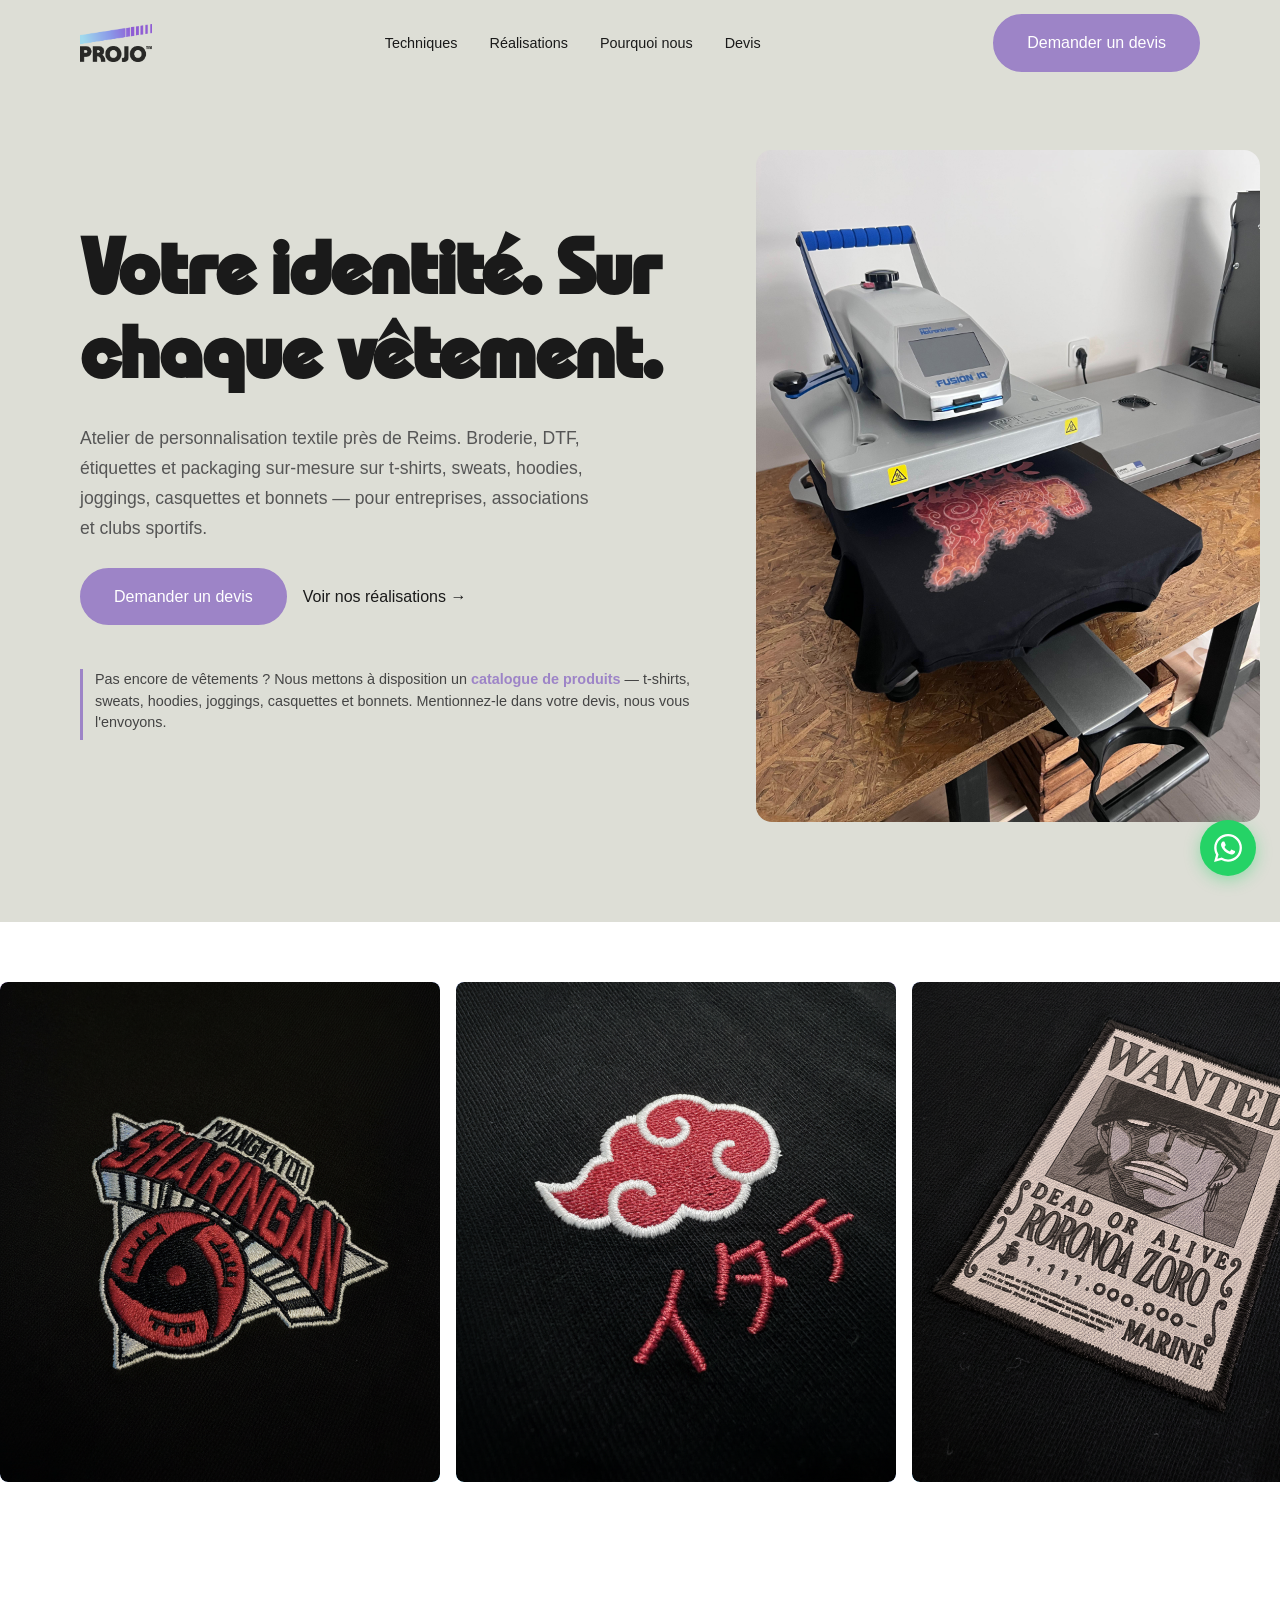
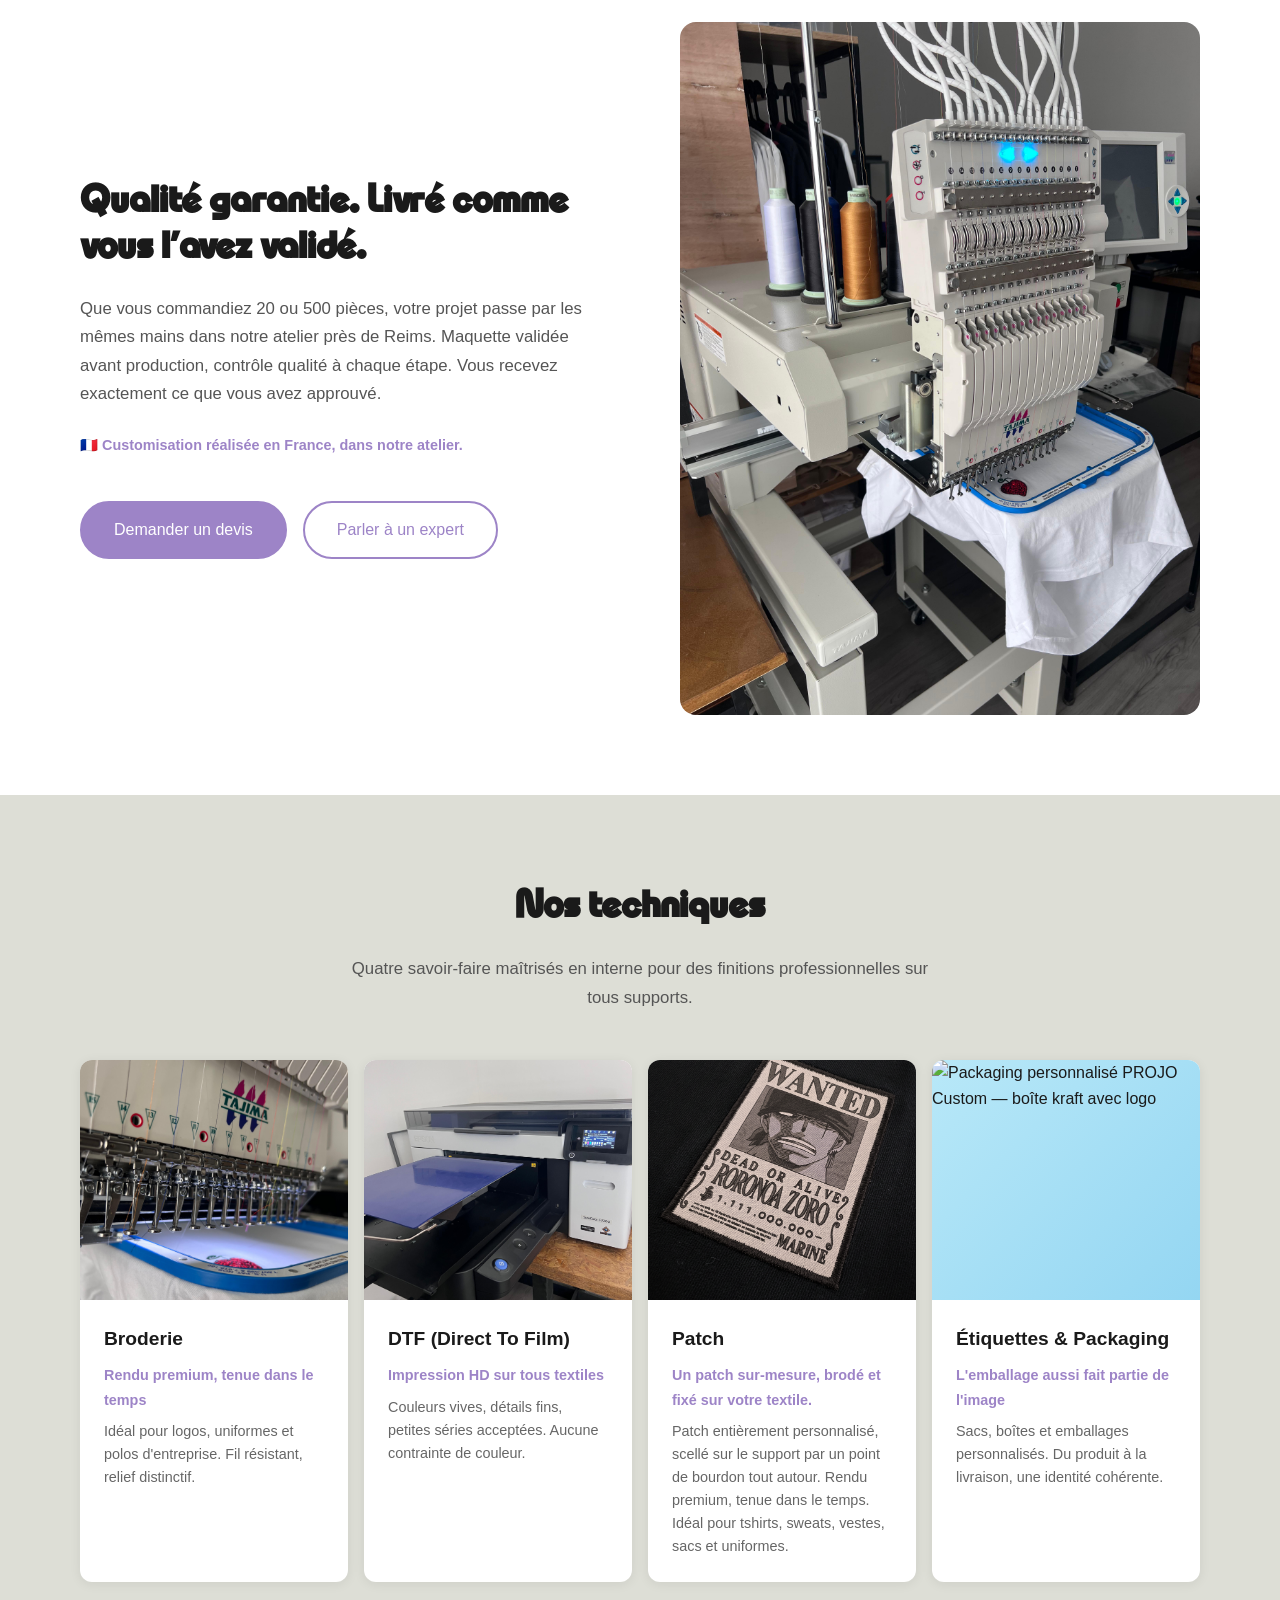
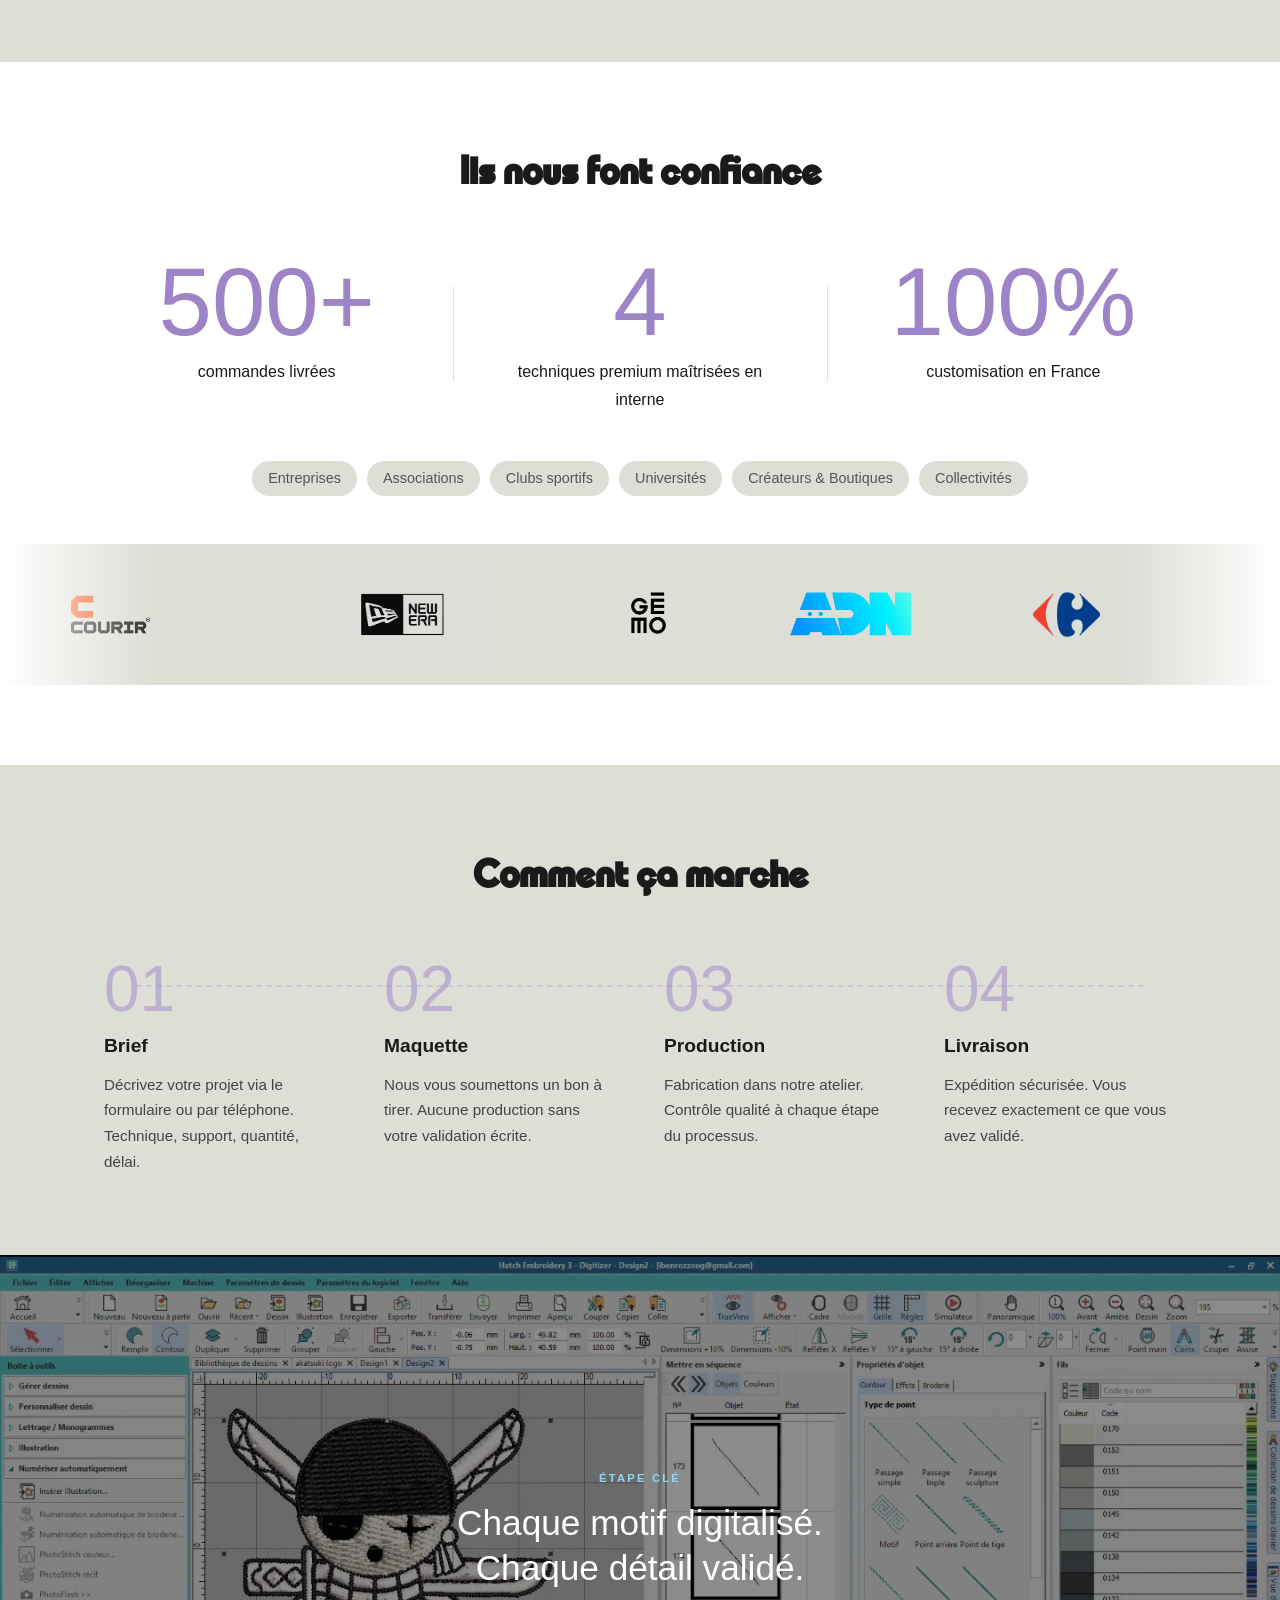
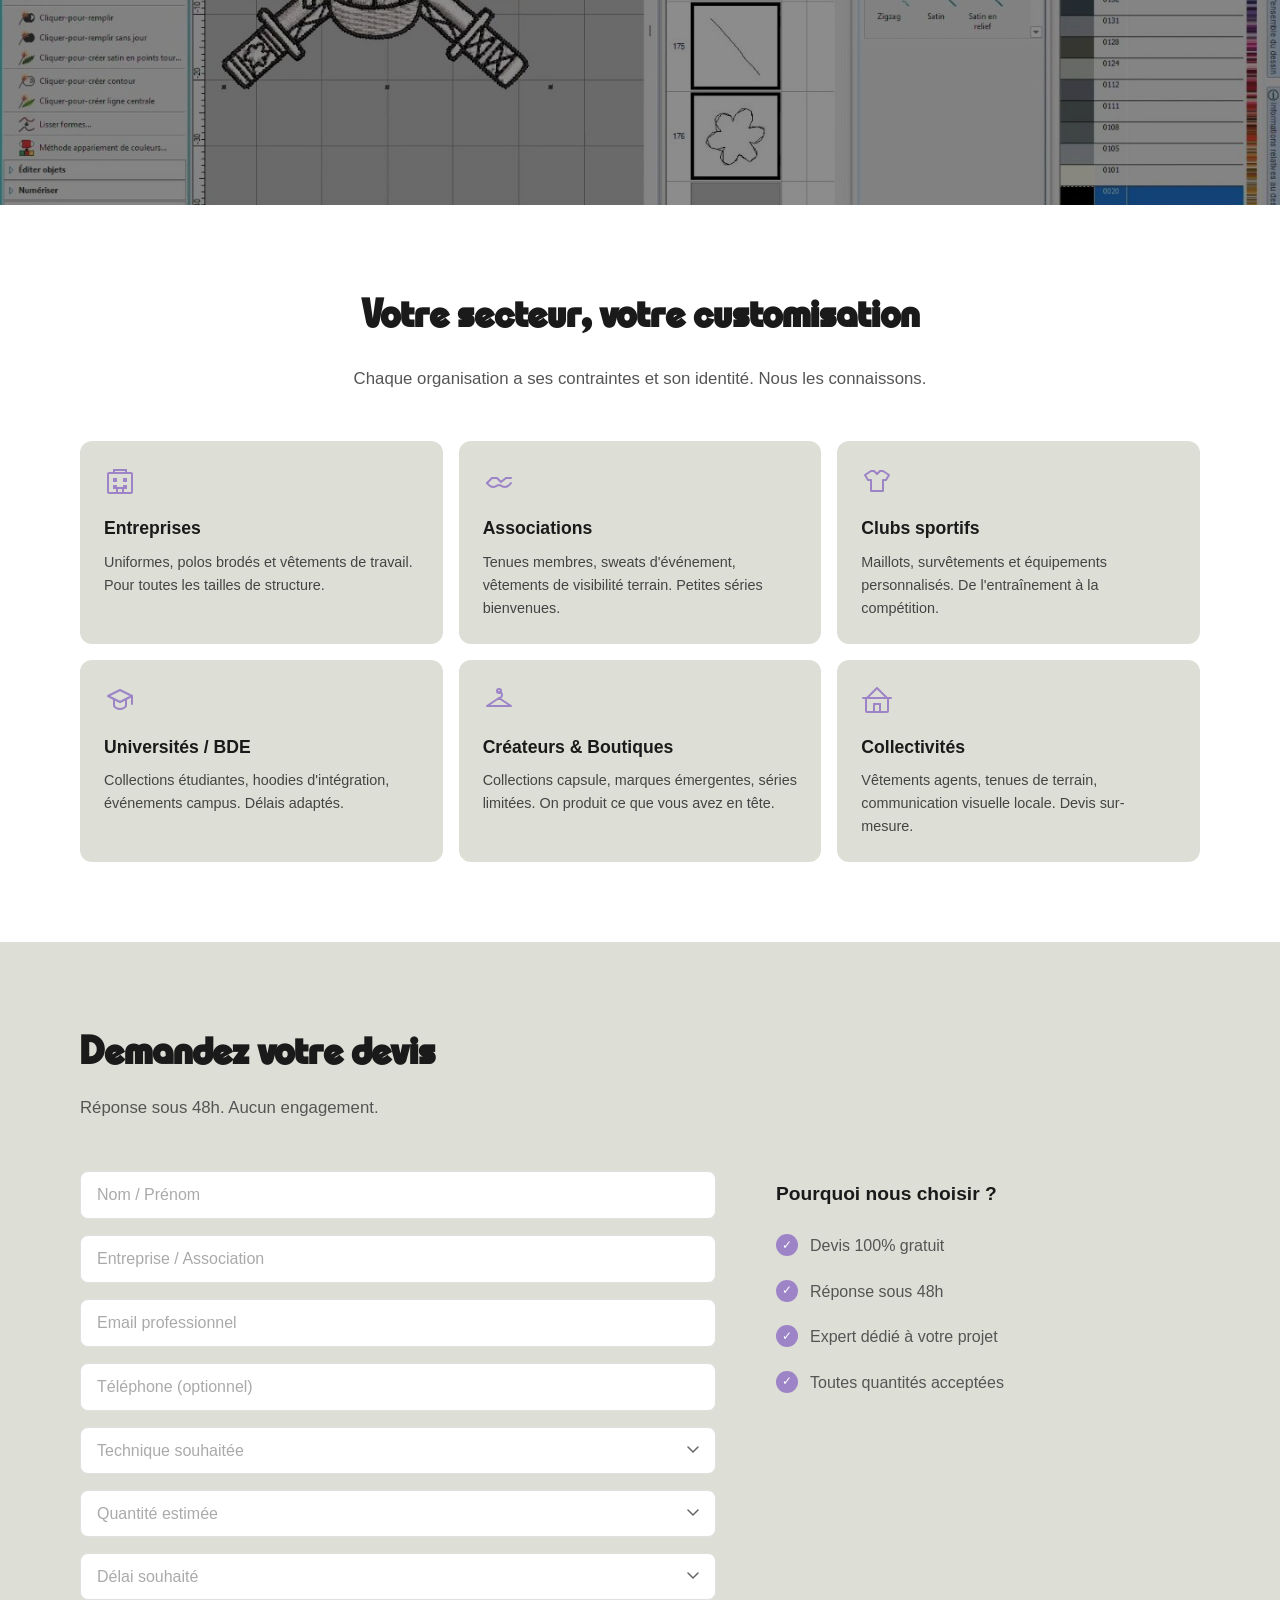
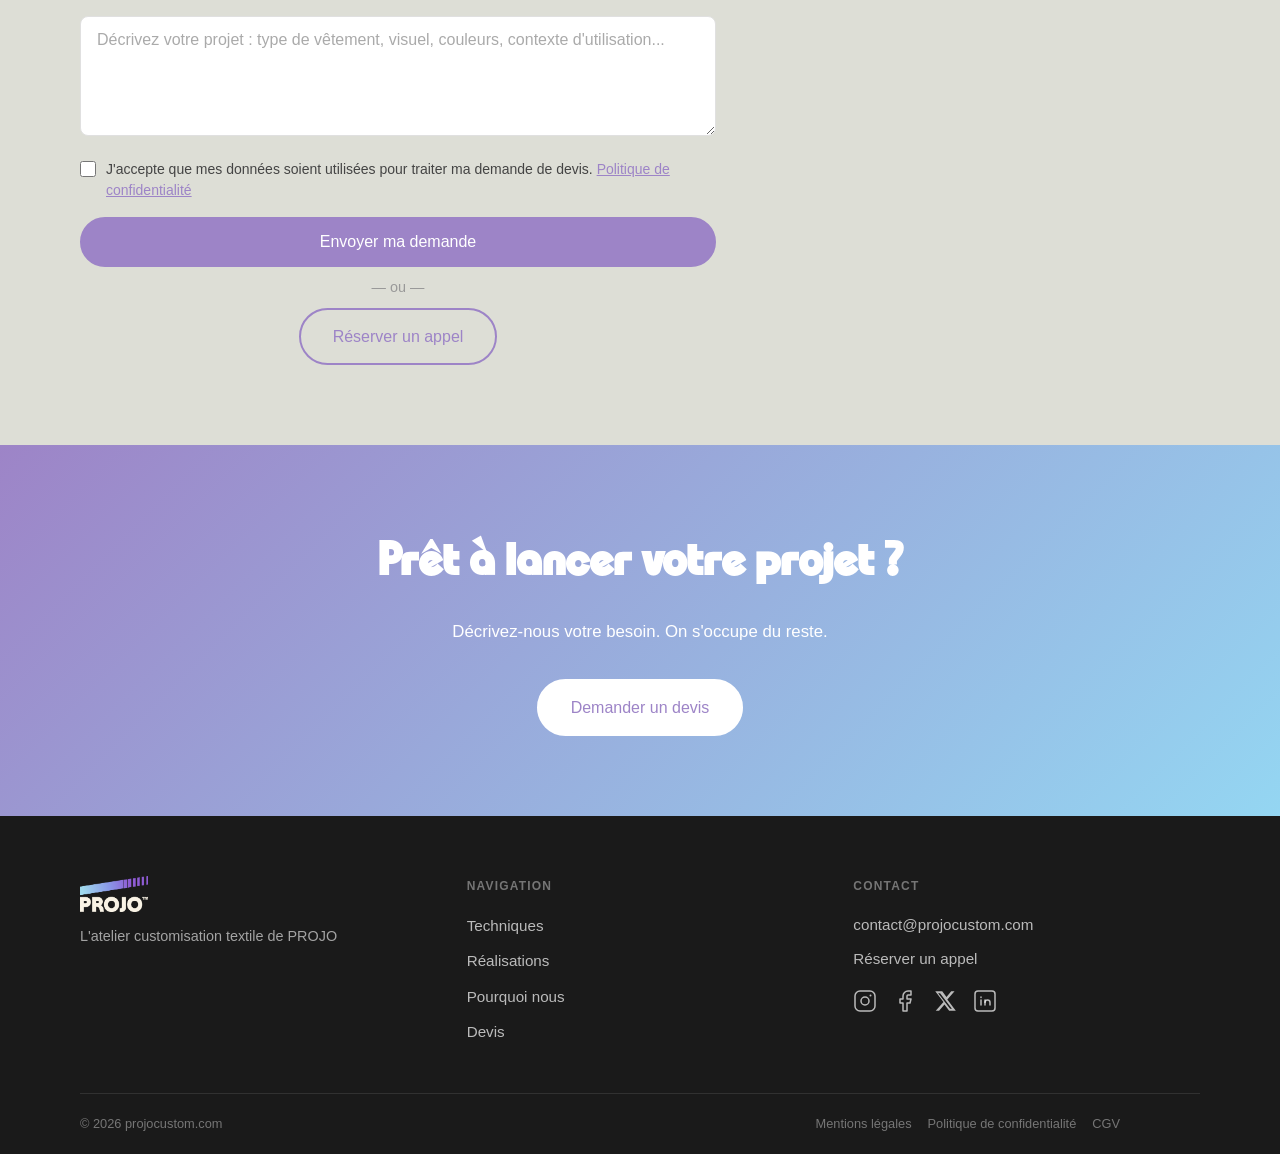
==== index.html @ 1e2ed8c3 "content: mise à jour description technique Patch https://claude.ai/code/session_018VVBeXkFdc9mwVwTfk" ====
<!DOCTYPE html>
<html lang="fr">
<head>
  <meta charset="UTF-8">
  <meta name="viewport" content="width=device-width, initial-scale=1.0">
  <title>PROJO Custom — Atelier broderie &amp; DTF à Reims | Personnalisation textile sur-mesure</title>
  <meta name="description" content="Broderie, DTF, étiquettes et packaging personnalisés pour entreprises, associations et clubs sportifs. Atelier près de Reims. Devis gratuit sous 48h.">
  <link rel="icon" type="image/svg+xml" href="assets/icons/favicon.svg">
  <link rel="apple-touch-icon" href="assets/icons/favicon.svg">
  <link rel="stylesheet" href="style.css">
</head>
<body>

  <!-- ══════════════════════════════
       SECTION 1 — NAV
  ══════════════════════════════ -->
  <nav class="nav" id="nav">
    <div class="container">
      <div class="nav__inner">
        <a href="#accueil" aria-label="Accueil PROJO Custom">
          <img src="assets/logo/Logo_Projo_fond_blanc.png" alt="PROJO Custom" class="nav__logo" loading="lazy">
        </a>
        <ul class="nav__links">
          <li><a href="#techniques">Techniques</a></li>
          <li><a href="#galerie">Réalisations</a></li>
          <li><a href="#pourquoi">Pourquoi nous</a></li>
          <li><a href="#formulaire">Devis</a></li>
        </ul>
        <a href="#formulaire" class="btn-primary nav__cta">Demander un devis</a>
        <button class="nav__hamburger" id="hamburger" aria-label="Ouvrir le menu" aria-expanded="false">
          <svg xmlns="http://www.w3.org/2000/svg" width="24" height="24" viewBox="0 0 24 24" fill="none" stroke="currentColor" stroke-width="2" stroke-linecap="round" stroke-linejoin="round" aria-hidden="true">
            <line x1="3" y1="6" x2="21" y2="6"/>
            <line x1="3" y1="12" x2="21" y2="12"/>
            <line x1="3" y1="18" x2="21" y2="18"/>
          </svg>
        </button>
      </div>
    </div>

    <!-- Menu mobile plein écran -->
    <div class="nav__mobile-overlay" id="mobile-overlay" aria-hidden="true" role="dialog" aria-label="Menu de navigation">
      <button class="nav__mobile-close" id="mobile-close" aria-label="Fermer le menu">&times;</button>
      <ul class="nav__mobile-links">
        <li><a href="#techniques">Techniques</a></li>
        <li><a href="#galerie">Réalisations</a></li>
        <li><a href="#pourquoi">Pourquoi nous</a></li>
        <li><a href="#formulaire">Devis</a></li>
      </ul>
      <a href="#formulaire" class="btn-outline">Demander un devis</a>
    </div>
  </nav>

  <!-- ══════════════════════════════
       SECTION 2 — HERO
  ══════════════════════════════ -->
  <header class="hero" id="accueil">
    <div class="container">
      <div class="hero__inner">
        <div class="hero__content">
          <h1 class="hero__title">Votre identité. Sur chaque vêtement.</h1>
          <p class="hero__subtitle">Atelier de personnalisation textile près de Reims. Broderie, DTF, étiquettes et packaging sur-mesure sur t-shirts, sweats, hoodies, joggings, casquettes et bonnets — pour entreprises, associations et clubs sportifs.</p>
          <div class="hero__ctas">
            <a href="#formulaire" class="btn-primary">Demander un devis</a>
            <a href="#galerie" class="hero__link">Voir nos réalisations →</a>
          </div>
          <div class="hero__catalogue">
            <p>Pas encore de vêtements ? Nous mettons à disposition un <span style="color: #9D84C7; font-weight: 600;">catalogue de produits</span> — t-shirts, sweats, hoodies, joggings, casquettes et bonnets. Mentionnez-le dans votre devis, nous vous l'envoyons.</p>
          </div>
        </div>
        <div class="hero__visual">
          <img src="assets/images/presse-1.jpg" alt="Atelier PROJO Custom — presse thermique DTF sur t-shirt" loading="eager">
        </div>
      </div>
    </div>
  </header>

  <!-- ══════════════════════════════
       SECTION 3 — IMAGE SCROLL
  ══════════════════════════════ -->
  <section class="image-scroll" id="galerie" aria-label="Galerie de réalisations">
    <div class="image-scroll__track">
      <div class="image-scroll__item image-scroll__item--1"><img src="assets/images/real-sharingan.png" alt="T-shirt noir Sharingan personnalisé" loading="lazy" style="width:100%;height:100%;object-fit:cover;border-radius:8px;"></div>
      <div class="image-scroll__item image-scroll__item--2"><img src="assets/images/real-akatsuki.png" alt="T-shirt noir Akatsuki personnalisé" loading="lazy" style="width:100%;height:100%;object-fit:cover;border-radius:8px;"></div>
      <div class="image-scroll__item image-scroll__item--3"><img src="assets/images/real-zoro.png" alt="T-shirt noir Zoro One Piece personnalisé" loading="lazy" style="width:100%;height:100%;object-fit:cover;border-radius:8px;"></div>
      <div class="image-scroll__item image-scroll__item--4"><img src="assets/images/real-sasuke.png" alt="T-shirt noir Sasuke personnalisé" loading="lazy" style="width:100%;height:100%;object-fit:cover;border-radius:8px;"></div>
      <div class="image-scroll__item image-scroll__item--5"><img src="assets/images/real-luffy.png" alt="T-shirt blanc Luffy One Piece personnalisé" loading="lazy" style="width:100%;height:100%;object-fit:cover;border-radius:8px;"></div>
      <div class="image-scroll__item image-scroll__item--6">
        <img src="assets/images/real-konoha.png"
             alt="Broderie Konoha Naruto sur t-shirt noir"
             loading="lazy">
      </div>
      <!-- Duplicates pour boucle CSS seamless -->
      <div class="image-scroll__item image-scroll__item--1" aria-hidden="true"><img src="assets/images/real-sharingan.png" alt="" loading="lazy" style="width:100%;height:100%;object-fit:cover;border-radius:8px;"></div>
      <div class="image-scroll__item image-scroll__item--2" aria-hidden="true"><img src="assets/images/real-akatsuki.png" alt="" loading="lazy" style="width:100%;height:100%;object-fit:cover;border-radius:8px;"></div>
      <div class="image-scroll__item image-scroll__item--3" aria-hidden="true"><img src="assets/images/real-zoro.png" alt="" loading="lazy" style="width:100%;height:100%;object-fit:cover;border-radius:8px;"></div>
      <div class="image-scroll__item image-scroll__item--4" aria-hidden="true"><img src="assets/images/real-sasuke.png" alt="" loading="lazy" style="width:100%;height:100%;object-fit:cover;border-radius:8px;"></div>
      <div class="image-scroll__item image-scroll__item--5" aria-hidden="true"><img src="assets/images/real-luffy.png" alt="" loading="lazy" style="width:100%;height:100%;object-fit:cover;border-radius:8px;"></div>
      <div class="image-scroll__item image-scroll__item--6" aria-hidden="true">
        <img src="assets/images/real-konoha.png" alt="" loading="lazy">
      </div>
    </div>
  </section>

  <!-- ══════════════════════════════
       SECTION 4 — PROMESSE (fifty-fifty)
  ══════════════════════════════ -->
  <section class="fifty-fifty" id="promesse">
    <div class="container">
      <div class="fifty-fifty__inner">
        <div class="fifty-fifty__content">
          <h2 class="fifty-fifty__title">Qualité garantie. Livré comme vous l'avez validé.</h2>
          <p class="fifty-fifty__body">Que vous commandiez 20 ou 500 pièces, votre projet passe par les mêmes mains dans notre atelier près de Reims. Maquette validée avant production, contrôle qualité à chaque étape. Vous recevez exactement ce que vous avez approuvé.</p>
          <p class="promesse__france">🇫🇷 Customisation réalisée en France, dans notre atelier.</p>
          <div class="fifty-fifty__ctas">
            <a href="#formulaire" class="btn-primary">Demander un devis</a>
            <a href="https://calendly.com/contact-projostore/30min" class="btn-secondary" target="_blank" rel="noopener noreferrer">Parler à un expert</a>
          </div>
        </div>
        <div class="fifty-fifty__visual">
          <img src="assets/images/brodeuse-1.jpg" alt="Broderie en cours dans l'atelier PROJO Custom" loading="lazy" style="width:100%;min-height:320px;object-fit:cover;">
        </div>
      </div>
    </div>
  </section>

  <!-- ══════════════════════════════
       SECTION 5 — NOS TECHNIQUES
  ══════════════════════════════ -->
  <section class="techniques" id="techniques">
    <div class="container">
      <div class="section__header">
        <h2 class="section__title">Nos techniques</h2>
        <p class="section__subtitle">Quatre savoir-faire maîtrisés en interne pour des finitions professionnelles sur tous supports.</p>
      </div>
      <div class="card-grid">

        <article class="card">
          <div class="card__image">
            <img src="assets/images/brodeuse-2.jpg" alt="Machine à broder en atelier PROJO Custom" loading="lazy">
          </div>
          <div class="card__body">
            <h3 class="card__title">Broderie</h3>
            <p class="card__accroche">Rendu premium, tenue dans le temps</p>
            <p class="card__description">Idéal pour logos, uniformes et polos d'entreprise. Fil résistant, relief distinctif.</p>
          </div>
        </article>

        <article class="card">
          <div class="card__image">
            <img src="assets/images/dtf-1.jpg" alt="Impression DTF sur textile" loading="lazy">
          </div>
          <div class="card__body">
            <h3 class="card__title">DTF (Direct To Film)</h3>
            <p class="card__accroche">Impression HD sur tous textiles</p>
            <p class="card__description">Couleurs vives, détails fins, petites séries acceptées. Aucune contrainte de couleur.</p>
          </div>
        </article>

        <article class="card">
          <div class="card__image">
            <img src="assets/images/real-zoro.png" alt="Patch personnalisé Zoro brodé sur t-shirt" loading="lazy">
          </div>
          <div class="card__body">
            <h3 class="card__title">Patch</h3>
            <p class="card__accroche">Un patch sur-mesure, brodé et fixé sur votre textile.</p>
            <p class="card__description">Patch entièrement personnalisé, scellé sur le support par un point de bourdon tout autour. Rendu premium, tenue dans le temps. Idéal pour tshirts, sweats, vestes, sacs et uniformes.</p>
          </div>
        </article>

        <article class="card">
          <div class="card__image card__image--packaging"><img src="assets/images/box-projo.png" alt="Packaging personnalisé PROJO Custom — boîte kraft avec logo" loading="lazy"></div>
          <div class="card__body">
            <h3 class="card__title">Étiquettes &amp; Packaging</h3>
            <p class="card__accroche">L'emballage aussi fait partie de l'image</p>
            <p class="card__description">Sacs, boîtes et emballages personnalisés. Du produit à la livraison, une identité cohérente.</p>
          </div>
        </article>

      </div>
    </div>
  </section>

  <!-- ══════════════════════════════
       SECTION 6 — CHIFFRES CLÉS
  ══════════════════════════════ -->
  <section class="stats" id="pourquoi">
    <div class="container">
      <h2 class="stats__title">Ils nous font confiance</h2>
      <div class="stats__grid">
        <div class="stat">
          <span class="stat__number">500+</span>
          <p class="stat__label">commandes livrées</p>
        </div>
        <div class="stat">
          <span class="stat__number">4</span>
          <p class="stat__label">techniques premium maîtrisées en interne</p>
        </div>
        <div class="stat">
          <span class="stat__number">100%</span>
          <p class="stat__label">customisation en France</p>
        </div>
      </div>
      <div class="stats__tags" aria-label="Types d'organisations">
        <span class="stats__tag">Entreprises</span>
        <span class="stats__tag">Associations</span>
        <span class="stats__tag">Clubs sportifs</span>
        <span class="stats__tag">Universités</span>
        <span class="stats__tag">Créateurs &amp; Boutiques</span>
        <span class="stats__tag">Collectivités</span>
      </div>
    </div>
    <!-- Bandeau logos clients — pleine largeur (dupliqué par JS) -->
    <div class="logos-track-wrapper" aria-label="Nos clients">
      <div class="logos-track">
        <div class="logos-item"><img src="assets/logo/Logo_Courir.png" alt="Courir"></div>
        <div class="logos-item"><img src="assets/logo/Logo_NewEra.png" alt="New Era"></div>
        <div class="logos-item"><img src="assets/logo/Logo-Gemo.png" alt="Gémo"></div>
        <div class="logos-item"><img src="assets/logo/Logo_ADN.png" alt="ADN"></div>
        <div class="logos-item"><img src="assets/logo/Logo_Carrefour.png" alt="Carrefour"></div>
      </div>
    </div>
  </section>

  <!-- ══════════════════════════════
       SECTION 7 — PROCESS
  ══════════════════════════════ -->
  <section class="process" id="process">
    <div class="container">
      <div class="section__header">
        <h2 class="section__title">Comment ça marche</h2>
      </div>
      <div class="process__steps">
        <div class="step">
          <span class="step__number" aria-hidden="true">01</span>
          <h3 class="step__title">Brief</h3>
          <p class="step__description">Décrivez votre projet via le formulaire ou par téléphone. Technique, support, quantité, délai.</p>
        </div>
        <div class="step">
          <span class="step__number" aria-hidden="true">02</span>
          <h3 class="step__title">Maquette</h3>
          <p class="step__description">Nous vous soumettons un bon à tirer. Aucune production sans votre validation écrite.</p>
        </div>
        <div class="step">
          <span class="step__number" aria-hidden="true">03</span>
          <h3 class="step__title">Production</h3>
          <p class="step__description">Fabrication dans notre atelier. Contrôle qualité à chaque étape du processus.</p>
        </div>
        <div class="step">
          <span class="step__number" aria-hidden="true">04</span>
          <h3 class="step__title">Livraison</h3>
          <p class="step__description">Expédition sécurisée. Vous recevez exactement ce que vous avez validé.</p>
        </div>
      </div>
    </div>
  </section>

  <section class="digitalisation-band">
    <div class="digitalisation-band__image">
      <img
        src="assets/images/Digitalisation.jpeg"
        alt="Numérisation du motif sur logiciel de broderie avant production"
        loading="lazy"
      >
    </div>
    <div class="digitalisation-band__overlay">
      <p class="digitalisation-band__label">Étape clé</p>
      <p class="digitalisation-band__text">Chaque motif digitalisé.<br>Chaque détail validé.</p>
    </div>
  </section>

  <!-- ══════════════════════════════
       SECTION 8 — SECTEURS
  ══════════════════════════════ -->
  <section class="secteurs" id="secteurs">
    <div class="container">
      <div class="section__header">
        <h2 class="section__title">Votre secteur, votre customisation</h2>
        <p class="section__subtitle">Chaque organisation a ses contraintes et son identité. Nous les connaissons.</p>
      </div>
      <div class="secteur-grid">

        <div class="secteur-card">
          <span class="secteur-card__icon" aria-hidden="true"><svg width="32" height="32" viewBox="0 0 32 32" fill="none" xmlns="http://www.w3.org/2000/svg">
  <rect x="4" y="8" width="24" height="20" rx="1" stroke="#9D84C7" stroke-width="2"/>
  <rect x="9" y="13" width="4" height="4" fill="#9D84C7"/>
  <rect x="19" y="13" width="4" height="4" fill="#9D84C7"/>
  <rect x="9" y="20" width="4" height="4" fill="#9D84C7"/>
  <rect x="19" y="20" width="4" height="4" fill="#9D84C7"/>
  <path d="M13 28V23H19V28" stroke="#9D84C7" stroke-width="2"/>
  <path d="M10 8V5H22V8" stroke="#9D84C7" stroke-width="2"/>
</svg></span>
          <h3 class="secteur-card__title">Entreprises</h3>
          <p class="secteur-card__description">Uniformes, polos brodés et vêtements de travail. Pour toutes les tailles de structure.</p>
        </div>

        <div class="secteur-card">
          <span class="secteur-card__icon" aria-hidden="true"><svg width="32" height="32" viewBox="0 0 32 32" fill="none" xmlns="http://www.w3.org/2000/svg">
  <path d="M4 18L9 13H14L18 17L23 13H28" stroke="#9D84C7" stroke-width="2" stroke-linecap="round" stroke-linejoin="round"/>
  <path d="M4 18C4 18 7 22 10 22C13 22 14 20 16 20C18 20 19 22 22 22C25 22 28 18 28 18" stroke="#9D84C7" stroke-width="2" stroke-linecap="round"/>
</svg></span>
          <h3 class="secteur-card__title">Associations</h3>
          <p class="secteur-card__description">Tenues membres, sweats d'événement, vêtements de visibilité terrain. Petites séries bienvenues.</p>
        </div>

        <div class="secteur-card">
          <span class="secteur-card__icon" aria-hidden="true"><svg width="32" height="32" viewBox="0 0 32 32" fill="none" xmlns="http://www.w3.org/2000/svg">
  <path d="M4 10L10 6H13L16 9L19 6H22L28 10L25 15H22V26H10V15H7L4 10Z" stroke="#9D84C7" stroke-width="2" stroke-linejoin="round"/>
</svg></span>
          <h3 class="secteur-card__title">Clubs sportifs</h3>
          <p class="secteur-card__description">Maillots, survêtements et équipements personnalisés. De l'entraînement à la compétition.</p>
        </div>

        <div class="secteur-card">
          <span class="secteur-card__icon" aria-hidden="true"><svg width="32" height="32" viewBox="0 0 32 32" fill="none" xmlns="http://www.w3.org/2000/svg">
  <path d="M16 6L28 12L16 18L4 12L16 6Z" stroke="#9D84C7" stroke-width="2" stroke-linejoin="round"/>
  <path d="M10 15V22C10 22 12 25 16 25C20 25 22 22 22 22V15" stroke="#9D84C7" stroke-width="2" stroke-linecap="round"/>
  <line x1="28" y1="12" x2="28" y2="20" stroke="#9D84C7" stroke-width="2" stroke-linecap="round"/>
</svg></span>
          <h3 class="secteur-card__title">Universités / BDE</h3>
          <p class="secteur-card__description">Collections étudiantes, hoodies d'intégration, événements campus. Délais adaptés.</p>
        </div>

        <div class="secteur-card">
          <span class="secteur-card__icon" aria-hidden="true"><svg width="32" height="32" viewBox="0 0 32 32" fill="none" xmlns="http://www.w3.org/2000/svg">
  <path d="M16 8C16 8 19 8 19 11C19 13 17 14 16 14L4 22H28L16 14" stroke="#9D84C7" stroke-width="2" stroke-linecap="round" stroke-linejoin="round"/>
  <circle cx="16" cy="7" r="2" stroke="#9D84C7" stroke-width="2"/>
</svg></span>
          <h3 class="secteur-card__title">Créateurs &amp; Boutiques</h3>
          <p class="secteur-card__description">Collections capsule, marques émergentes, séries limitées. On produit ce que vous avez en tête.</p>
        </div>

        <div class="secteur-card">
          <span class="secteur-card__icon" aria-hidden="true"><svg width="32" height="32" viewBox="0 0 32 32" fill="none" xmlns="http://www.w3.org/2000/svg">
  <rect x="5" y="14" width="22" height="14" rx="1" stroke="#9D84C7" stroke-width="2"/>
  <path d="M2 14H30" stroke="#9D84C7" stroke-width="2" stroke-linecap="round"/>
  <path d="M16 4L26 14H6L16 4Z" stroke="#9D84C7" stroke-width="2" stroke-linejoin="round"/>
  <rect x="13" y="20" width="6" height="8" stroke="#9D84C7" stroke-width="2"/>
</svg></span>
          <h3 class="secteur-card__title">Collectivités</h3>
          <p class="secteur-card__description">Vêtements agents, tenues de terrain, communication visuelle locale. Devis sur-mesure.</p>
        </div>

      </div>
    </div>
  </section>

  <!-- ══════════════════════════════
       SECTION 9 — FORMULAIRE
  ══════════════════════════════ -->
  <section class="formulaire-section" id="formulaire">
    <div class="container">
      <div class="formulaire-section__header">
        <h2 class="formulaire-section__title">Demandez votre devis</h2>
        <p class="formulaire-section__subtitle">Réponse sous 48h. Aucun engagement.</p>
      </div>

      <div class="formulaire-section__inner">

        <!-- Formulaire -->
        <div class="formulaire-section__form">
          <form name="devis" method="POST" action="https://api.web3forms.com/submit" class="devis-form" id="devis-form" novalidate>
            <input type="hidden" name="form-name" value="devis">
            <input type="hidden" name="access_key" value="f844945e-36aa-44e5-ae15-af3641987501">
            <input type="hidden" name="subject" value="Nouveau devis — projocustom.com">
            <input type="hidden" name="redirect" value="https://alepage-ad.github.io/projocustom/merci.html">
            <input type="checkbox" name="botcheck" style="display: none;">

            <div class="form-field" id="field-nom">
              <input type="text" name="nom" placeholder="Nom / Prénom" required>
              <span class="field__error-msg">Veuillez renseigner votre nom.</span>
            </div>

            <div class="form-field" id="field-organisation">
              <input type="text" name="organisation" placeholder="Entreprise / Association" required>
              <span class="field__error-msg">Veuillez renseigner votre organisation.</span>
            </div>

            <div class="form-field" id="field-email">
              <input type="email" name="email" placeholder="Email professionnel" required>
              <span class="field__error-msg">Veuillez renseigner un email valide.</span>
            </div>

            <div class="form-field" id="field-telephone">
              <input type="tel" name="telephone" placeholder="Téléphone (optionnel)">
            </div>

            <div class="form-field" id="field-technique">
              <select name="technique" required>
                <option value="">Technique souhaitée</option>
                <option>Broderie</option>
                <option>DTF</option>
                <option>Étiquettes</option>
                <option>Packaging</option>
                <option>Plusieurs techniques</option>
                <option>Je ne sais pas encore</option>
              </select>
              <span class="field__error-msg">Veuillez choisir une technique.</span>
            </div>

            <div class="form-field" id="field-quantite">
              <select name="quantite" required>
                <option value="">Quantité estimée</option>
                <option>Moins de 50 pièces</option>
                <option>50 à 200 pièces</option>
                <option>200 à 500 pièces</option>
                <option>Plus de 500 pièces</option>
              </select>
              <span class="field__error-msg">Veuillez estimer la quantité.</span>
            </div>

            <div class="form-field" id="field-delai">
              <select name="delai">
                <option value="">Délai souhaité</option>
                <option>Urgent — moins de 2 semaines</option>
                <option>Standard</option>
                <option>Pas de contrainte</option>
              </select>
            </div>

            <div class="form-field" id="field-description">
              <textarea name="description" placeholder="Décrivez votre projet : type de vêtement, visuel, couleurs, contexte d'utilisation..." required></textarea>
              <span class="field__error-msg">Veuillez décrire votre projet.</span>
            </div>

            <div class="form-field" id="field-rgpd">
              <div class="form-rgpd">
                <label class="form-rgpd__label">
                  <input type="checkbox" name="rgpd" required>
                  <span>J'accepte que mes données soient utilisées pour traiter ma demande de devis. <a href="politique-confidentialite.html" target="_blank" rel="noopener noreferrer">Politique de confidentialité</a></span>
                </label>
              </div>
              <span class="field__error-msg">Veuillez accepter la politique de confidentialité.</span>
            </div>

            <button type="submit" class="btn-primary">Envoyer ma demande</button>
          </form>

          <p class="form-separator">— ou —</p>
          <div class="form-calendly">
            <a href="https://calendly.com/contact-projostore/30min" class="btn-secondary" target="_blank" rel="noopener noreferrer">Réserver un appel</a>
          </div>
        </div>

        <!-- Réassurance -->
        <div class="formulaire-section__reassurance">
          <div class="reassurance">
            <h3 class="reassurance__title">Pourquoi nous choisir ?</h3>
            <div class="reassurance__item">
              <span class="reassurance__icon" aria-hidden="true">✓</span>
              <span>Devis 100% gratuit</span>
            </div>
            <div class="reassurance__item">
              <span class="reassurance__icon" aria-hidden="true">✓</span>
              <span>Réponse sous 48h</span>
            </div>
            <div class="reassurance__item">
              <span class="reassurance__icon" aria-hidden="true">✓</span>
              <span>Expert dédié à votre projet</span>
            </div>
            <div class="reassurance__item">
              <span class="reassurance__icon" aria-hidden="true">✓</span>
              <span>Toutes quantités acceptées</span>
            </div>
          </div>
        </div>

      </div>
    </div>
  </section>

  <!-- ══════════════════════════════
       SECTION 10 — FOOTER
  ══════════════════════════════ -->
  <footer class="footer" id="footer">

    <!-- CTA final -->
    <div class="footer-cta">
      <div class="container">
        <h2 class="footer-cta__title">Prêt à lancer votre projet ?</h2>
        <p class="footer-cta__subtitle">Décrivez-nous votre besoin. On s'occupe du reste.</p>
        <a href="#formulaire" class="btn-outline">Demander un devis</a>
      </div>
    </div>

    <!-- Footer bas -->
    <div class="footer-bottom">
      <div class="container">
        <div class="footer-bottom__grid">

          <div class="footer-col">
            <img src="assets/logo/Logo_Projo_fond_noir.png" alt="PROJO Custom" class="footer-col__logo" loading="lazy">
            <p class="footer-col__baseline">L'atelier customisation textile de PROJO</p>
          </div>

          <div class="footer-col">
            <p class="footer-col__heading">Navigation</p>
            <ul class="footer-col__links">
              <li><a href="#techniques">Techniques</a></li>
              <li><a href="#galerie">Réalisations</a></li>
              <li><a href="#pourquoi">Pourquoi nous</a></li>
              <li><a href="#formulaire">Devis</a></li>
            </ul>
          </div>

          <div class="footer-col">
            <p class="footer-col__heading">Contact</p>
            <div class="footer-col__contact">
              <a href="mailto:contact@projocustom.com">contact@projocustom.com</a>
              <a href="https://calendly.com/contact-projostore/30min" target="_blank" rel="noopener noreferrer">Réserver un appel</a>
              <div class="footer-social">
                <a href="#" aria-label="Instagram PROJO Custom">
                  <svg xmlns="http://www.w3.org/2000/svg" width="24" height="24" viewBox="0 0 24 24" fill="none" stroke="currentColor" stroke-width="1.5" stroke-linecap="round" stroke-linejoin="round" aria-hidden="true">
                    <rect x="2" y="2" width="20" height="20" rx="5" ry="5"/>
                    <circle cx="12" cy="12" r="4"/>
                    <circle cx="17.5" cy="6.5" r="1" fill="currentColor" stroke="none"/>
                  </svg>
                </a>
                <a href="#" aria-label="Facebook PROJO Custom">
                  <svg xmlns="http://www.w3.org/2000/svg" width="24" height="24" viewBox="0 0 24 24" fill="none" stroke="currentColor" stroke-width="1.5" stroke-linecap="round" stroke-linejoin="round" aria-hidden="true">
                    <path d="M18 2h-3a5 5 0 0 0-5 5v3H7v4h3v8h4v-8h3l1-4h-4V7a1 1 0 0 1 1-1h3z"/>
                  </svg>
                </a>
                <a href="#" aria-label="X (Twitter) PROJO Custom">
                  <svg xmlns="http://www.w3.org/2000/svg" width="24" height="24" viewBox="0 0 24 24" fill="currentColor" aria-hidden="true">
                    <path d="M18.244 2.25h3.308l-7.227 8.26 8.502 11.24H16.17l-4.714-6.231-5.401 6.231H2.744l7.73-8.835L2.25 2.25h6.978l4.263 5.636zm-1.161 17.52h1.833L7.084 4.126H5.117z"/>
                  </svg>
                </a>
                <a href="#" aria-label="LinkedIn PROJO Custom">
                  <svg xmlns="http://www.w3.org/2000/svg" width="24" height="24" viewBox="0 0 24 24" fill="none" stroke="currentColor" stroke-width="1.5" stroke-linecap="round" stroke-linejoin="round" aria-hidden="true">
                    <rect x="2" y="2" width="20" height="20" rx="3"/>
                    <line x1="8" y1="11" x2="8" y2="16"/>
                    <line x1="8" y1="8" x2="8" y2="8.5"/>
                    <line x1="12" y1="16" x2="12" y2="11"/>
                    <path d="M12 13.5a2.5 2.5 0 0 1 5 0V16"/>
                  </svg>
                </a>
              </div>
            </div>
          </div>

        </div>

        <div class="footer-legal">
          <span>© 2026 projocustom.com</span>
          <div class="footer-legal__links">
            <a href="mentions-legales.html">Mentions légales</a>
            <a href="politique-confidentialite.html">Politique de confidentialité</a>
            <a href="cgv.html">CGV</a>
          </div>
        </div>
      </div>
    </div>

  </footer>

  <!-- WhatsApp Widget -->
  <div class="wa-widget" id="wa-widget" aria-label="Nous contacter sur WhatsApp">
    <div class="wa-bubble" id="wa-bubble" aria-hidden="true" role="dialog" aria-label="Chat WhatsApp">
      <div class="wa-bubble__header">
        <div class="wa-bubble__identity">
          <div class="wa-bubble__avatar" aria-hidden="true">
            <svg xmlns="http://www.w3.org/2000/svg" width="22" height="22" viewBox="0 0 24 24" fill="currentColor" aria-hidden="true">
              <path d="M17.472 14.382c-.297-.149-1.758-.867-2.03-.967-.273-.099-.471-.148-.67.15-.197.297-.767.966-.94 1.164-.173.199-.347.223-.644.075-.297-.15-1.255-.463-2.39-1.475-.883-.788-1.48-1.761-1.653-2.059-.173-.297-.018-.458.13-.606.134-.133.298-.347.446-.52.149-.174.198-.298.298-.497.099-.198.05-.371-.025-.52-.075-.149-.669-1.612-.916-2.207-.242-.579-.487-.5-.669-.51a12.8 12.8 0 0 0-.57-.01c-.198 0-.52.074-.792.372-.272.297-1.04 1.016-1.04 2.479 0 1.462 1.065 2.875 1.213 3.074.149.198 2.096 3.2 5.077 4.487.709.306 1.262.489 1.694.625.712.227 1.36.195 1.871.118.571-.085 1.758-.719 2.006-1.413.248-.694.248-1.289.173-1.413-.074-.124-.272-.198-.57-.347m-5.421 7.403h-.004a9.87 9.87 0 0 1-5.031-1.378l-.361-.214-3.741.982.998-3.648-.235-.374a9.86 9.86 0 0 1-1.51-5.26c.001-5.45 4.436-9.884 9.888-9.884 2.64 0 5.122 1.03 6.988 2.898a9.825 9.825 0 0 1 2.893 6.994c-.003 5.45-4.437 9.884-9.885 9.884m8.413-18.297A11.815 11.815 0 0 0 12.05 0C5.495 0 .16 5.335.157 11.892c0 2.096.547 4.142 1.588 5.945L.057 24l6.305-1.654a11.882 11.882 0 0 0 5.683 1.448h.005c6.554 0 11.89-5.335 11.893-11.893a11.821 11.821 0 0 0-3.48-8.413Z"/>
            </svg>
          </div>
          <div>
            <p class="wa-bubble__name">PROJO Custom</p>
            <p class="wa-bubble__status">Répond rapidement</p>
          </div>
        </div>
        <button class="wa-bubble__close" id="wa-close" aria-label="Fermer">&times;</button>
      </div>
      <div class="wa-bubble__body">
        <p class="wa-bubble__msg">Bonjour 👋 Une question sur votre projet de customisation ? Écrivez-nous directement sur WhatsApp.</p>
      </div>
      <div class="wa-bubble__footer">
        <a href="https://wa.me/33662071330?text=Bonjour%20PROJO%20Custom%2C%20j%27ai%20une%20question%20sur%20un%20projet%20de%20customisation" class="wa-bubble__cta" target="_blank" rel="noopener noreferrer">Démarrer la conversation →</a>
      </div>
    </div>
    <button class="wa-fab" id="wa-fab" aria-label="Ouvrir le chat WhatsApp" aria-expanded="false">
      <svg xmlns="http://www.w3.org/2000/svg" width="28" height="28" viewBox="0 0 24 24" fill="currentColor" aria-hidden="true">
        <path d="M17.472 14.382c-.297-.149-1.758-.867-2.03-.967-.273-.099-.471-.148-.67.15-.197.297-.767.966-.94 1.164-.173.199-.347.223-.644.075-.297-.15-1.255-.463-2.39-1.475-.883-.788-1.48-1.761-1.653-2.059-.173-.297-.018-.458.13-.606.134-.133.298-.347.446-.52.149-.174.198-.298.298-.497.099-.198.05-.371-.025-.52-.075-.149-.669-1.612-.916-2.207-.242-.579-.487-.5-.669-.51a12.8 12.8 0 0 0-.57-.01c-.198 0-.52.074-.792.372-.272.297-1.04 1.016-1.04 2.479 0 1.462 1.065 2.875 1.213 3.074.149.198 2.096 3.2 5.077 4.487.709.306 1.262.489 1.694.625.712.227 1.36.195 1.871.118.571-.085 1.758-.719 2.006-1.413.248-.694.248-1.289.173-1.413-.074-.124-.272-.198-.57-.347m-5.421 7.403h-.004a9.87 9.87 0 0 1-5.031-1.378l-.361-.214-3.741.982.998-3.648-.235-.374a9.86 9.86 0 0 1-1.51-5.26c.001-5.45 4.436-9.884 9.888-9.884 2.64 0 5.122 1.03 6.988 2.898a9.825 9.825 0 0 1 2.893 6.994c-.003 5.45-4.437 9.884-9.885 9.884m8.413-18.297A11.815 11.815 0 0 0 12.05 0C5.495 0 .16 5.335.157 11.892c0 2.096.547 4.142 1.588 5.945L.057 24l6.305-1.654a11.882 11.882 0 0 0 5.683 1.448h.005c6.554 0 11.89-5.335 11.893-11.893a11.821 11.821 0 0 0-3.48-8.413Z"/>
      </svg>
    </button>
  </div>

  <script src="script.js"></script>
  <script>
    window.addEventListener('load', function () {
      var track = document.querySelector('.logos-track');
      if (!track) return;

      var logos = [
        { src: 'assets/logo/Logo_Courir.png',    alt: 'Courir',    size: 'xlarge' },
        { src: 'assets/logo/Logo_NewEra.png',    alt: 'New Era',   size: 'xlarge' },
        { src: 'assets/logo/Logo-Gemo.png',      alt: 'Gémo',      size: ''       },
        { src: 'assets/logo/Logo_ADN.png',       alt: 'ADN',       size: ''       },
        { src: 'assets/logo/Logo_Carrefour.png', alt: 'Carrefour', size: 'large'  }
      ];

      function makeItem(l) {
        var div = document.createElement('div');
        div.className = 'logos-item' + (l.size ? ' logos-item--' + l.size : '');
        var img = document.createElement('img');
        img.src = l.src; img.alt = l.alt;
        div.appendChild(img);
        return div;
      }

      // Measure one set from statically loaded logos (images cached at this point)
      var oneSetWidth = track.scrollWidth;
      var vw = window.innerWidth;
      var setsNeeded = Math.max(2, Math.ceil(vw / oneSetWidth) + 1);

      // Build first half
      track.innerHTML = '';
      for (var i = 0; i < setsNeeded; i++) {
        logos.forEach(function (l) { track.appendChild(makeItem(l)); });
      }

      // Mesurer AVANT le clone — firstHalfWidth = largeur exacte de la première moitié
      var firstHalfWidth = track.scrollWidth;
      // Le gap CSS est appliqué entre le dernier item de la 1ère moitié et le 1er clone :
      // la distance réelle d'une boucle = firstHalfWidth + gap
      var gap = parseFloat(getComputedStyle(track).columnGap) || 72;
      var animDistance = firstHalfWidth + gap;

      // Clone first half as second half
      Array.from(track.children).forEach(function (el) {
        track.appendChild(el.cloneNode(true));
      });

      // Web Animations API avec px exact — vitesse 15% plus lente que le carrousel réalisations
      var speed = 78 * 0.85; // px/s
      var duration = Math.round(animDistance / speed * 1000);
      var anim = track.animate(
        [{ transform: 'translateX(0px)' }, { transform: 'translateX(-' + animDistance + 'px)' }],
        { duration: duration, iterations: Infinity, easing: 'linear' }
      );

      // Pause au hover
      track.addEventListener('mouseenter', function () { anim.pause(); });
      track.addEventListener('mouseleave', function () { anim.play(); });
    });
  </script>
</body>
</html>
---- style.css ----
/* ═══════════════════════════════════════
   1. @font-face
═══════════════════════════════════════ */
@font-face {
  font-family: 'VHS-Gothic';
  src: url('https://cdn.shopify.com/s/files/1/0964/6358/5667/files/VHSGothic.woff2') format('woff2');
  font-display: swap;
}

@font-face {
  font-family: 'Ayr Eighties Aesthetic';
  src: url('assets/fonts/AyrEigtiesAesthetic-Regular.woff2') format('woff2');
  font-display: swap;
}

/* ═══════════════════════════════════════
   2. Variables
═══════════════════════════════════════ */
:root {
  --color-primary:   #9D84C7;
  --color-secondary: #94D6F2;
  --color-bg:        #DDDED6;
  --color-nav:       #DDDED6;
  --color-text:      #1A1A1A;
  --color-white:     #FFFFFF;
  --font-heading:  'VHS-Gothic', sans-serif;
  --font-display:  'Ayr Eighties Aesthetic', sans-serif;
  --font-body:     Helvetica, Arial, sans-serif;
}

/* ═══════════════════════════════════════
   3. Reset CSS
═══════════════════════════════════════ */
*, *::before, *::after {
  box-sizing: border-box;
  margin: 0;
  padding: 0;
}

/* ═══════════════════════════════════════
   4. Base typography
═══════════════════════════════════════ */
body {
  font-family: var(--font-body);
  font-size: 1rem;
  color: var(--color-text);
  background-color: var(--color-bg);
  line-height: 1.6;
}

p {
  font-family: var(--font-body);
  line-height: 1.7;
}

a {
  color: inherit;
  text-decoration: none;
  transition: color 0.2s ease;
}

a:hover {
  color: #94D6F2;
}

img {
  max-width: 100%;
  display: block;
}

ul {
  list-style: none;
}

h1, h2 {
  font-family: var(--font-display);
}

/* ═══════════════════════════════════════
   5. Composants boutons
═══════════════════════════════════════ */
.btn-primary {
  display: inline-block;
  font-family: var(--font-heading);
  font-size: 1rem;
  background-color: var(--color-primary);
  color: var(--color-white);
  border: 2px solid var(--color-primary);
  border-radius: 999px;
  padding: 14px 32px;
  cursor: pointer;
  transition: background-color 0.2s ease, border-color 0.2s ease, transform 0.2s ease;
  text-align: center;
}

.btn-primary:hover {
  background-color: #94D6F2;
  border-color: #94D6F2;
  color: #1A1A1A;
  transform: translateY(-2px);
}

.btn-secondary {
  display: inline-block;
  font-family: var(--font-heading);
  font-size: 1rem;
  background-color: transparent;
  color: var(--color-primary);
  border: 2px solid var(--color-primary);
  border-radius: 999px;
  padding: 14px 32px;
  cursor: pointer;
  transition: background-color 0.2s ease, color 0.2s ease, transform 0.2s ease;
  text-align: center;
}

.btn-secondary:hover {
  border-color: #94D6F2;
  color: #94D6F2;
  transform: translateY(-2px);
}

.btn-outline {
  display: inline-block;
  font-family: var(--font-heading);
  font-size: 1rem;
  background-color: var(--color-white);
  color: var(--color-primary);
  border: 2px solid var(--color-white);
  border-radius: 999px;
  padding: 14px 32px;
  cursor: pointer;
  transition: background-color 0.2s ease, color 0.2s ease, transform 0.2s ease;
  text-align: center;
}

.btn-outline:hover {
  background-color: #94D6F2;
  border-color: #94D6F2;
  color: #1A1A1A;
  transform: translateY(-2px);
}

/* ═══════════════════════════════════════
   6. Layout
═══════════════════════════════════════ */
.container {
  width: 100%;
  max-width: 1200px;
  margin: 0 auto;
  padding: 0 20px;
}

/* ═══════════════════════════════════════
   7. NAV
═══════════════════════════════════════ */
.nav {
  position: fixed;
  top: 0;
  left: 0;
  right: 0;
  z-index: 1000;
  background-color: var(--color-nav);
  padding: 14px 0;
  transition: box-shadow 0.3s ease;
}

.nav.is-scrolled {
  background-color: var(--color-nav);
  box-shadow: 0 2px 20px rgba(0, 0, 0, 0.08);
}

.nav__inner {
  display: flex;
  align-items: center;
  justify-content: space-between;
  gap: 24px;
}

.nav__logo {
  height: 38px;
  width: auto;
  flex-shrink: 0;
}

.nav__links {
  display: none;
  gap: 32px;
}

.nav__links a {
  font-family: var(--font-heading);
  font-size: 0.9rem;
  color: var(--color-text);
  transition: color 0.2s ease;
}

.nav__links a:hover {
  color: var(--color-primary);
}

.nav__cta {
  display: none;
}

.nav__hamburger {
  background: none;
  border: none;
  cursor: pointer;
  padding: 4px;
  color: var(--color-text);
  display: flex;
  align-items: center;
  justify-content: center;
  flex-shrink: 0;
}

/* Mobile overlay */
.nav__mobile-overlay {
  display: none;
  position: fixed;
  inset: 0;
  background-color: var(--color-primary);
  z-index: 999;
  flex-direction: column;
  align-items: center;
  justify-content: center;
  gap: 40px;
}

.nav--open .nav__mobile-overlay {
  display: flex;
}

.nav__mobile-links {
  display: flex;
  flex-direction: column;
  align-items: center;
  gap: 32px;
}

.nav__mobile-links a {
  font-family: var(--font-heading);
  font-size: 1.8rem;
  color: var(--color-white);
  transition: opacity 0.2s ease;
}

.nav__mobile-links a:hover {
  opacity: 0.8;
}

.nav__mobile-close {
  position: absolute;
  top: 20px;
  right: 24px;
  background: none;
  border: none;
  cursor: pointer;
  color: var(--color-white);
  font-size: 2.2rem;
  line-height: 1;
  padding: 8px;
  font-family: var(--font-body);
}

/* ═══════════════════════════════════════
   8. SECTIONS
═══════════════════════════════════════ */

/* ── HERO ── */
.hero {
  background-color: var(--color-bg);
  padding: 110px 0 60px;
  overflow: hidden;
}

.hero__inner {
  display: flex;
  flex-direction: column;
  gap: 48px;
}

.hero__content {
  display: flex;
  flex-direction: column;
  gap: 24px;
}

.hero__title {
  font-family: var(--font-display);
  font-size: clamp(2.5rem, 8vw, 5rem);
  line-height: 1.05;
  color: var(--color-text);
}

.hero__subtitle {
  font-family: var(--font-body);
  font-size: 1.1rem;
  color: #555;
  max-width: 520px;
  line-height: 1.7;
}

.hero__ctas {
  display: flex;
  flex-wrap: wrap;
  gap: 16px;
  align-items: center;
}

.hero__link {
  font-family: var(--font-body);
  font-size: 1rem;
  color: var(--color-text);
  display: flex;
  align-items: center;
  gap: 4px;
  transition: color 0.2s ease;
}

.hero__link:hover {
  color: var(--color-primary);
}

.hero__visual {
  width: 100%;
  border-radius: 16px;
  overflow: hidden;
}

.hero__placeholder {
  width: 100%;
  min-height: 280px;
  background: linear-gradient(135deg, var(--color-primary) 0%, var(--color-secondary) 100%);
  display: flex;
  align-items: center;
  justify-content: center;
  color: rgba(255, 255, 255, 0.7);
  font-family: var(--font-body);
  font-size: 0.9rem;
}

/* ── IMAGE SCROLL ── */
.image-scroll {
  overflow: hidden;
  padding: 60px 0;
  background-color: var(--color-white);
}

.image-scroll__track {
  display: flex;
  gap: 16px;
  width: max-content;
  animation: scroll-track 32s linear infinite;
}

.image-scroll__item {
  width: 400px;
  height: 420px;
  flex-shrink: 0;
  border-radius: 8px;
  overflow: hidden;
  display: flex;
  align-items: center;
  justify-content: center;
  color: rgba(255, 255, 255, 0.7);
  font-family: var(--font-body);
  font-size: 0.85rem;
}

.image-scroll__item img {
  width: 100%;
  height: 100%;
  object-fit: cover;
  object-position: center;
  display: block;
}

.image-scroll__item--1 { background: linear-gradient(135deg, #9D84C7 0%, #94D6F2 100%); }
.image-scroll__item--2 { background: linear-gradient(45deg,  #94D6F2 0%, #9D84C7 100%); }
.image-scroll__item--3 { background: linear-gradient(225deg, #b09cd8 0%, #7ac4e8 100%); }
.image-scroll__item--4 { background: linear-gradient(315deg, #7ac4e8 0%, #b09cd8 100%); }
.image-scroll__item--5 { background: linear-gradient(180deg, #9D84C7 0%, #6ab5e0 100%); }
.image-scroll__item--6 { background: linear-gradient(135deg, #c4b3e0 0%, #9D84C7 100%); }

@keyframes scroll-track {
  from { transform: translateX(0); }
  to   { transform: translateX(calc(-6 * (400px + 16px))); }
}

/* ── FIFTY-FIFTY (Promesse) ── */
.fifty-fifty {
  background-color: var(--color-white);
  padding: 80px 0;
}

.fifty-fifty__inner {
  display: flex;
  flex-direction: column;
  gap: 48px;
}

.fifty-fifty__content {
  display: flex;
  flex-direction: column;
  gap: 24px;
}

.fifty-fifty__title {
  font-family: var(--font-display);
  font-size: clamp(1.8rem, 4vw, 2.5rem);
  line-height: 1.15;
  color: var(--color-text);
}

.fifty-fifty__body {
  font-family: var(--font-body);
  font-size: 1.05rem;
  color: #555;
  line-height: 1.7;
}

.fifty-fifty__ctas {
  display: flex;
  flex-wrap: wrap;
  gap: 16px;
}

.fifty-fifty__visual {
  width: 100%;
  border-radius: 16px;
  overflow: hidden;
}

.fifty-fifty__placeholder {
  width: 100%;
  min-height: 320px;
  background: linear-gradient(135deg, var(--color-secondary) 0%, var(--color-primary) 100%);
  display: flex;
  align-items: center;
  justify-content: center;
  color: rgba(255, 255, 255, 0.7);
  font-family: var(--font-body);
  font-size: 0.9rem;
}

/* ── SECTION HEADER partagé ── */
.section__header {
  text-align: center;
  margin-bottom: 48px;
}

.section__title {
  font-family: var(--font-display);
  font-size: clamp(1.8rem, 4vw, 2.5rem);
  color: var(--color-text);
  margin-bottom: 16px;
}

.section__subtitle {
  font-family: var(--font-body);
  font-size: 1.05rem;
  color: #555;
  max-width: 600px;
  margin: 0 auto;
  line-height: 1.7;
}

/* ── TECHNIQUES (card grid) ── */
.techniques {
  background-color: var(--color-bg);
  padding: 80px 0;
}

.card-grid {
  display: grid;
  grid-template-columns: 1fr;
  gap: 24px;
}

.card {
  background-color: var(--color-white);
  border-radius: 12px;
  box-shadow: 0 2px 12px rgba(0, 0, 0, 0.07);
  overflow: hidden;
  transition: transform 0.25s ease, box-shadow 0.25s ease;
}

.card:hover {
  transform: translateY(-4px);
  box-shadow: 0 8px 28px rgba(0, 0, 0, 0.13);
}

.card__image {
  position: relative;
  width: 100%;
  height: 240px !important;
  min-height: 240px;
  overflow: hidden;
  display: flex;
  align-items: center;
  justify-content: center;
}

.card__image img {
  position: absolute;
  inset: 0;
  width: 100% !important;
  height: 100% !important;
  object-fit: cover !important;
  object-position: center;
  display: block;
}

.card__image--broderie  { background: linear-gradient(135deg, #9D84C7 0%, #b8a5d8 100%); }
.card__image--dtf       { background: linear-gradient(135deg, #94D6F2 0%, #6abde0 100%); }
.card__image--etiquettes{ background: linear-gradient(135deg, #c4b3e0 0%, #9D84C7 100%); }
.card__image--packaging { background: linear-gradient(135deg, #b8e8f8 0%, #94D6F2 100%); }

.card__body {
  padding: 24px;
}

.card__title {
  font-family: var(--font-heading);
  font-size: 1.2rem;
  color: var(--color-text);
  margin-bottom: 8px;
}

.card__accroche {
  font-family: var(--font-body);
  font-weight: 700;
  font-size: 0.9rem;
  color: var(--color-primary);
  margin-bottom: 8px;
}

.card__description {
  font-family: var(--font-body);
  font-size: 0.9rem;
  color: #666;
  line-height: 1.6;
}

/* ── STATS ── */
.stats {
  background-color: var(--color-white);
  padding: 80px 0;
}

.stats__title {
  font-family: var(--font-display);
  font-size: clamp(1.8rem, 4vw, 2.5rem);
  text-align: center;
  color: var(--color-text);
  margin-bottom: 48px;
}

.stats__grid {
  display: flex;
  flex-direction: column;
  gap: 48px;
  margin-bottom: 48px;
}

.stat {
  text-align: center;
}

.stat__number {
  font-family: var(--font-heading);
  font-size: clamp(3rem, 8vw, 6rem);
  color: var(--color-primary);
  line-height: 1;
  display: block;
}

.stat__label {
  font-family: var(--font-body);
  font-size: 1rem;
  color: var(--color-text);
  margin-top: 8px;
}

.stats__tags {
  display: flex;
  flex-wrap: wrap;
  justify-content: center;
  gap: 10px;
}

.stats__tag {
  font-family: var(--font-body);
  font-size: 0.9rem;
  padding: 6px 16px;
  background-color: var(--color-bg);
  border-radius: 999px;
  color: #555;
}

/* ── PROCESS ── */
.process {
  background-color: var(--color-bg);
  padding: 80px 0;
}

.process__steps {
  display: flex;
  flex-direction: column;
  gap: 40px;
  position: relative;
}

.step {
  display: flex;
  flex-direction: column;
  gap: 10px;
  position: relative;
}

.step__number {
  font-family: var(--font-heading);
  font-size: clamp(3rem, 6vw, 4rem);
  color: var(--color-primary);
  opacity: 0.5;
  line-height: 1;
}

.step__title {
  font-family: var(--font-heading);
  font-size: 1.2rem;
  color: var(--color-text);
}

.step__description {
  font-family: var(--font-body);
  font-size: 0.95rem;
  color: #444;
  line-height: 1.7;
}

/* ── SECTEURS ── */
.secteurs {
  background-color: var(--color-white);
  padding: 80px 0;
}

.secteur-grid {
  display: grid;
  grid-template-columns: 1fr;
  gap: 16px;
}

.secteur-card {
  background-color: var(--color-bg);
  border-radius: 12px;
  padding: 24px;
  transition: transform 0.25s ease, box-shadow 0.25s ease;
}

.secteur-card:hover {
  transform: translateY(-4px);
  box-shadow: 0 8px 24px rgba(0, 0, 0, 0.1);
}

.secteur-card__icon {
  font-size: 2rem;
  margin-bottom: 12px;
  display: block;
  line-height: 1;
}

.secteur-card__title {
  font-family: var(--font-heading);
  font-size: 1.1rem;
  color: var(--color-text);
  margin-bottom: 8px;
}

.secteur-card__description {
  font-family: var(--font-body);
  font-size: 0.9rem;
  color: #444;
  line-height: 1.6;
}

/* ── FORMULAIRE ── */
.formulaire-section {
  background-color: var(--color-bg);
  padding: 80px 0;
}

.formulaire-section__header {
  margin-bottom: 48px;
}

.formulaire-section__title {
  font-family: var(--font-display);
  font-size: clamp(1.8rem, 4vw, 2.5rem);
  color: var(--color-text);
  margin-bottom: 8px;
}

.formulaire-section__subtitle {
  font-family: var(--font-body);
  font-size: 1.05rem;
  color: #555;
}

.formulaire-section__inner {
  display: flex;
  flex-direction: column;
  gap: 48px;
}

.devis-form {
  display: flex;
  flex-direction: column;
  gap: 16px;
}

.devis-form input,
.devis-form select,
.devis-form textarea {
  width: 100%;
  font-family: var(--font-body);
  font-size: 1rem;
  color: var(--color-text);
  background-color: var(--color-white);
  border: 1px solid #E0E0E0;
  border-radius: 8px;
  padding: 14px 16px;
  transition: border-color 0.2s ease, box-shadow 0.2s ease;
  appearance: none;
}

.devis-form input::placeholder,
.devis-form textarea::placeholder {
  color: #AAAAAA;
}

.devis-form input:focus,
.devis-form select:focus,
.devis-form textarea:focus {
  outline: none;
  border-color: var(--color-primary);
  box-shadow: 0 0 0 3px rgba(157, 132, 199, 0.15);
}

.devis-form select {
  background-image: url("data:image/svg+xml,%3Csvg xmlns='http://www.w3.org/2000/svg' width='12' height='8' viewBox='0 0 12 8'%3E%3Cpath d='M1 1l5 5 5-5' stroke='%23666' stroke-width='1.5' fill='none' stroke-linecap='round'/%3E%3C/svg%3E");
  background-repeat: no-repeat;
  background-position: right 16px center;
  padding-right: 40px;
}

.devis-form select:invalid {
  color: #AAAAAA;
}

.devis-form select.select--placeholder {
  color: #AAAAAA;
}

.devis-form textarea {
  min-height: 120px;
  resize: vertical;
}

.form-field {
  position: relative;
}

.field--error input,
.field--error select,
.field--error textarea {
  border-color: #e05454;
  box-shadow: 0 0 0 3px rgba(224, 84, 84, 0.15);
}

.field__error-msg {
  display: none;
  font-family: var(--font-body);
  font-size: 0.82rem;
  color: #e05454;
  margin-top: 4px;
}

.field--error .field__error-msg {
  display: block;
}

.form-separator {
  text-align: center;
  font-family: var(--font-body);
  color: #999;
  font-size: 0.9rem;
  margin: 8px 0;
}

.form-calendly {
  text-align: center;
}

.reassurance {
  display: flex;
  flex-direction: column;
  gap: 20px;
}

.reassurance__title {
  font-family: var(--font-heading);
  font-size: 1.2rem;
  color: var(--color-text);
  margin-bottom: 4px;
}

.reassurance__item {
  display: flex;
  align-items: flex-start;
  gap: 12px;
  font-family: var(--font-body);
  font-size: 1rem;
  color: #555;
}

.reassurance__icon {
  flex-shrink: 0;
  width: 22px;
  height: 22px;
  background-color: var(--color-primary);
  border-radius: 50%;
  display: flex;
  align-items: center;
  justify-content: center;
  color: var(--color-white);
  font-size: 0.75rem;
  margin-top: 1px;
}

/* ── FOOTER ── */
.footer-cta {
  background: linear-gradient(135deg, #9D84C7 0%, #94D6F2 100%);
  padding: 80px 20px;
  text-align: center;
}

.footer-cta__title {
  font-family: var(--font-display);
  font-size: clamp(2rem, 5vw, 3rem);
  color: var(--color-white);
  margin-bottom: 16px;
}

.footer-cta__subtitle {
  font-family: var(--font-body);
  font-size: 1.05rem;
  color: var(--color-white);
  margin-bottom: 32px;
}

.footer-bottom {
  background-color: #1A1A1A;
  color: var(--color-white);
  padding: 60px 0 0;
}

.footer-bottom__grid {
  display: flex;
  flex-direction: column;
  gap: 40px;
  padding-bottom: 48px;
}

.footer-col__logo {
  height: 36px;
  width: auto;
  margin-bottom: 12px;
}

.footer-col__baseline {
  font-family: var(--font-body);
  font-size: 0.9rem;
  color: rgba(255, 255, 255, 0.6);
}

.footer-col__heading {
  font-family: var(--font-body);
  font-size: 0.75rem;
  font-weight: 700;
  letter-spacing: 0.1em;
  text-transform: uppercase;
  color: rgba(255, 255, 255, 0.4);
  margin-bottom: 16px;
}

.footer-col__links {
  display: flex;
  flex-direction: column;
  gap: 10px;
}

.footer-col__links a {
  font-family: var(--font-body);
  font-size: 0.95rem;
  color: rgba(255, 255, 255, 0.7);
  transition: color 0.2s ease;
}

.footer-col__links a:hover {
  color: #94D6F2;
}

.footer-col__contact {
  display: flex;
  flex-direction: column;
  gap: 10px;
}

.footer-col__contact a {
  font-family: var(--font-body);
  font-size: 0.95rem;
  color: rgba(255, 255, 255, 0.7);
  transition: color 0.2s ease;
}

.footer-col__contact a:hover {
  color: #94D6F2;
}

.footer-social {
  display: flex;
  gap: 16px;
  margin-top: 8px;
}

.footer-social a {
  color: rgba(255, 255, 255, 0.7);
  transition: color 0.2s ease;
  display: flex;
  align-items: center;
}

.footer-social a:hover {
  color: #94D6F2;
}

.footer-legal {
  border-top: 1px solid rgba(255, 255, 255, 0.1);
  padding: 20px 0;
  font-family: var(--font-body);
  font-size: 0.8rem;
  color: rgba(255, 255, 255, 0.4);
  display: flex;
  flex-direction: column;
  gap: 8px;
}

.footer-legal__links {
  display: flex;
  flex-wrap: wrap;
  gap: 16px;
}

.footer-legal__links a {
  font-family: var(--font-body);
  color: rgba(255, 255, 255, 0.4);
  transition: color 0.2s ease;
}

.footer-legal__links a:hover {
  color: #94D6F2;
}

/* ── MERCI PAGE ── */
.merci {
  min-height: calc(100vh - 80px);
  display: flex;
  align-items: center;
  justify-content: center;
  padding: 120px 20px 80px;
  background-color: var(--color-bg);
}

.merci__inner {
  text-align: center;
  max-width: 480px;
}

.merci__icon {
  width: 80px;
  height: 80px;
  background-color: var(--color-primary);
  border-radius: 50%;
  display: flex;
  align-items: center;
  justify-content: center;
  font-size: 2rem;
  color: var(--color-white);
  margin: 0 auto 32px;
}

.merci__title {
  font-family: var(--font-heading);
  font-size: clamp(2rem, 5vw, 3rem);
  color: var(--color-text);
  margin-bottom: 16px;
}

.merci__body {
  font-family: var(--font-body);
  font-size: 1.1rem;
  color: #555;
  margin-bottom: 32px;
}

.merci__back {
  font-family: var(--font-body);
  font-size: 1rem;
  color: var(--color-primary);
  transition: opacity 0.2s ease;
}

.merci__back:hover {
  opacity: 0.7;
}

/* ── WHATSAPP WIDGET ── */
.wa-widget {
  position: fixed;
  bottom: 24px;
  right: 24px;
  z-index: 999;
  display: flex;
  flex-direction: column;
  align-items: flex-end;
  gap: 12px;
}

.wa-fab,
.whatsapp-fab {
  width: 56px;
  height: 56px;
  background-color: #25D366;
  border-radius: 50%;
  display: flex;
  align-items: center;
  justify-content: center;
  color: #FFFFFF;
  box-shadow: 0 4px 16px rgba(37, 211, 102, 0.4);
  transition: transform 0.2s ease, box-shadow 0.2s ease;
  border: none;
  cursor: pointer;
  flex-shrink: 0;
  text-decoration: none;
}

/* whatsapp-fab est autonome (pas de parent .wa-widget) sur les autres pages */
.whatsapp-fab {
  position: fixed;
  bottom: 24px;
  right: 24px;
  z-index: 999;
  overflow: visible;
}

.wa-fab:hover,
.whatsapp-fab:hover {
  transform: scale(1.1);
  box-shadow: 0 6px 24px rgba(37, 211, 102, 0.5);
}

.whatsapp-fab__tooltip {
  position: absolute;
  right: 68px;
  bottom: 50%;
  transform: translateY(50%);
  background: #1A1A1A;
  color: #fff;
  font-size: 0.8rem;
  white-space: nowrap;
  padding: 6px 12px;
  border-radius: 8px;
  pointer-events: none;
  opacity: 0;
  transition: opacity 0.2s ease;
}

.whatsapp-fab:hover .whatsapp-fab__tooltip {
  opacity: 1;
}

.wa-bubble {
  width: 300px;
  background-color: #FFFFFF;
  border-radius: 12px;
  overflow: hidden;
  box-shadow: 0 8px 32px rgba(0, 0, 0, 0.15);
  opacity: 0;
  transform: translateY(12px);
  pointer-events: none;
  transition: opacity 0.25s ease, transform 0.25s ease;
}

.wa-bubble.is-open {
  opacity: 1;
  transform: translateY(0);
  pointer-events: auto;
}

.wa-bubble__header {
  background-color: #25D366;
  padding: 14px 16px;
  display: flex;
  align-items: center;
  justify-content: space-between;
  gap: 12px;
}

.wa-bubble__identity {
  display: flex;
  align-items: center;
  gap: 12px;
}

.wa-bubble__avatar {
  width: 40px;
  height: 40px;
  background-color: rgba(255, 255, 255, 0.2);
  border-radius: 50%;
  display: flex;
  align-items: center;
  justify-content: center;
  color: #FFFFFF;
  flex-shrink: 0;
}

.wa-bubble__name {
  font-family: var(--font-body);
  font-weight: 700;
  font-size: 0.95rem;
  color: #FFFFFF;
  margin: 0;
}

.wa-bubble__status {
  font-family: var(--font-body);
  font-size: 0.78rem;
  color: rgba(255, 255, 255, 0.85);
  margin: 0;
}

.wa-bubble__close {
  background: none;
  border: none;
  color: #FFFFFF;
  font-size: 1.4rem;
  line-height: 1;
  cursor: pointer;
  padding: 0;
  opacity: 0.85;
  transition: opacity 0.15s ease;
  flex-shrink: 0;
}

.wa-bubble__close:hover {
  opacity: 1;
}

.wa-bubble__body {
  padding: 16px;
  background-color: #F0F0F0;
}

.wa-bubble__msg {
  font-family: var(--font-body);
  font-size: 0.9rem;
  color: #1A1A1A;
  line-height: 1.5;
  margin: 0;
  background-color: #FFFFFF;
  padding: 10px 12px;
  border-radius: 8px;
  box-shadow: 0 1px 4px rgba(0, 0, 0, 0.08);
}

.wa-bubble__footer {
  padding: 12px 16px;
  border-top: 1px solid #EEEEEE;
}

.wa-bubble__cta {
  display: block;
  text-align: center;
  background-color: #25D366;
  color: #FFFFFF;
  font-family: var(--font-body);
  font-weight: 600;
  font-size: 0.9rem;
  padding: 10px 16px;
  border-radius: 8px;
  text-decoration: none;
  transition: background-color 0.2s ease;
}

.wa-bubble__cta:hover {
  background-color: #1EBE58;
}

/* ── HERO CATALOGUE TEASER ── */
.hero__catalogue {
  margin-top: 20px;
  padding-left: 12px;
  border-left: 3px solid var(--color-primary);
}

.hero__catalogue p {
  font-family: var(--font-body);
  font-size: 0.9rem;
  color: #444;
  margin: 0 0 6px;
  line-height: 1.5;
}

.hero__catalogue a {
  font-family: var(--font-body);
  font-size: 0.9rem;
  color: var(--color-primary);
  font-weight: 600;
  text-decoration: none;
  transition: color 0.2s ease;
}

.hero__catalogue a:hover {
  color: #94D6F2;
}

/* ── PROMESSE FRANCE BADGE ── */
.promesse__france {
  font-family: var(--font-body);
  font-size: 0.9rem;
  font-weight: 600;
  color: var(--color-primary);
  margin-bottom: 20px;
}

/* ── RGPD CHECKBOX ── */
.form-rgpd {
  display: flex;
  gap: 10px;
  align-items: flex-start;
}

.form-rgpd__label {
  display: flex;
  align-items: flex-start;
  gap: 10px;
  font-family: var(--font-body);
  font-size: 0.875rem;
  color: #444;
  cursor: pointer;
  line-height: 1.5;
}

.form-rgpd__label input[type="checkbox"] {
  flex-shrink: 0;
  width: 16px;
  height: 16px;
  margin-top: 2px;
  cursor: pointer;
  accent-color: var(--color-primary);
  appearance: auto;
}

.form-rgpd__label a {
  color: var(--color-primary);
  text-decoration: underline;
}

/* ── PAGES LÉGALES ── */
.legal-page {
  padding: 120px 0 80px;
  background-color: var(--color-bg);
  min-height: calc(100vh - 80px);
}

.legal-page__title {
  font-family: var(--font-heading);
  font-size: clamp(2rem, 5vw, 3rem);
  color: var(--color-text);
  margin-bottom: 48px;
}

.legal-page__content {
  max-width: 800px;
  font-family: var(--font-body);
  color: #555;
  line-height: 1.8;
}

.legal-page__content h2 {
  font-family: var(--font-heading);
  font-size: 1.3rem;
  color: var(--color-text);
  margin-top: 40px;
  margin-bottom: 12px;
}

.legal-page__content p {
  margin-bottom: 16px;
}

.legal-page__content ul {
  list-style: disc;
  padding-left: 24px;
  margin-bottom: 16px;
}

.legal-page__content ul li {
  margin-bottom: 6px;
}

.legal-page__placeholder-note {
  display: block;
  background-color: rgba(157, 132, 199, 0.12);
  border-left: 3px solid var(--color-primary);
  padding: 12px 16px;
  margin: 24px 0;
  font-family: var(--font-body);
  font-size: 0.9rem;
  color: var(--color-primary);
  font-style: italic;
  border-radius: 0 6px 6px 0;
}

/* ═══════════════════════════════════════
   9. MEDIA QUERIES — 768px
═══════════════════════════════════════ */
@media (min-width: 768px) {
  .container {
    padding: 0 40px;
  }

  /* Nav */
  .nav__links {
    display: flex;
  }
  .nav__cta {
    display: inline-block;
  }
  .nav__hamburger {
    display: none;
  }

  /* Hero */
  .hero {
    padding: 130px 0 80px;
  }
  .hero__inner {
    flex-direction: row;
    align-items: center;
    gap: 60px;
  }
  .hero__content {
    flex: 0 0 55%;
  }
  .hero__visual {
    flex: 0 0 45%;
  }
  .hero__placeholder {
    min-height: 400px;
  }

  /* Fifty-fifty */
  .fifty-fifty__inner {
    flex-direction: row;
    align-items: center;
    gap: 80px;
  }
  .fifty-fifty__content {
    flex: 1;
  }
  .fifty-fifty__visual {
    flex: 1;
  }
  .fifty-fifty__placeholder {
    min-height: 480px;
  }

  /* Image scroll */
  .image-scroll__item {
    height: 500px;
    width: 440px;
  }
  @keyframes scroll-track {
    from { transform: translateX(0); }
    to   { transform: translateX(calc(-6 * (440px + 16px))); }
  }

  /* Card grid */
  .card-grid {
    grid-template-columns: repeat(2, 1fr);
  }
  .card__image { height: 260px; }

  /* Stats */
  .stats__grid {
    flex-direction: row;
    gap: 0;
  }
  .stat {
    flex: 1;
    position: relative;
    padding: 0 40px;
  }
  .stat + .stat::before {
    content: '';
    position: absolute;
    left: 0;
    top: 50%;
    transform: translateY(-50%);
    width: 1px;
    height: 60%;
    background-color: #E0E0E0;
  }

  /* Process */
  .process__steps {
    flex-direction: row;
    gap: 0;
    align-items: flex-start;
  }
  .process__steps::before {
    content: '';
    position: absolute;
    top: 28px;
    left: 5%;
    right: 5%;
    height: 2px;
    border-top: 2px dashed var(--color-primary);
    opacity: 0.25;
    pointer-events: none;
  }
  .step {
    flex: 1;
    padding: 0 24px;
  }

  /* Secteurs */
  .secteur-grid {
    grid-template-columns: repeat(2, 1fr);
  }

  /* Formulaire */
  .formulaire-section__inner {
    flex-direction: row;
    gap: 60px;
    align-items: flex-start;
  }
  .formulaire-section__form {
    flex: 3;
  }
  .formulaire-section__reassurance {
    flex: 2;
    padding-top: 8px;
  }

  /* Footer */
  .footer-bottom__grid {
    flex-direction: row;
    gap: 40px;
  }
  .footer-col {
    flex: 1;
  }
  .footer-legal {
    flex-direction: row;
    justify-content: space-between;
    align-items: center;
  }
  .footer-legal__links {
    padding-right: 80px;
  }
}

/* ═══════════════════════════════════════
   MEDIA QUERIES — 1024px
═══════════════════════════════════════ */
@media (min-width: 1024px) {
  .hero {
    padding: 150px 0 100px;
  }
  .card-grid {
    grid-template-columns: repeat(4, 1fr);
    gap: 16px;
  }
  .card__image { height: 280px; }
  .secteur-grid {
    grid-template-columns: repeat(3, 1fr);
  }
}

/* ═══════════════════════════════════════
   MEDIA QUERIES — 1440px
═══════════════════════════════════════ */
@media (min-width: 1440px) {
  .container {
    padding: 0 60px;
  }
  .hero {
    padding: 160px 0 120px;
  }
}

/* ── DIGITALISATION BAND ── */
.digitalisation-band {
  position: relative;
  width: 100%;
  height: 320px;
  overflow: hidden;
}

.digitalisation-band__image {
  width: 100%;
  height: 100%;
}

.digitalisation-band__image img {
  width: 100%;
  height: 100%;
  object-fit: cover;
  object-position: center top;
  display: block;
  filter: brightness(0.55);
}

.digitalisation-band__overlay {
  position: absolute;
  inset: 0;
  display: flex;
  flex-direction: column;
  align-items: center;
  justify-content: center;
  text-align: center;
  padding: 0 24px;
  gap: 12px;
}

.digitalisation-band__label {
  font-family: Helvetica, Arial, sans-serif;
  font-weight: 700;
  font-size: 0.7rem;
  letter-spacing: 0.2em;
  text-transform: uppercase;
  color: var(--color-secondary);
  margin: 0;
}

.digitalisation-band__text {
  font-family: var(--font-heading);
  font-size: 1.6rem;
  color: var(--color-white);
  line-height: 1.3;
  margin: 0;
}

@media (min-width: 768px) {
  .digitalisation-band { height: 550px; }
  .digitalisation-band__text { font-size: 2.2rem; }
}

/* Pages légales */
.legal-container {
  max-width: 800px;
  margin: 0 auto;
  padding: 0 20px;
}

.legal-container h1 {
  font-family: var(--font-body);
  font-size: clamp(1.4rem, 3vw, 2rem);
  font-weight: 700;
  margin-bottom: 8px;
  color: var(--color-text);
  line-height: 1.2;
}

.legal-update {
  color: #888;
  font-size: 0.875rem;
  margin-bottom: 48px;
}

.legal-section {
  margin-bottom: 40px;
}

.legal-section h2 {
  font-family: var(--font-body);
  font-weight: 700;
  font-size: 1.1rem;
  color: var(--color-primary);
  margin-bottom: 12px;
  padding-bottom: 6px;
  border-bottom: 1px solid #e0e0e0;
}

.legal-section h3 {
  font-family: var(--font-body);
  font-weight: 600;
  font-size: 0.95rem;
  margin: 16px 0 8px;
  color: var(--color-text);
}

.legal-section p,
.legal-section li {
  font-family: var(--font-body);
  font-size: 0.95rem;
  line-height: 1.7;
  color: #444;
}

.legal-section ul,
.legal-section ol {
  padding-left: 20px;
  margin: 12px 0;
}

.legal-section li {
  margin-bottom: 6px;
}

.legal-section a {
  color: var(--color-primary);
  text-decoration: underline;
}

/* ── Bandeau logos défilant ── */
.logos-track-wrapper {
  overflow: hidden;
  width: 100%;
  padding: 18px 0;
  margin-top: 48px;
  background: var(--color-bg);
  -webkit-mask-image: linear-gradient(to right, transparent, #000 12%, #000 88%, transparent);
  mask-image: linear-gradient(to right, transparent, #000 12%, #000 88%, transparent);
}

.logos-track {
  display: flex;
  align-items: center;
  gap: 72px;
  width: max-content;
}

.logos-item {
  width: 130px;
  height: 56px;
  display: flex;
  align-items: center;
  justify-content: center;
  flex-shrink: 0;
}

.logos-item--large {
  width: 156px;
  height: 67px;
}

.logos-item--xlarge {
  width: 220px;
  height: 105px;
}

.logos-item img {
  width: 100%;
  height: 100%;
  object-fit: contain;
  transition: transform 0.3s ease;
}

.logos-item img:hover {
  transform: scale(1.05);
}

@media (max-width: 768px) {
  .logos-track-wrapper {
    padding: 16px 0;
    margin-top: 36px;
  }
  .logos-item {
    width: 100px;
    height: 44px;
  }
  .logos-item--large {
    width: 110px;
    height: 48px;
  }
  .logos-item--xlarge {
    width: 150px;
    height: 70px;
  }
  .logos-track {
    gap: 48px;
  }
}
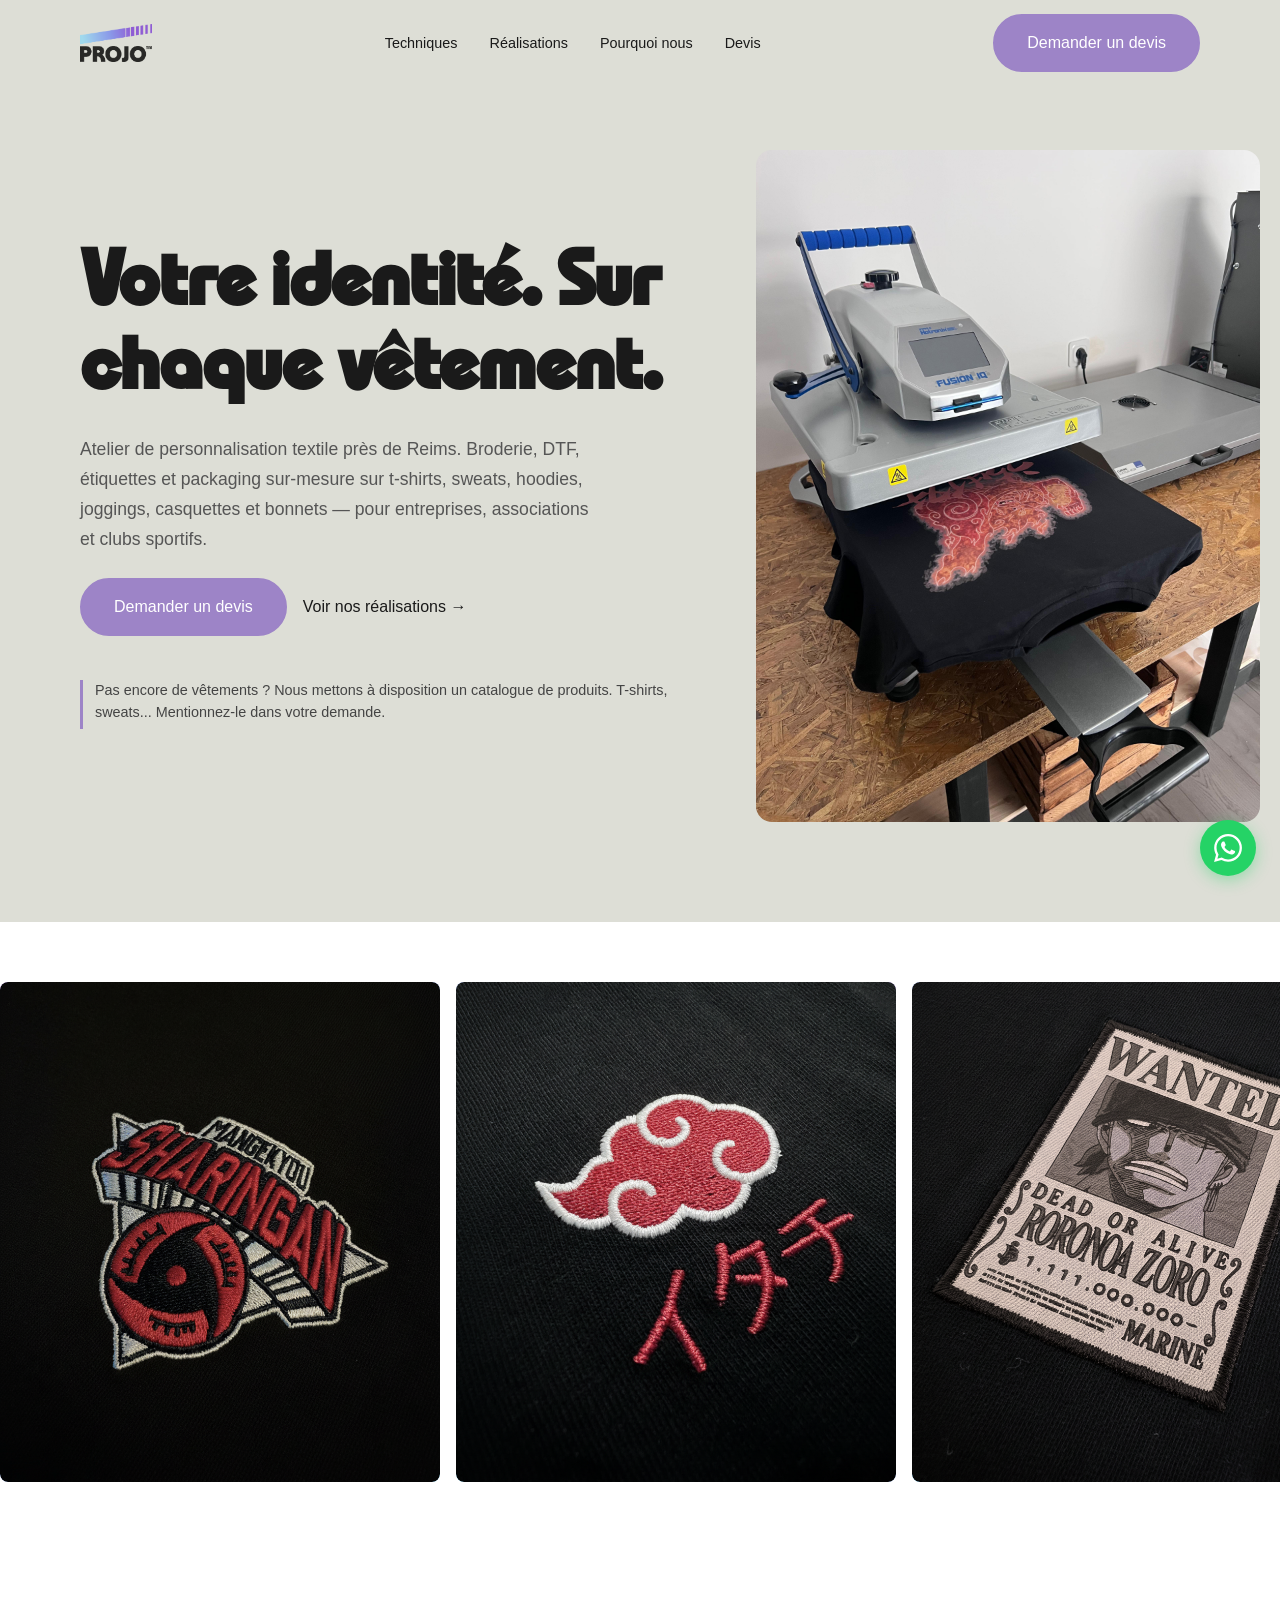
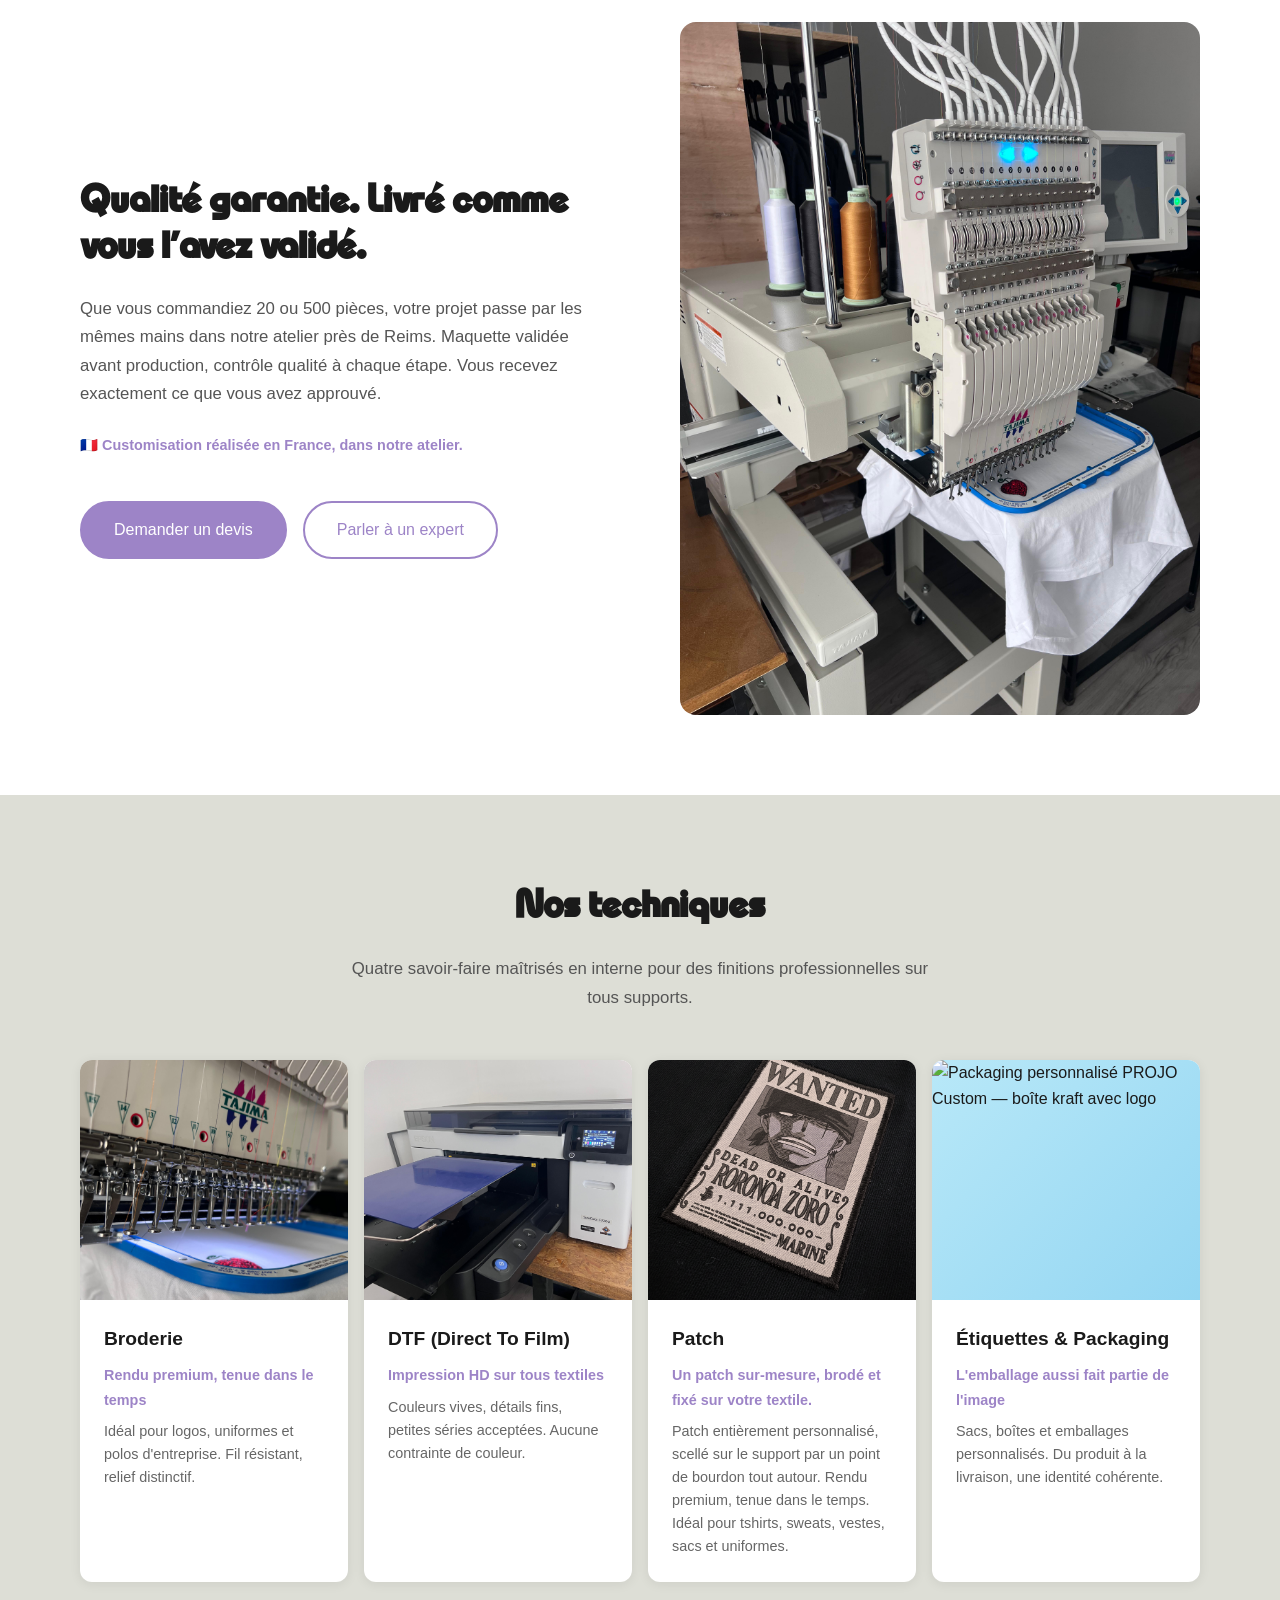
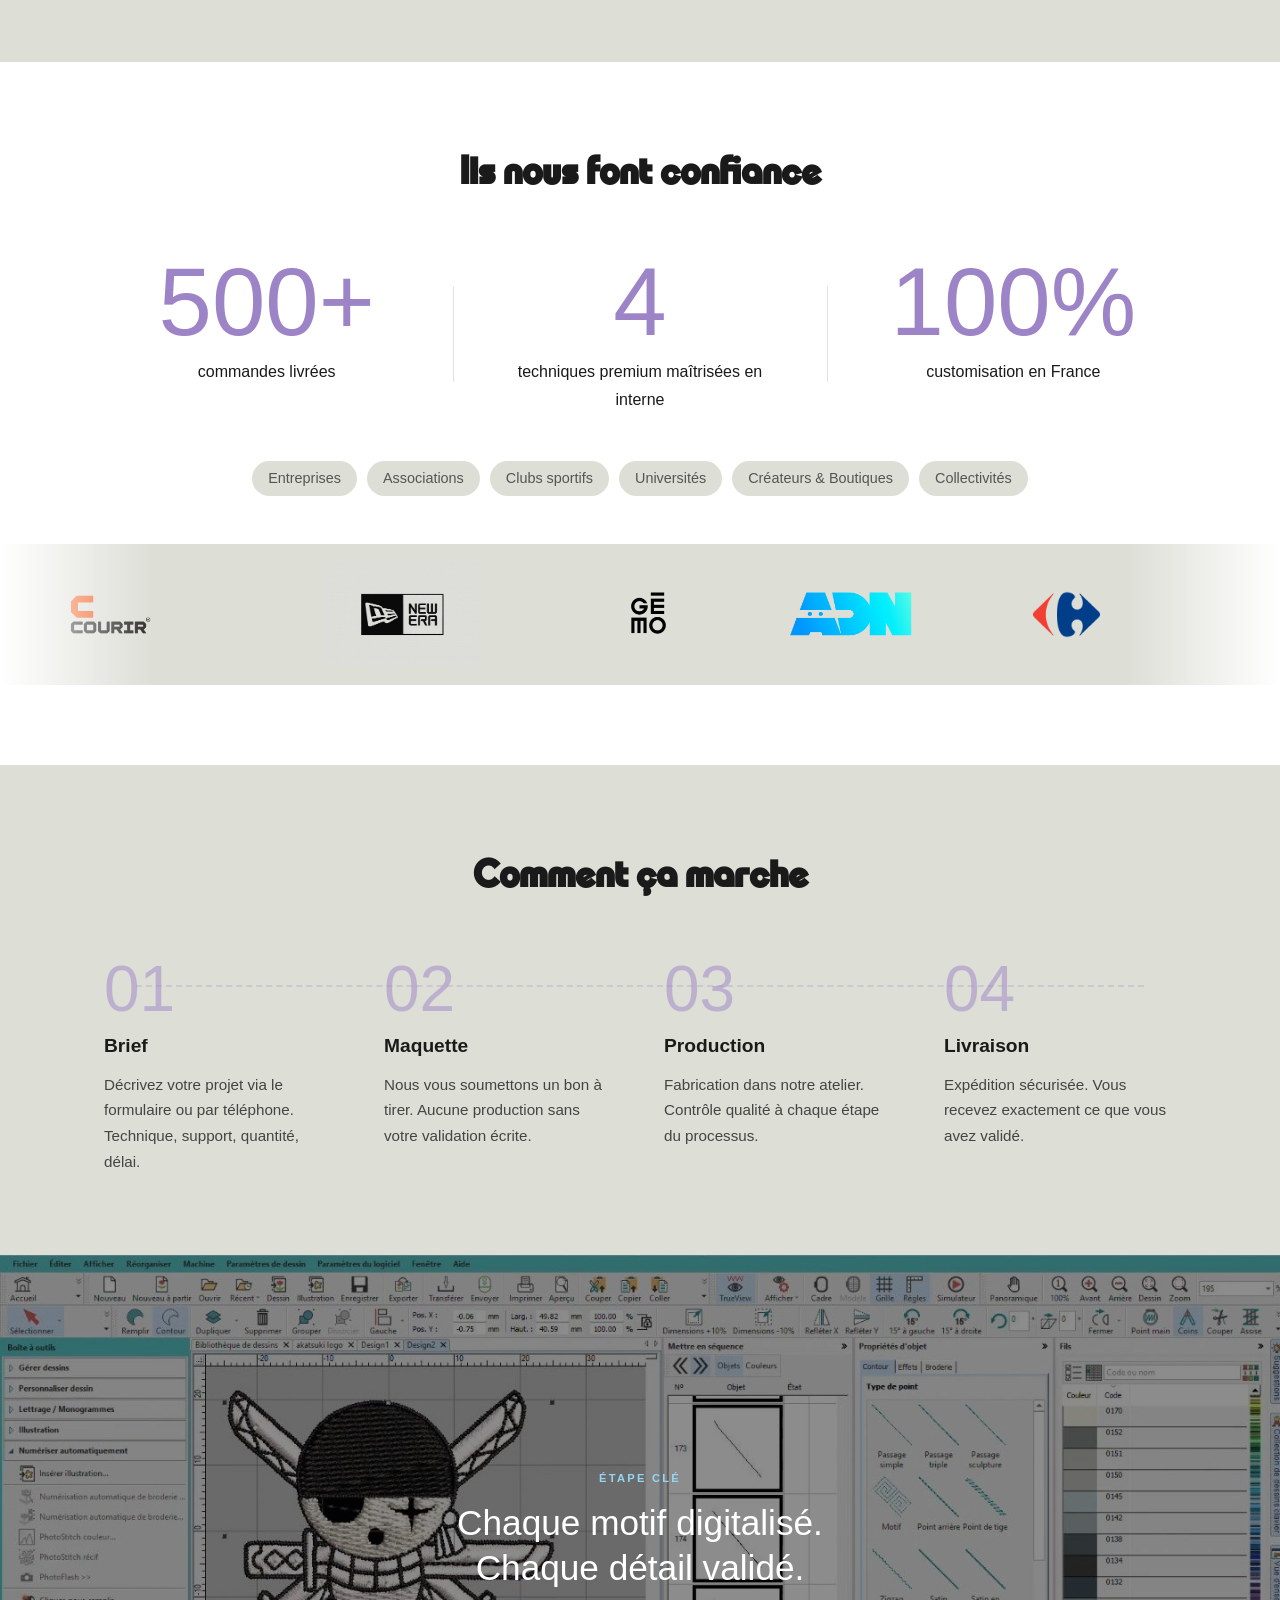
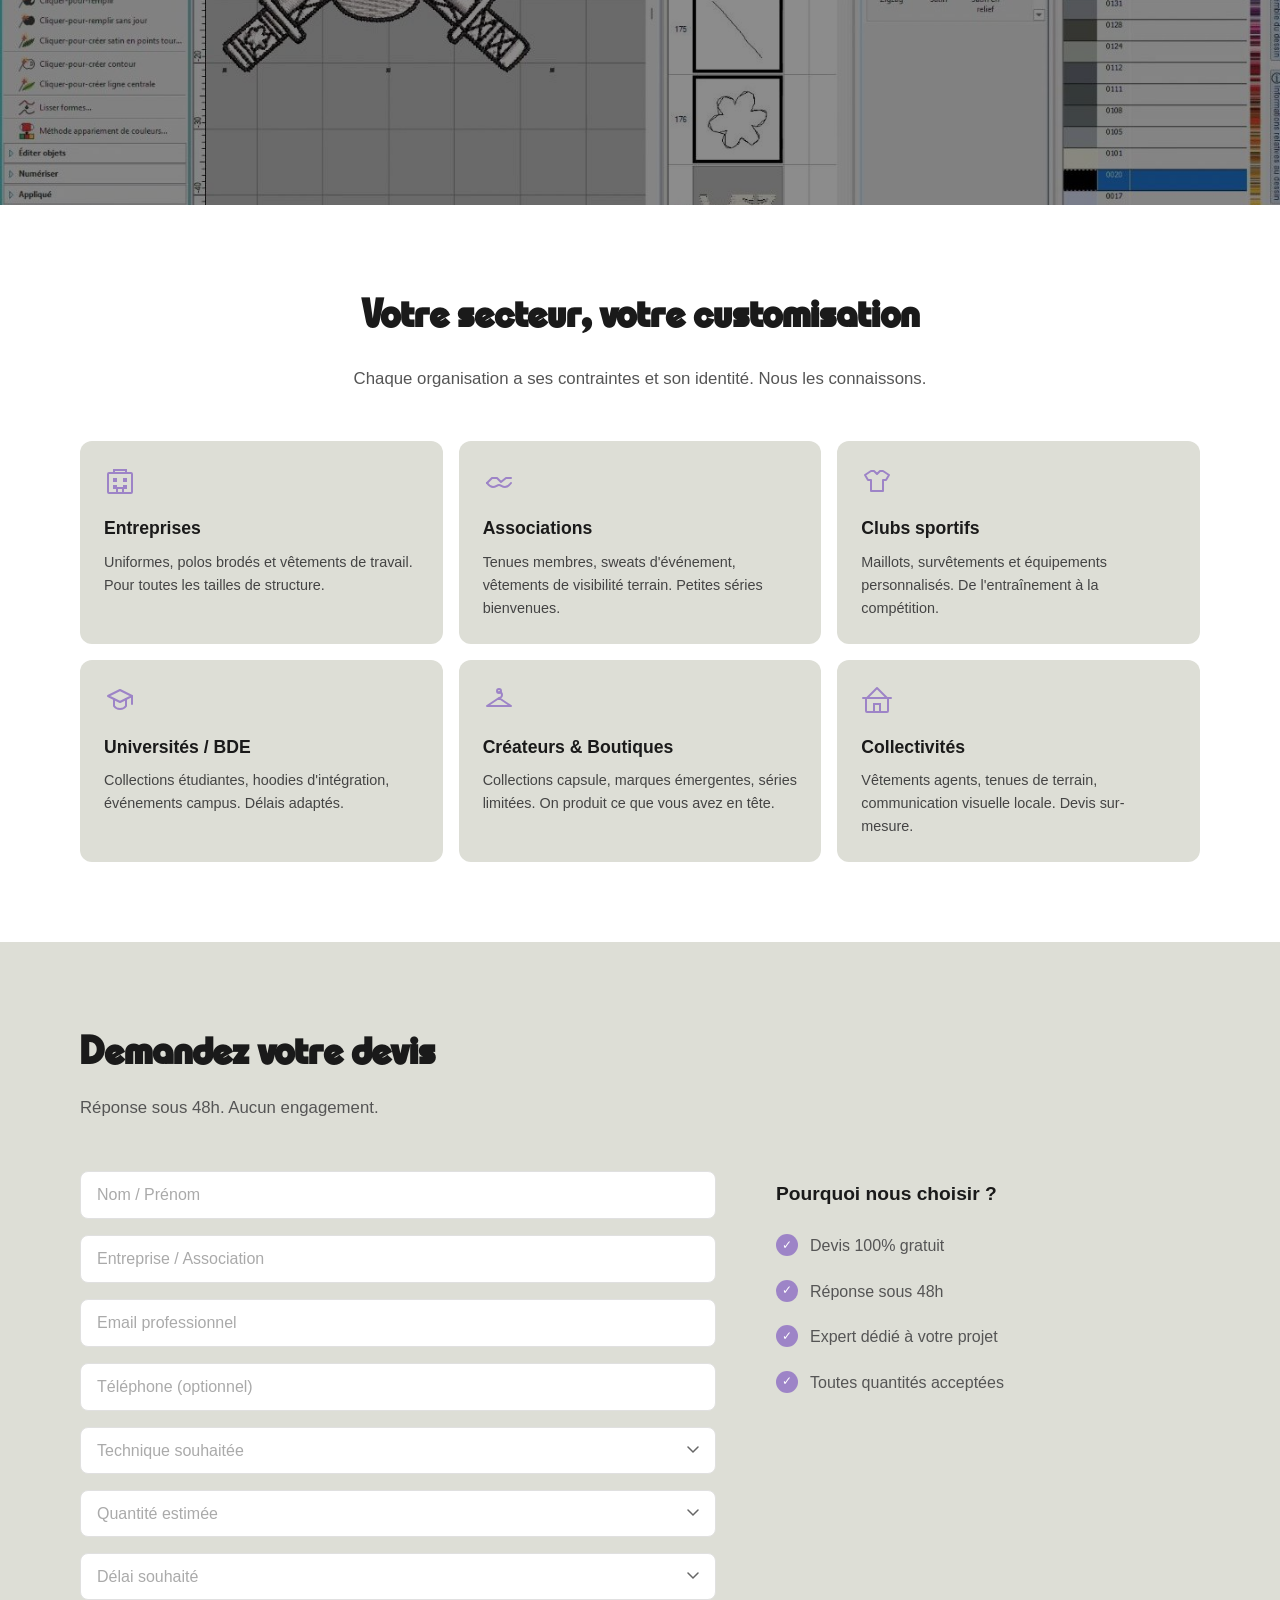
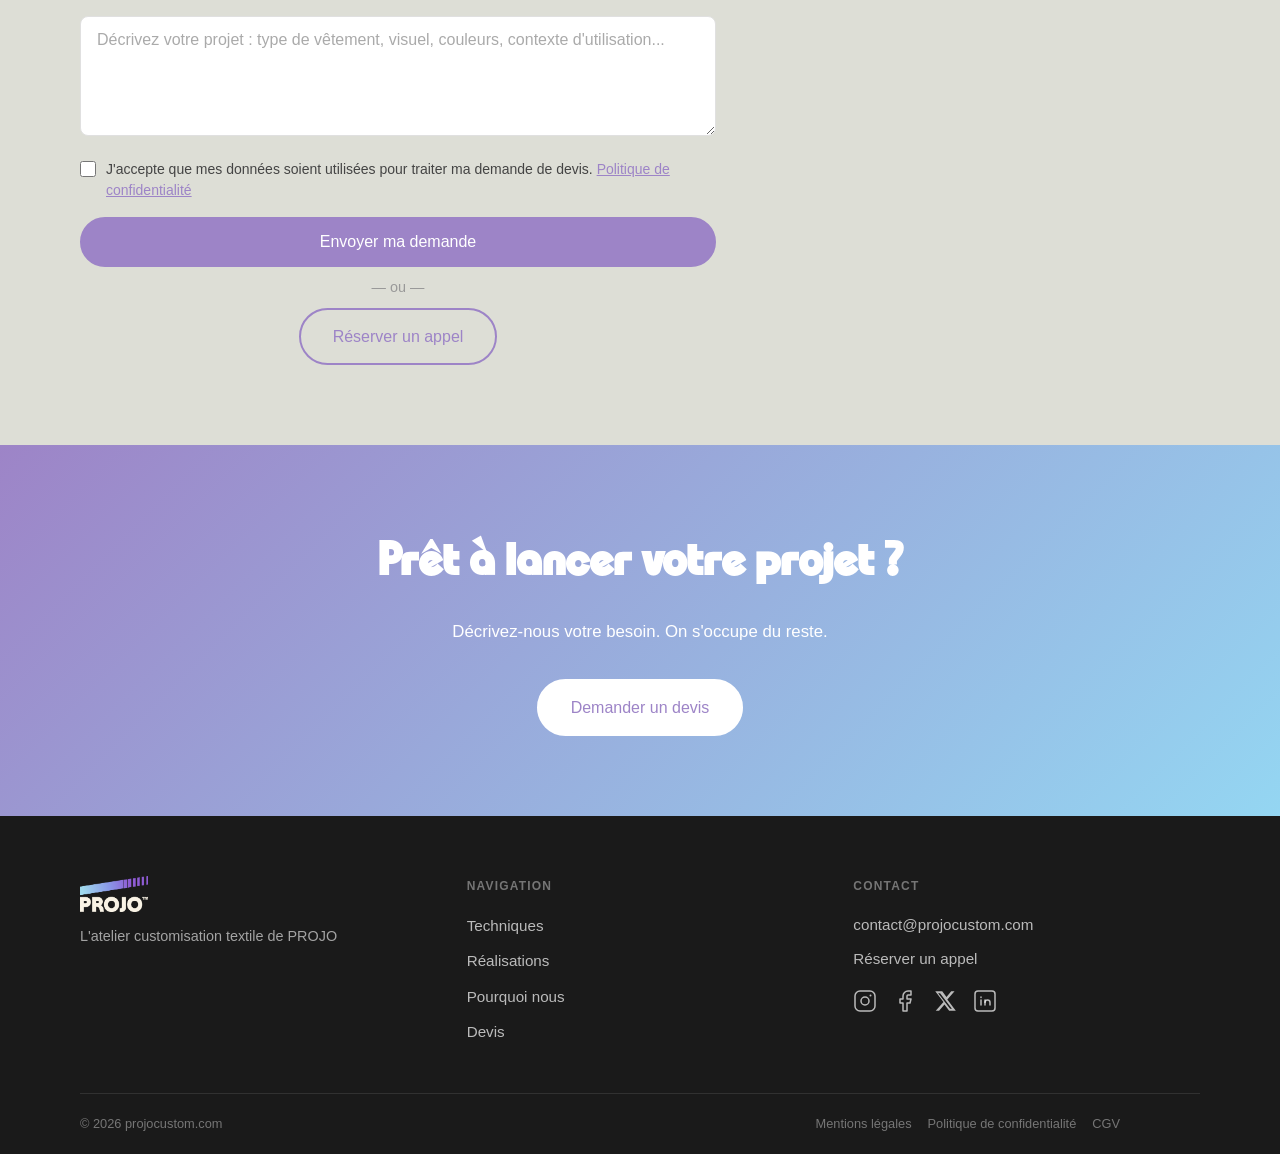
==== commit 361cbaee: "Update hero catalogue text to shorter version https://claude.ai/code/session_018VVBeXkFdc9mwVwTfk2rr" ====
--- a/index.html
+++ b/index.html
@@ -64,7 +64,7 @@
             <a href="#galerie" class="hero__link">Voir nos réalisations →</a>
           </div>
           <div class="hero__catalogue">
-            <p>Pas encore de vêtements ? Nous mettons à disposition un <span style="color: #9D84C7; font-weight: 600;">catalogue de produits</span> — t-shirts, sweats, hoodies, joggings, casquettes et bonnets. Mentionnez-le dans votre devis, nous vous l'envoyons.</p>
+            <p>Pas encore de vêtements ? Nous mettons à disposition un catalogue de produits. T-shirts, sweats... Mentionnez-le dans votre demande.</p>
           </div>
         </div>
         <div class="hero__visual">
@@ -362,7 +362,7 @@
             <input type="hidden" name="form-name" value="devis">
             <input type="hidden" name="access_key" value="f844945e-36aa-44e5-ae15-af3641987501">
             <input type="hidden" name="subject" value="Nouveau devis — projocustom.com">
-            <input type="hidden" name="redirect" value="https://alepage-ad.github.io/projocustom/merci.html">
+            <input type="hidden" name="redirect" value="https://projocustom.com/merci.html">
             <input type="checkbox" name="botcheck" style="display: none;">
 
             <div class="form-field" id="field-nom">
@@ -554,33 +554,34 @@
   </footer>
 
   <!-- WhatsApp Widget -->
-  <div class="wa-widget" id="wa-widget" aria-label="Nous contacter sur WhatsApp">
+  <div class="wa-widget" id="wa-widget">
     <div class="wa-bubble" id="wa-bubble" aria-hidden="true" role="dialog" aria-label="Chat WhatsApp">
       <div class="wa-bubble__header">
-        <div class="wa-bubble__identity">
+        <div class="wa-bubble__header-left">
           <div class="wa-bubble__avatar" aria-hidden="true">
-            <svg xmlns="http://www.w3.org/2000/svg" width="22" height="22" viewBox="0 0 24 24" fill="currentColor" aria-hidden="true">
-              <path d="M17.472 14.382c-.297-.149-1.758-.867-2.03-.967-.273-.099-.471-.148-.67.15-.197.297-.767.966-.94 1.164-.173.199-.347.223-.644.075-.297-.15-1.255-.463-2.39-1.475-.883-.788-1.48-1.761-1.653-2.059-.173-.297-.018-.458.13-.606.134-.133.298-.347.446-.52.149-.174.198-.298.298-.497.099-.198.05-.371-.025-.52-.075-.149-.669-1.612-.916-2.207-.242-.579-.487-.5-.669-.51a12.8 12.8 0 0 0-.57-.01c-.198 0-.52.074-.792.372-.272.297-1.04 1.016-1.04 2.479 0 1.462 1.065 2.875 1.213 3.074.149.198 2.096 3.2 5.077 4.487.709.306 1.262.489 1.694.625.712.227 1.36.195 1.871.118.571-.085 1.758-.719 2.006-1.413.248-.694.248-1.289.173-1.413-.074-.124-.272-.198-.57-.347m-5.421 7.403h-.004a9.87 9.87 0 0 1-5.031-1.378l-.361-.214-3.741.982.998-3.648-.235-.374a9.86 9.86 0 0 1-1.51-5.26c.001-5.45 4.436-9.884 9.888-9.884 2.64 0 5.122 1.03 6.988 2.898a9.825 9.825 0 0 1 2.893 6.994c-.003 5.45-4.437 9.884-9.885 9.884m8.413-18.297A11.815 11.815 0 0 0 12.05 0C5.495 0 .16 5.335.157 11.892c0 2.096.547 4.142 1.588 5.945L.057 24l6.305-1.654a11.882 11.882 0 0 0 5.683 1.448h.005c6.554 0 11.89-5.335 11.893-11.893a11.821 11.821 0 0 0-3.48-8.413Z"/>
-            </svg>
+            <svg xmlns="http://www.w3.org/2000/svg" width="22" height="22" viewBox="0 0 24 24" fill="currentColor"><path d="M17.472 14.382c-.297-.149-1.758-.867-2.03-.967-.273-.099-.471-.148-.67.15-.197.297-.767.966-.94 1.164-.173.199-.347.223-.644.075-.297-.15-1.255-.463-2.39-1.475-.883-.788-1.48-1.761-1.653-2.059-.173-.297-.018-.458.13-.606.134-.133.298-.347.446-.52.149-.174.198-.298.298-.497.099-.198.05-.371-.025-.52-.075-.149-.669-1.612-.916-2.207-.242-.579-.487-.5-.669-.51a12.8 12.8 0 0 0-.57-.01c-.198 0-.52.074-.792.372-.272.297-1.04 1.016-1.04 2.479 0 1.462 1.065 2.875 1.213 3.074.149.198 2.096 3.2 5.077 4.487.709.306 1.262.489 1.694.625.712.227 1.36.195 1.871.118.571-.085 1.758-.719 2.006-1.413.248-.694.248-1.289.173-1.413-.074-.124-.272-.198-.57-.347m-5.421 7.403h-.004a9.87 9.87 0 0 1-5.031-1.378l-.361-.214-3.741.982.998-3.648-.235-.374a9.86 9.86 0 0 1-1.51-5.26c.001-5.45 4.436-9.884 9.888-9.884 2.64 0 5.122 1.03 6.988 2.898a9.825 9.825 0 0 1 2.893 6.994c-.003 5.45-4.437 9.884-9.885 9.884m8.413-18.297A11.815 11.815 0 0 0 12.05 0C5.495 0 .16 5.335.157 11.892c0 2.096.547 4.142 1.588 5.945L.057 24l6.305-1.654a11.882 11.882 0 0 0 5.683 1.448h.005c6.554 0 11.89-5.335 11.893-11.893a11.821 11.821 0 0 0-3.48-8.413Z"/></svg>
           </div>
           <div>
             <p class="wa-bubble__name">PROJO Custom</p>
             <p class="wa-bubble__status">Répond rapidement</p>
           </div>
         </div>
-        <button class="wa-bubble__close" id="wa-close" aria-label="Fermer">&times;</button>
-      </div>
-      <div class="wa-bubble__body">
-        <p class="wa-bubble__msg">Bonjour 👋 Une question sur votre projet de customisation ? Écrivez-nous directement sur WhatsApp.</p>
-      </div>
-      <div class="wa-bubble__footer">
-        <a href="https://wa.me/33662071330?text=Bonjour%20PROJO%20Custom%2C%20j%27ai%20une%20question%20sur%20un%20projet%20de%20customisation" class="wa-bubble__cta" target="_blank" rel="noopener noreferrer">Démarrer la conversation →</a>
+        <button class="wa-bubble__close" id="wa-close" aria-label="Fermer">
+          <svg xmlns="http://www.w3.org/2000/svg" width="18" height="18" viewBox="0 0 24 24" fill="currentColor"><path d="M19 6.41L17.59 5 12 10.59 6.41 5 5 6.41 10.59 12 5 17.59 6.41 19 12 13.41 17.59 19 19 17.59 13.41 12z"/></svg>
+        </button>
+      </div>
+      <div class="wa-bubble__chat">
+        <div class="wa-bubble__msg-bubble">Bonjour 👋 Une question sur votre projet de customisation ? Écrivez-nous !</div>
+      </div>
+      <div class="wa-bubble__compose">
+        <input type="text" class="wa-bubble__input" id="wa-input" placeholder="Écrire un message…" value="Bonjour PROJO Custom, j'ai une question sur un projet de customisation">
+        <a class="wa-bubble__send" id="wa-send" href="https://wa.me/33666525733" target="_blank" rel="noopener noreferrer" aria-label="Envoyer sur WhatsApp">
+          <svg xmlns="http://www.w3.org/2000/svg" width="20" height="20" viewBox="0 0 24 24" fill="currentColor"><path d="M2.01 21L23 12 2.01 3 2 10l15 2-15 2z"/></svg>
+        </a>
       </div>
     </div>
     <button class="wa-fab" id="wa-fab" aria-label="Ouvrir le chat WhatsApp" aria-expanded="false">
-      <svg xmlns="http://www.w3.org/2000/svg" width="28" height="28" viewBox="0 0 24 24" fill="currentColor" aria-hidden="true">
-        <path d="M17.472 14.382c-.297-.149-1.758-.867-2.03-.967-.273-.099-.471-.148-.67.15-.197.297-.767.966-.94 1.164-.173.199-.347.223-.644.075-.297-.15-1.255-.463-2.39-1.475-.883-.788-1.48-1.761-1.653-2.059-.173-.297-.018-.458.13-.606.134-.133.298-.347.446-.52.149-.174.198-.298.298-.497.099-.198.05-.371-.025-.52-.075-.149-.669-1.612-.916-2.207-.242-.579-.487-.5-.669-.51a12.8 12.8 0 0 0-.57-.01c-.198 0-.52.074-.792.372-.272.297-1.04 1.016-1.04 2.479 0 1.462 1.065 2.875 1.213 3.074.149.198 2.096 3.2 5.077 4.487.709.306 1.262.489 1.694.625.712.227 1.36.195 1.871.118.571-.085 1.758-.719 2.006-1.413.248-.694.248-1.289.173-1.413-.074-.124-.272-.198-.57-.347m-5.421 7.403h-.004a9.87 9.87 0 0 1-5.031-1.378l-.361-.214-3.741.982.998-3.648-.235-.374a9.86 9.86 0 0 1-1.51-5.26c.001-5.45 4.436-9.884 9.888-9.884 2.64 0 5.122 1.03 6.988 2.898a9.825 9.825 0 0 1 2.893 6.994c-.003 5.45-4.437 9.884-9.885 9.884m8.413-18.297A11.815 11.815 0 0 0 12.05 0C5.495 0 .16 5.335.157 11.892c0 2.096.547 4.142 1.588 5.945L.057 24l6.305-1.654a11.882 11.882 0 0 0 5.683 1.448h.005c6.554 0 11.89-5.335 11.893-11.893a11.821 11.821 0 0 0-3.48-8.413Z"/>
-      </svg>
+      <svg xmlns="http://www.w3.org/2000/svg" width="28" height="28" viewBox="0 0 24 24" fill="currentColor" aria-hidden="true"><path d="M17.472 14.382c-.297-.149-1.758-.867-2.03-.967-.273-.099-.471-.148-.67.15-.197.297-.767.966-.94 1.164-.173.199-.347.223-.644.075-.297-.15-1.255-.463-2.39-1.475-.883-.788-1.48-1.761-1.653-2.059-.173-.297-.018-.458.13-.606.134-.133.298-.347.446-.52.149-.174.198-.298.298-.497.099-.198.05-.371-.025-.52-.075-.149-.669-1.612-.916-2.207-.242-.579-.487-.5-.669-.51a12.8 12.8 0 0 0-.57-.01c-.198 0-.52.074-.792.372-.272.297-1.04 1.016-1.04 2.479 0 1.462 1.065 2.875 1.213 3.074.149.198 2.096 3.2 5.077 4.487.709.306 1.262.489 1.694.625.712.227 1.36.195 1.871.118.571-.085 1.758-.719 2.006-1.413.248-.694.248-1.289.173-1.413-.074-.124-.272-.198-.57-.347m-5.421 7.403h-.004a9.87 9.87 0 0 1-5.031-1.378l-.361-.214-3.741.982.998-3.648-.235-.374a9.86 9.86 0 0 1-1.51-5.26c.001-5.45 4.436-9.884 9.888-9.884 2.64 0 5.122 1.03 6.988 2.898a9.825 9.825 0 0 1 2.893 6.994c-.003 5.45-4.437 9.884-9.885 9.884m8.413-18.297A11.815 11.815 0 0 0 12.05 0C5.495 0 .16 5.335.157 11.892c0 2.096.547 4.142 1.588 5.945L.057 24l6.305-1.654a11.882 11.882 0 0 0 5.683 1.448h.005c6.554 0 11.89-5.335 11.893-11.893a11.821 11.821 0 0 0-3.48-8.413Z"/></svg>
     </button>
   </div>
 
--- a/style.css
+++ b/style.css
@@ -1039,8 +1039,7 @@
   gap: 12px;
 }
 
-.wa-fab,
-.whatsapp-fab {
+.wa-fab {
   width: 56px;
   height: 56px;
   background-color: #25D366;
@@ -1054,160 +1053,143 @@
   border: none;
   cursor: pointer;
   flex-shrink: 0;
-  text-decoration: none;
-}
-
-/* whatsapp-fab est autonome (pas de parent .wa-widget) sur les autres pages */
-.whatsapp-fab {
-  position: fixed;
-  bottom: 24px;
-  right: 24px;
-  z-index: 999;
-  overflow: visible;
-}
-
-.wa-fab:hover,
-.whatsapp-fab:hover {
+}
+
+.wa-fab:hover {
   transform: scale(1.1);
   box-shadow: 0 6px 24px rgba(37, 211, 102, 0.5);
 }
 
-.whatsapp-fab__tooltip {
-  position: absolute;
-  right: 68px;
-  bottom: 50%;
-  transform: translateY(50%);
-  background: #1A1A1A;
-  color: #fff;
-  font-size: 0.8rem;
-  white-space: nowrap;
-  padding: 6px 12px;
-  border-radius: 8px;
-  pointer-events: none;
+.wa-bubble {
+  width: 320px;
+  background: #ece5dd;
+  border-radius: 16px;
+  overflow: hidden;
+  box-shadow: 0 8px 32px rgba(0, 0, 0, 0.2);
   opacity: 0;
-  transition: opacity 0.2s ease;
-}
-
-.whatsapp-fab:hover .whatsapp-fab__tooltip {
-  opacity: 1;
-}
-
-.wa-bubble {
-  width: 300px;
-  background-color: #FFFFFF;
-  border-radius: 12px;
-  overflow: hidden;
-  box-shadow: 0 8px 32px rgba(0, 0, 0, 0.15);
-  opacity: 0;
-  transform: translateY(12px);
+  transform: translateY(12px) scale(0.97);
+  transform-origin: bottom right;
   pointer-events: none;
   transition: opacity 0.25s ease, transform 0.25s ease;
 }
 
 .wa-bubble.is-open {
   opacity: 1;
-  transform: translateY(0);
+  transform: translateY(0) scale(1);
   pointer-events: auto;
 }
 
 .wa-bubble__header {
-  background-color: #25D366;
-  padding: 14px 16px;
+  background: #075E54;
+  padding: 12px 14px;
   display: flex;
   align-items: center;
   justify-content: space-between;
-  gap: 12px;
-}
-
-.wa-bubble__identity {
-  display: flex;
-  align-items: center;
-  gap: 12px;
+}
+
+.wa-bubble__header-left {
+  display: flex;
+  align-items: center;
+  gap: 10px;
 }
 
 .wa-bubble__avatar {
-  width: 40px;
-  height: 40px;
-  background-color: rgba(255, 255, 255, 0.2);
+  width: 38px;
+  height: 38px;
+  background: rgba(255, 255, 255, 0.2);
   border-radius: 50%;
   display: flex;
   align-items: center;
   justify-content: center;
-  color: #FFFFFF;
+  color: #fff;
   flex-shrink: 0;
 }
 
 .wa-bubble__name {
   font-family: var(--font-body);
   font-weight: 700;
-  font-size: 0.95rem;
-  color: #FFFFFF;
+  font-size: 0.9rem;
+  color: #fff;
   margin: 0;
 }
 
 .wa-bubble__status {
   font-family: var(--font-body);
-  font-size: 0.78rem;
-  color: rgba(255, 255, 255, 0.85);
+  font-size: 0.72rem;
+  color: rgba(255, 255, 255, 0.8);
   margin: 0;
 }
 
 .wa-bubble__close {
   background: none;
   border: none;
-  color: #FFFFFF;
-  font-size: 1.4rem;
-  line-height: 1;
+  color: rgba(255, 255, 255, 0.8);
   cursor: pointer;
-  padding: 0;
-  opacity: 0.85;
-  transition: opacity 0.15s ease;
+  padding: 4px;
+  display: flex;
+  align-items: center;
+  transition: color 0.15s;
   flex-shrink: 0;
 }
 
-.wa-bubble__close:hover {
-  opacity: 1;
-}
-
-.wa-bubble__body {
-  padding: 16px;
-  background-color: #F0F0F0;
-}
-
-.wa-bubble__msg {
-  font-family: var(--font-body);
-  font-size: 0.9rem;
-  color: #1A1A1A;
-  line-height: 1.5;
-  margin: 0;
-  background-color: #FFFFFF;
+.wa-bubble__close:hover { color: #fff; }
+
+.wa-bubble__chat {
+  padding: 16px 14px;
+  background: #ece5dd;
+}
+
+.wa-bubble__msg-bubble {
+  background: #fff;
+  border-radius: 0 10px 10px 10px;
   padding: 10px 12px;
-  border-radius: 8px;
-  box-shadow: 0 1px 4px rgba(0, 0, 0, 0.08);
-}
-
-.wa-bubble__footer {
-  padding: 12px 16px;
-  border-top: 1px solid #EEEEEE;
-}
-
-.wa-bubble__cta {
-  display: block;
-  text-align: center;
-  background-color: #25D366;
-  color: #FFFFFF;
-  font-family: var(--font-body);
-  font-weight: 600;
-  font-size: 0.9rem;
-  padding: 10px 16px;
-  border-radius: 8px;
+  font-family: var(--font-body);
+  font-size: 0.88rem;
+  color: #1a1a1a;
+  line-height: 1.45;
+  max-width: 92%;
+  box-shadow: 0 1px 2px rgba(0, 0, 0, 0.1);
+}
+
+.wa-bubble__compose {
+  background: #f0f0f0;
+  padding: 10px 12px;
+  display: flex;
+  align-items: center;
+  gap: 8px;
+  border-top: 1px solid #ddd;
+}
+
+.wa-bubble__input {
+  flex: 1;
+  border: none;
+  background: #fff;
+  border-radius: 20px;
+  padding: 9px 14px;
+  font-family: var(--font-body);
+  font-size: 0.85rem;
+  color: #1a1a1a;
+  outline: none;
+  min-width: 0;
+}
+
+.wa-bubble__input::placeholder { color: #aaa; }
+
+.wa-bubble__send {
+  width: 38px;
+  height: 38px;
+  background: #25D366;
+  border-radius: 50%;
+  display: flex;
+  align-items: center;
+  justify-content: center;
+  color: #fff;
   text-decoration: none;
-  transition: background-color 0.2s ease;
-}
-
-.wa-bubble__cta:hover {
-  background-color: #1EBE58;
-}
+  flex-shrink: 0;
+  transition: background 0.2s;
+}
+
+.wa-bubble__send:hover { background: #1da851; }
 
 /* ── HERO CATALOGUE TEASER ── */
 .hero__catalogue {
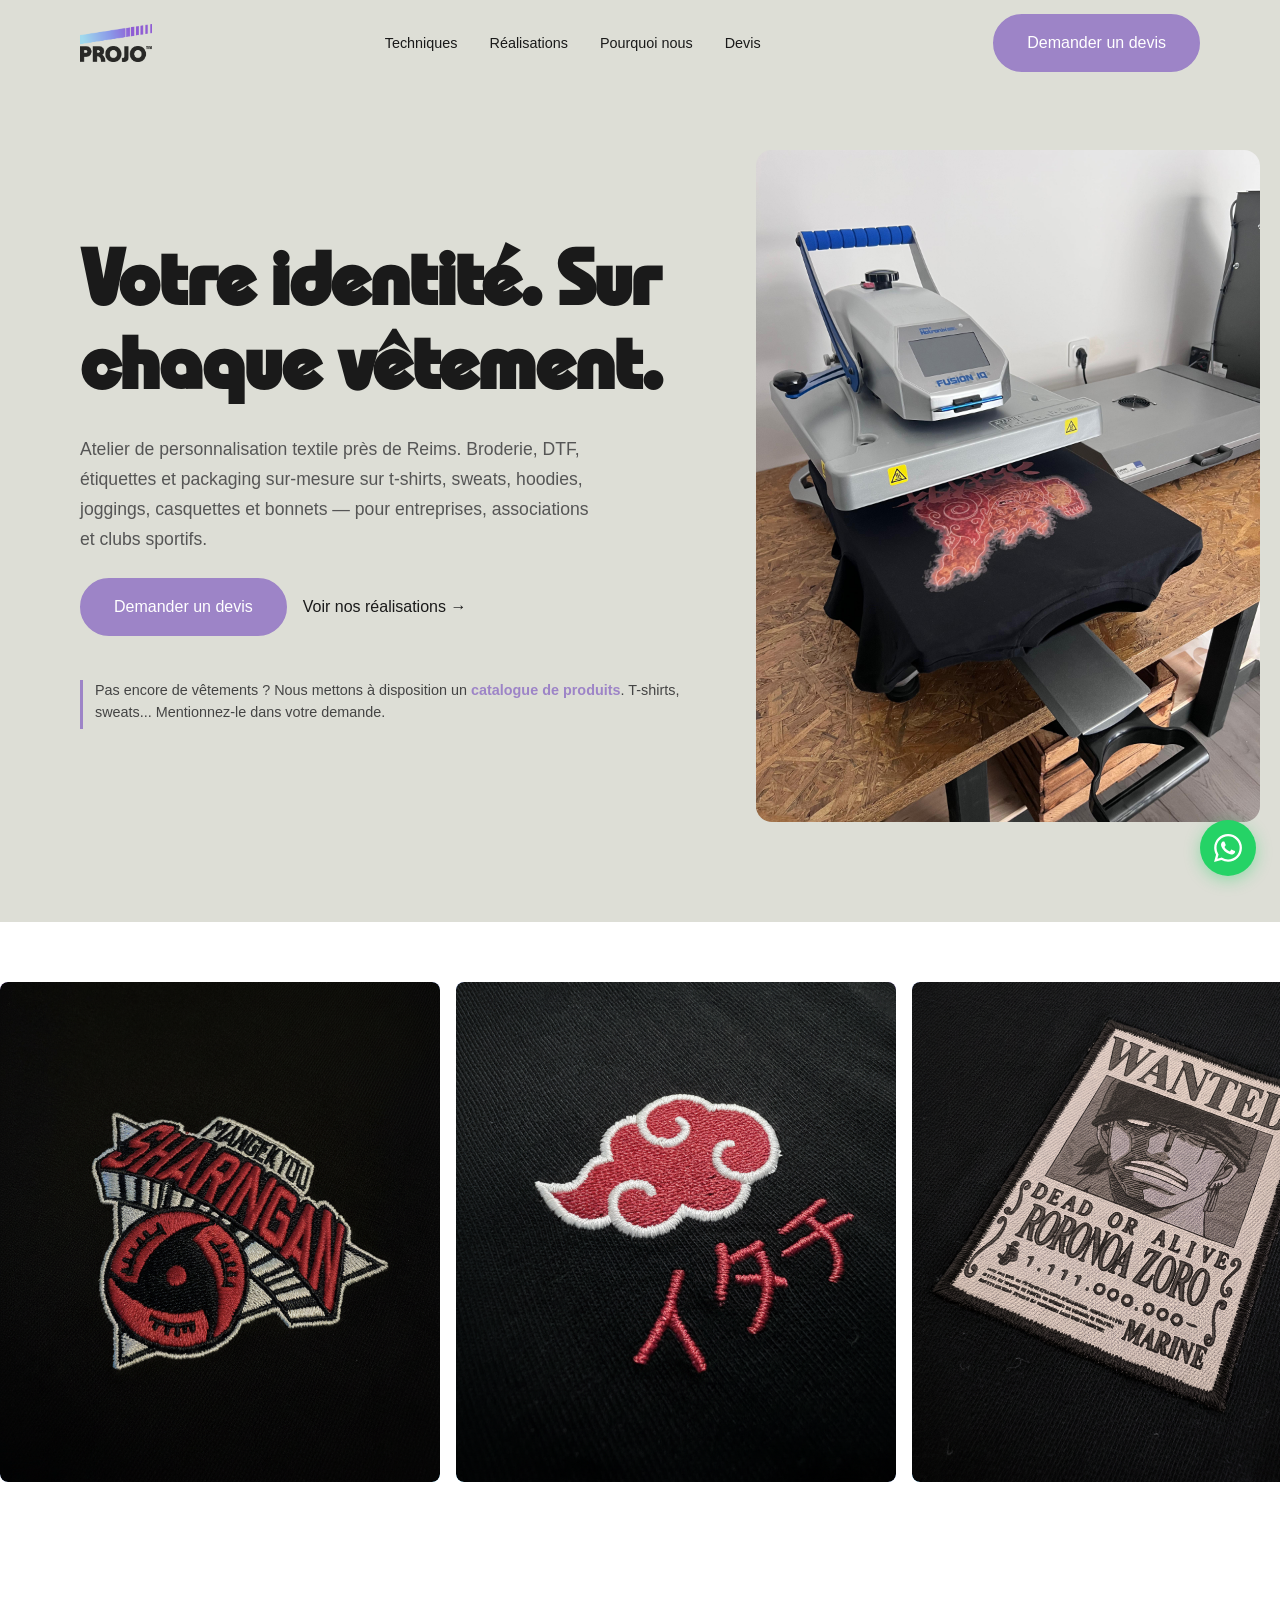
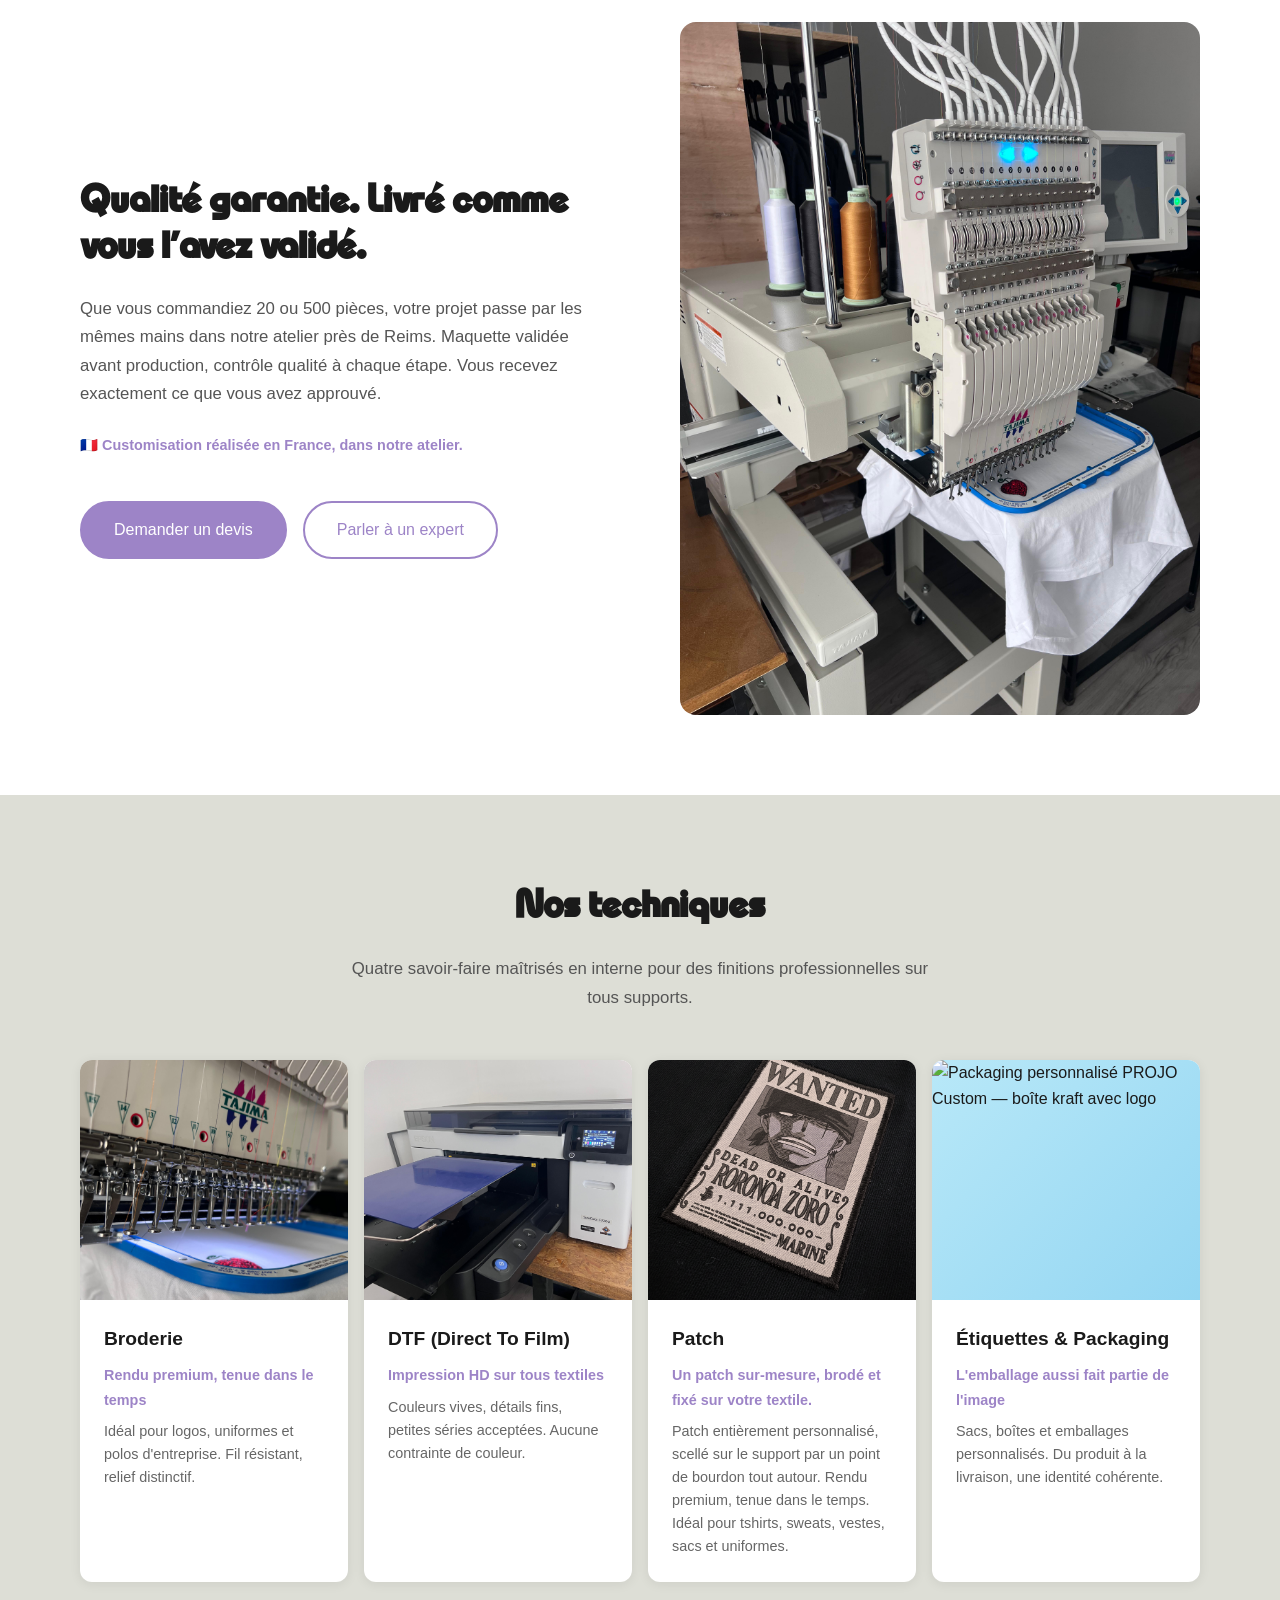
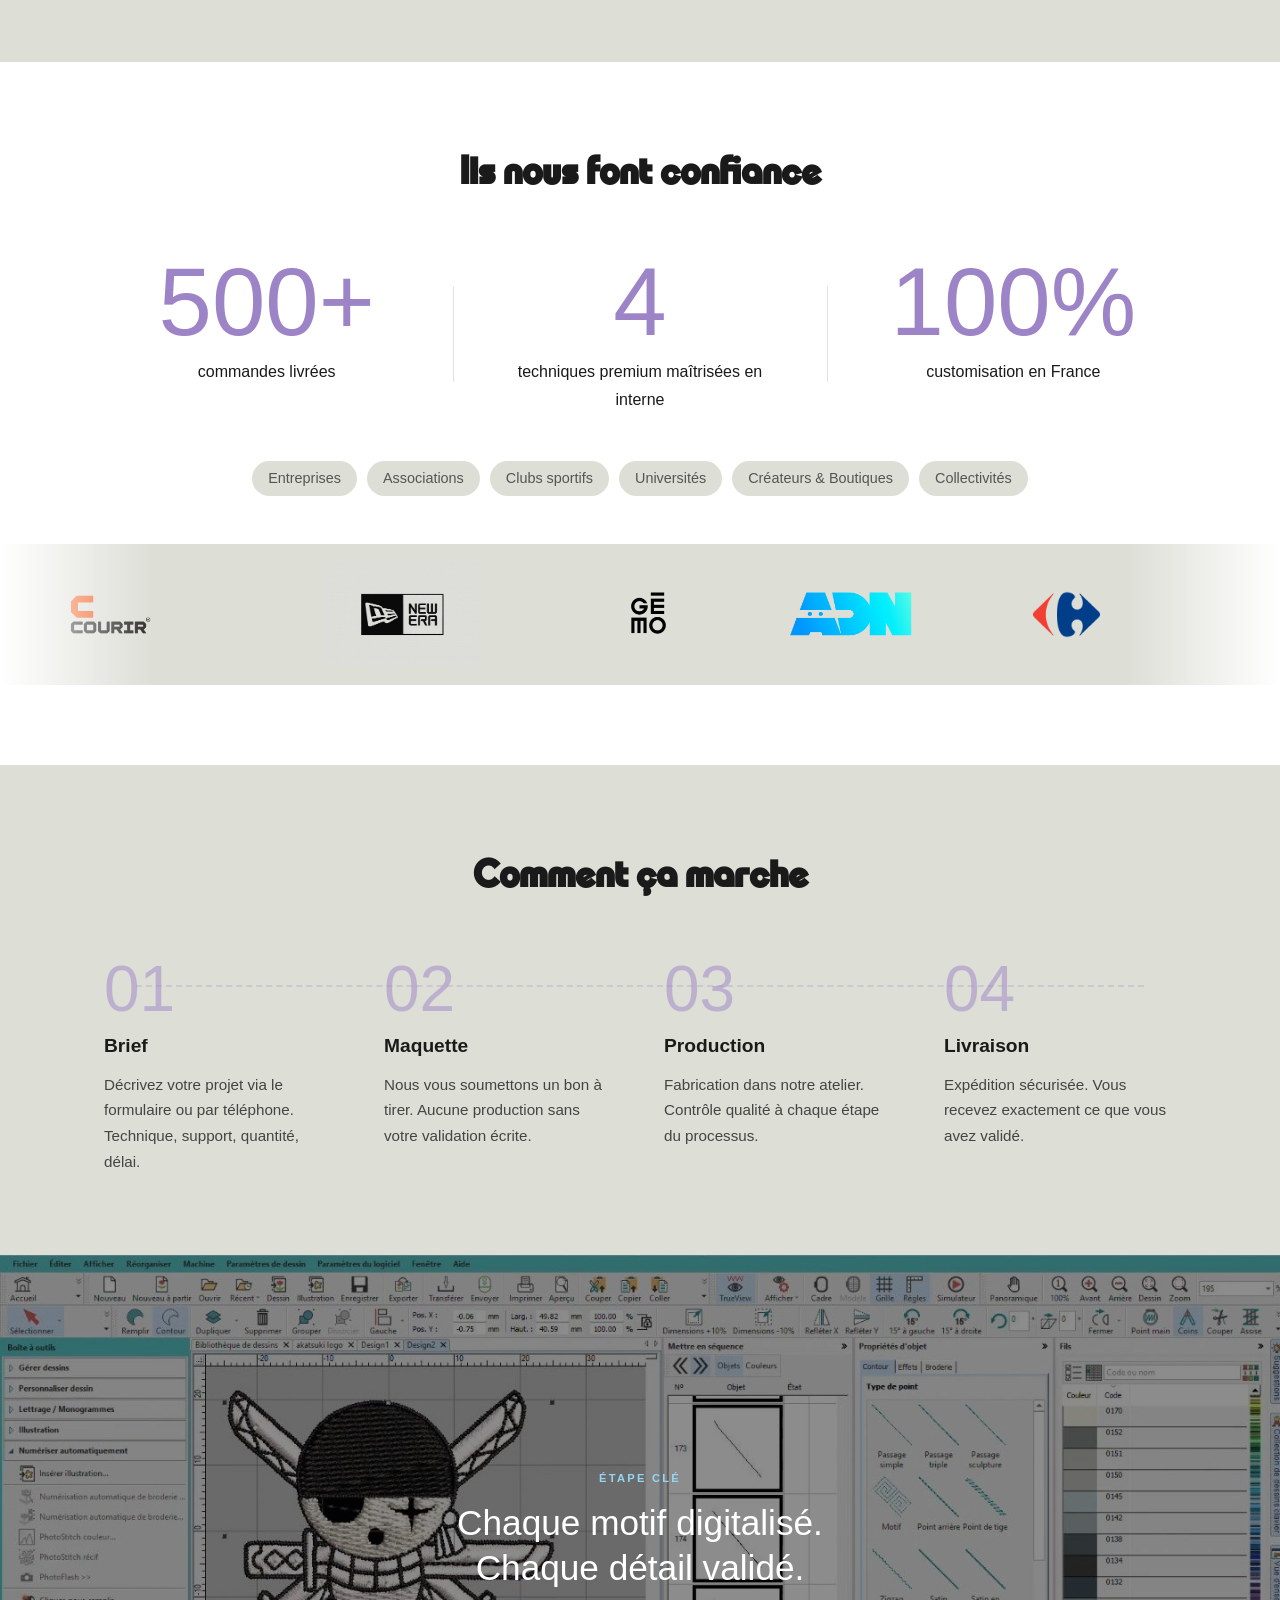
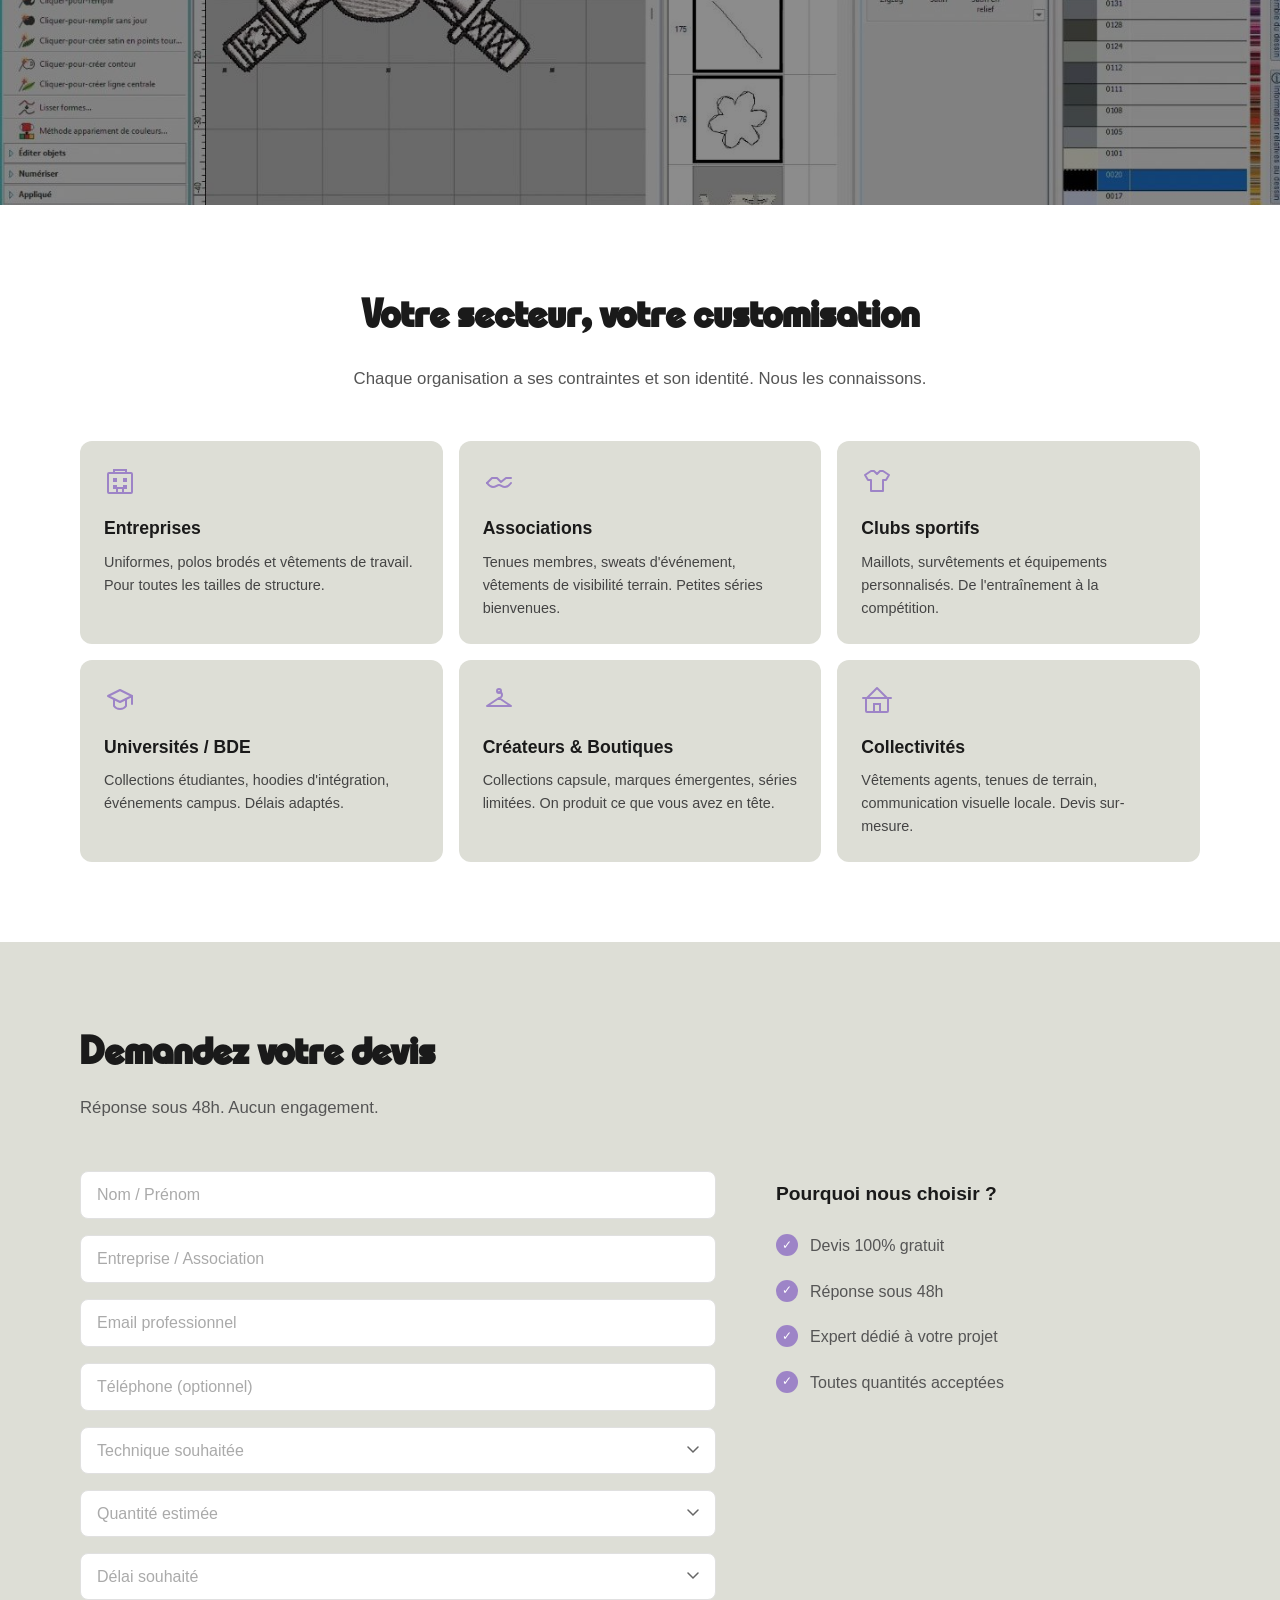
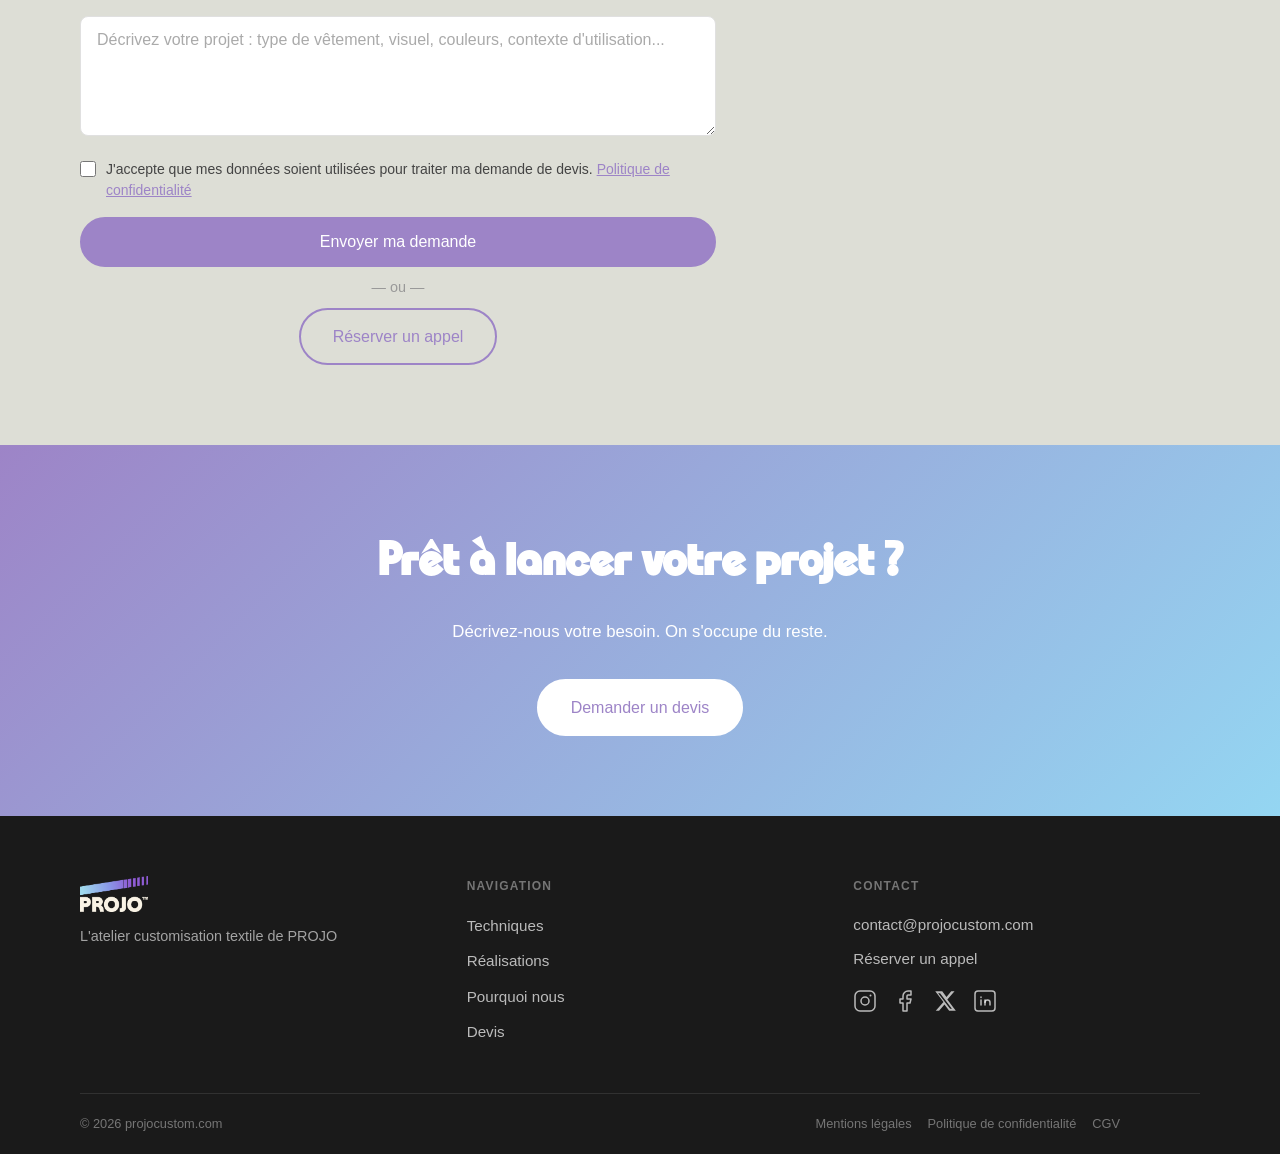
==== commit fd2e6bcf: "Style 'catalogue de produits' bold purple in hero text https://claude.ai/code/session_018VVBeXkFdc9m" ====
--- a/index.html
+++ b/index.html
@@ -64,7 +64,7 @@
             <a href="#galerie" class="hero__link">Voir nos réalisations →</a>
           </div>
           <div class="hero__catalogue">
-            <p>Pas encore de vêtements ? Nous mettons à disposition un catalogue de produits. T-shirts, sweats... Mentionnez-le dans votre demande.</p>
+            <p>Pas encore de vêtements ? Nous mettons à disposition un <span style="color: #9D84C7; font-weight: 600;">catalogue de produits</span>. T-shirts, sweats... Mentionnez-le dans votre demande.</p>
           </div>
         </div>
         <div class="hero__visual">
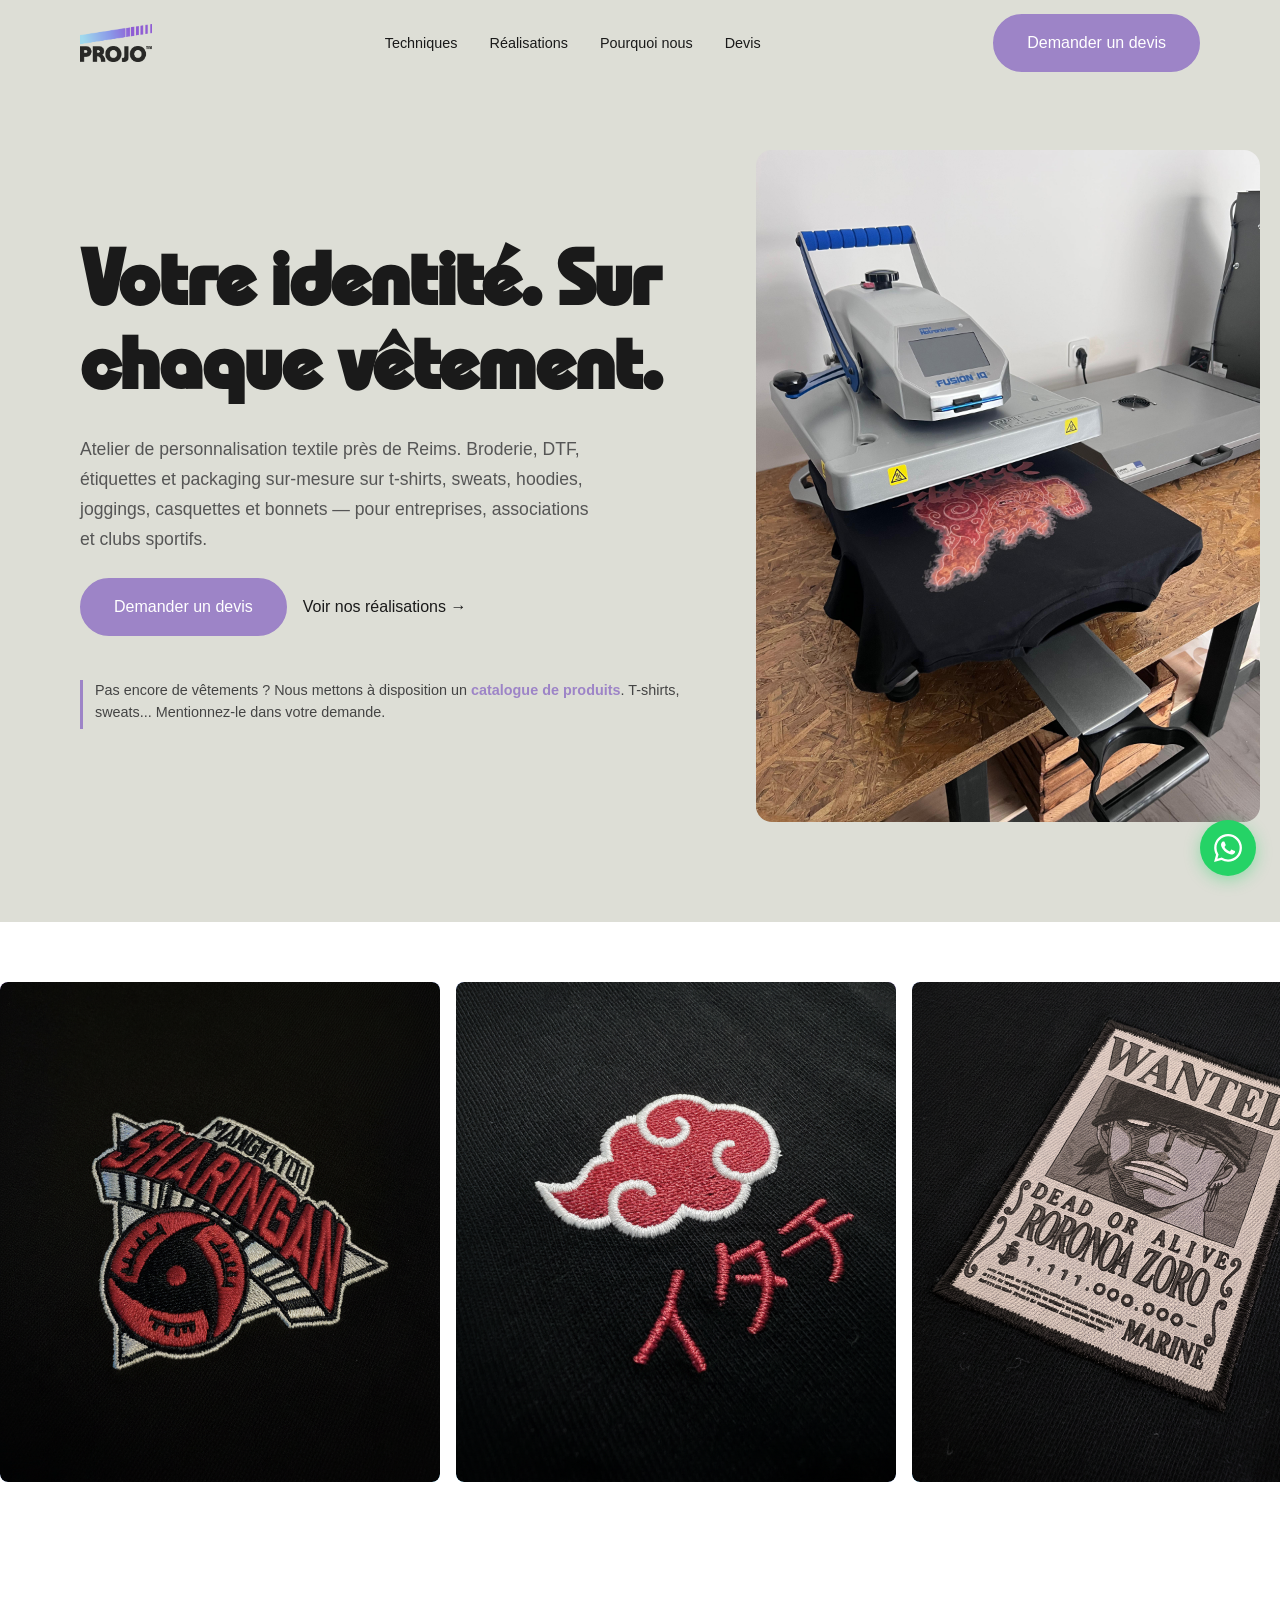
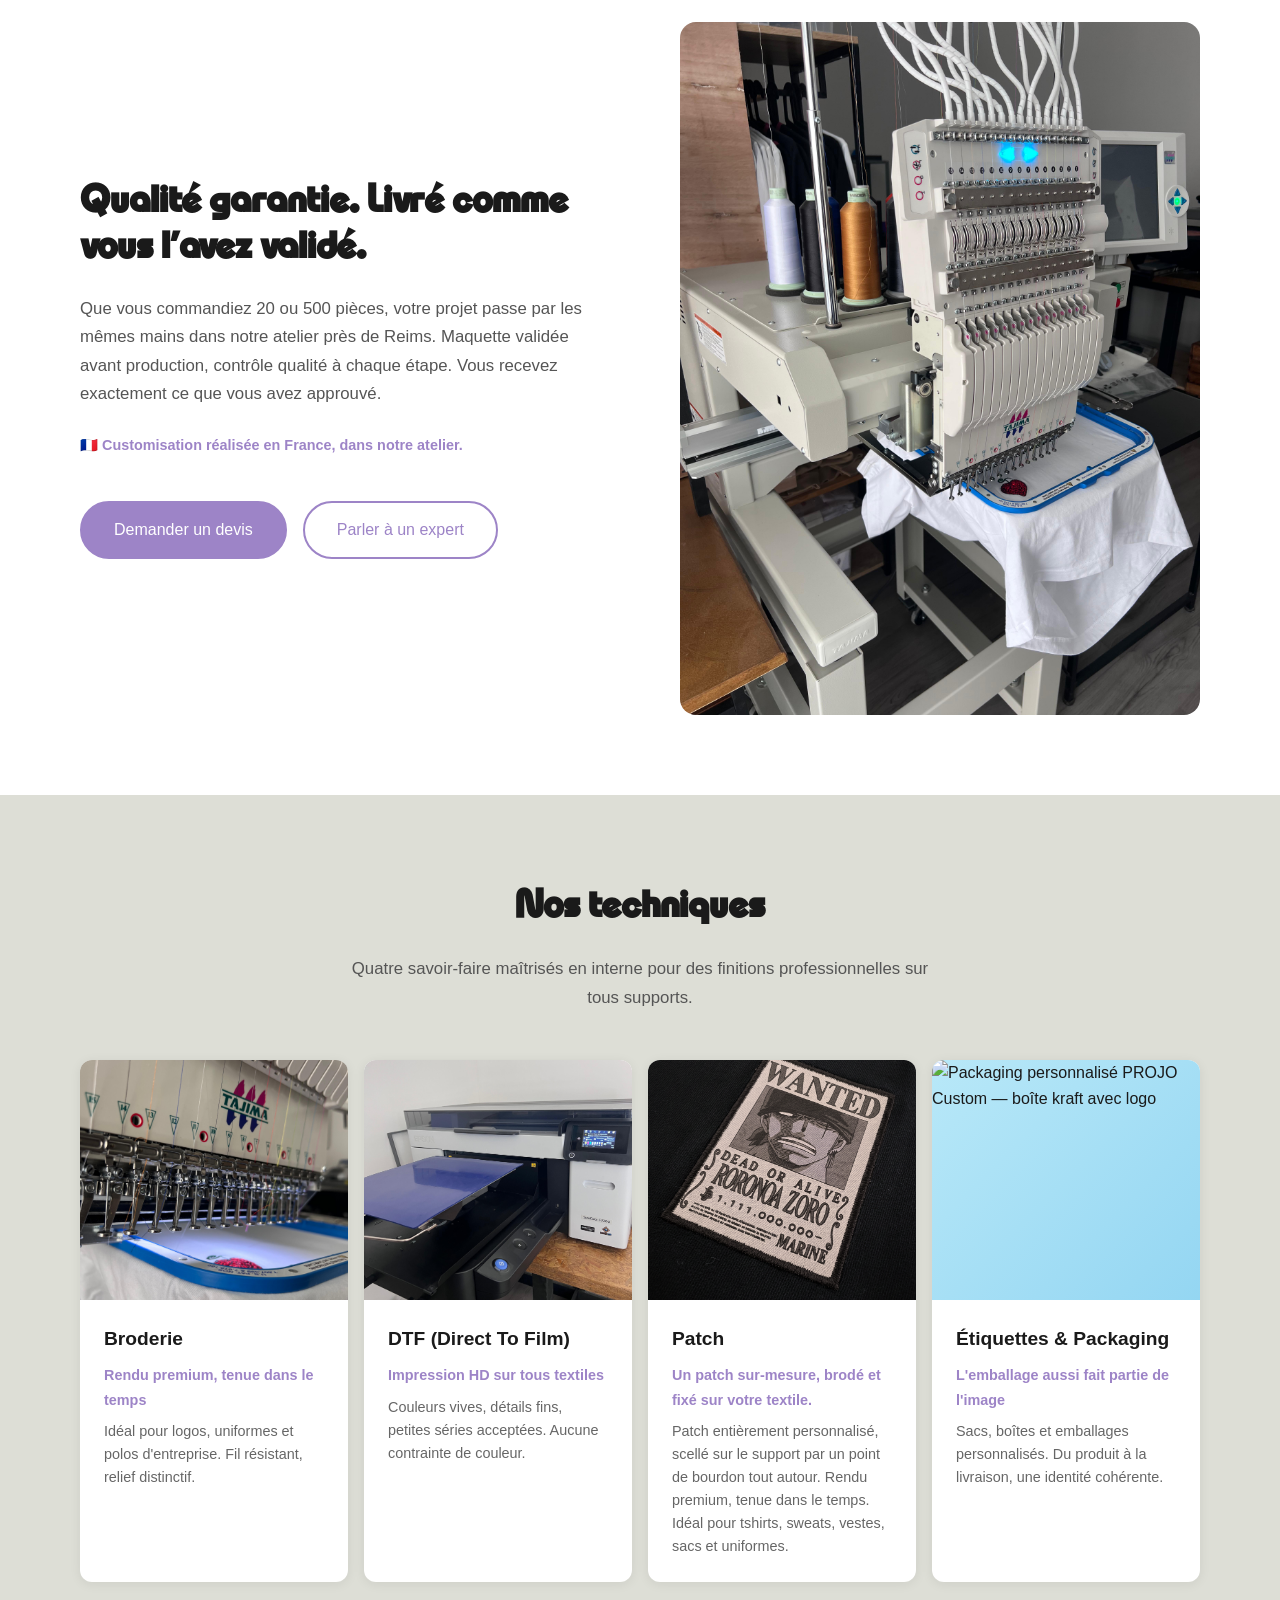
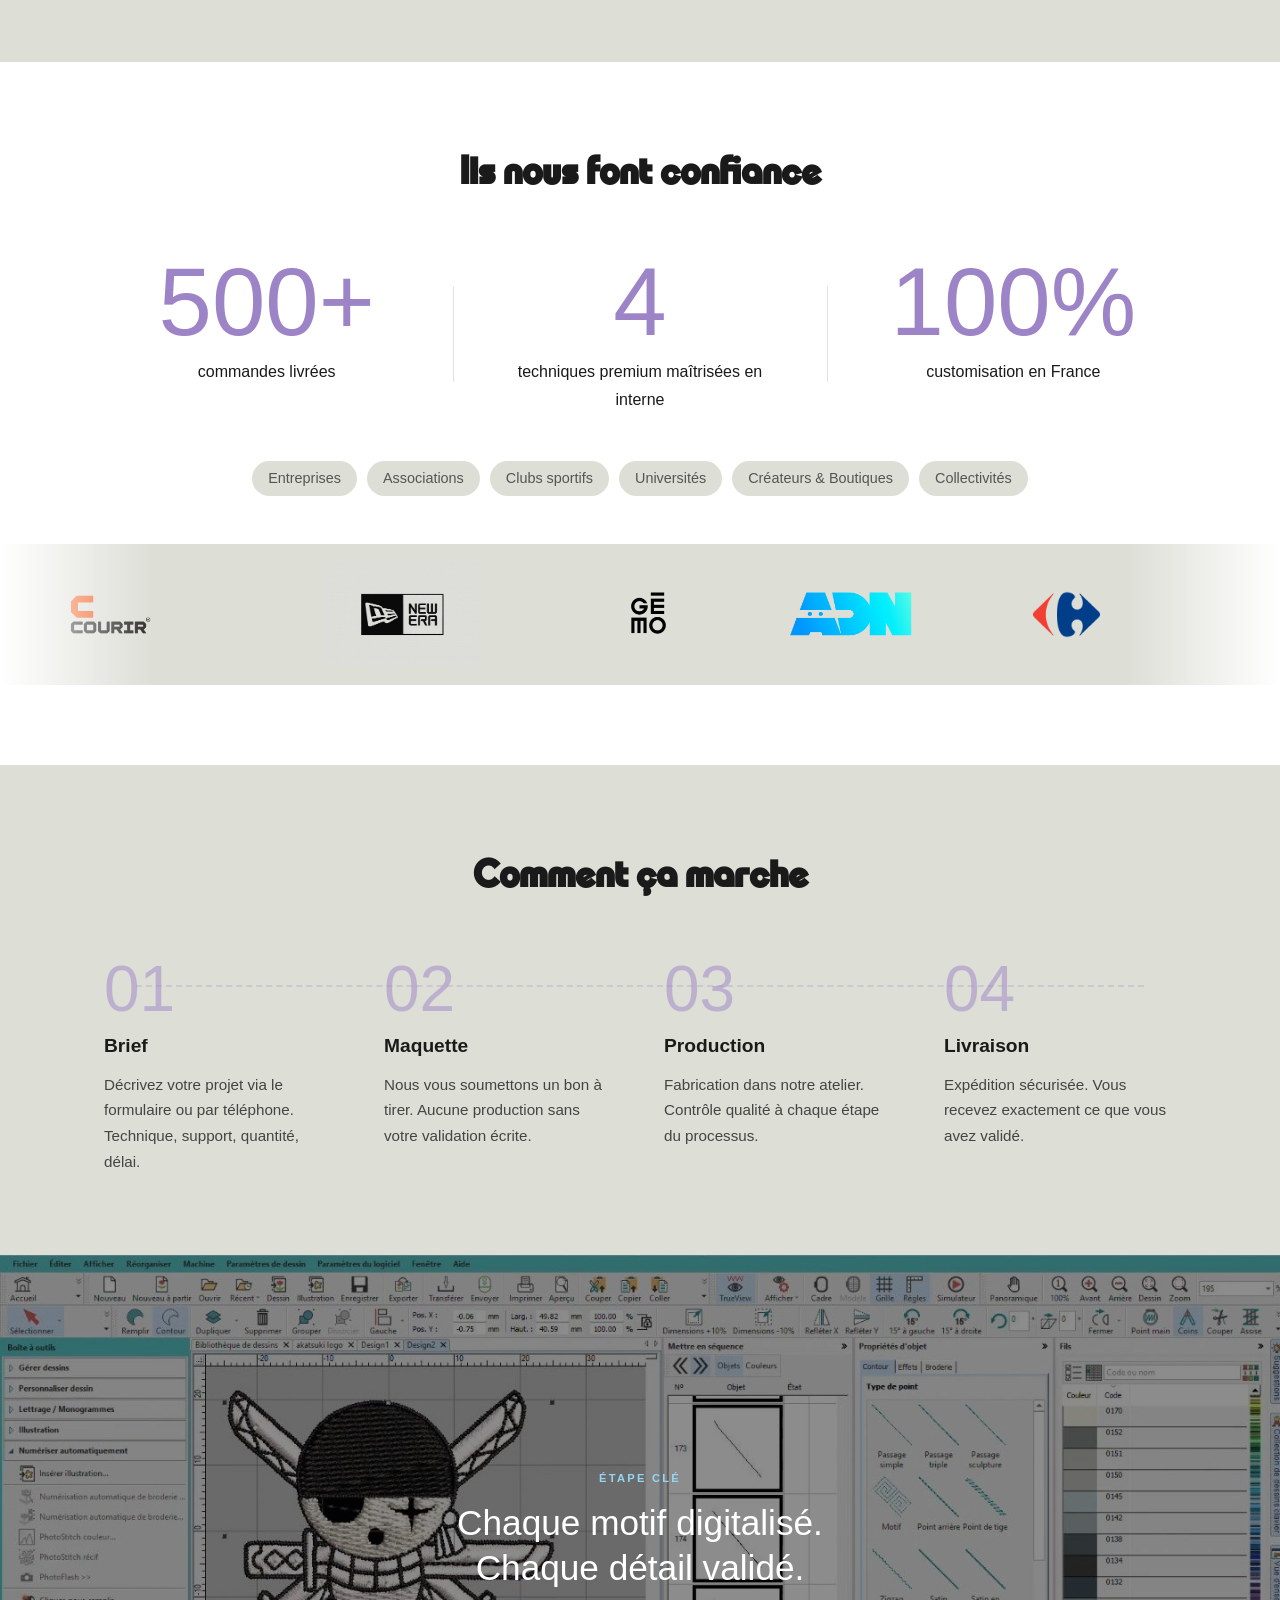
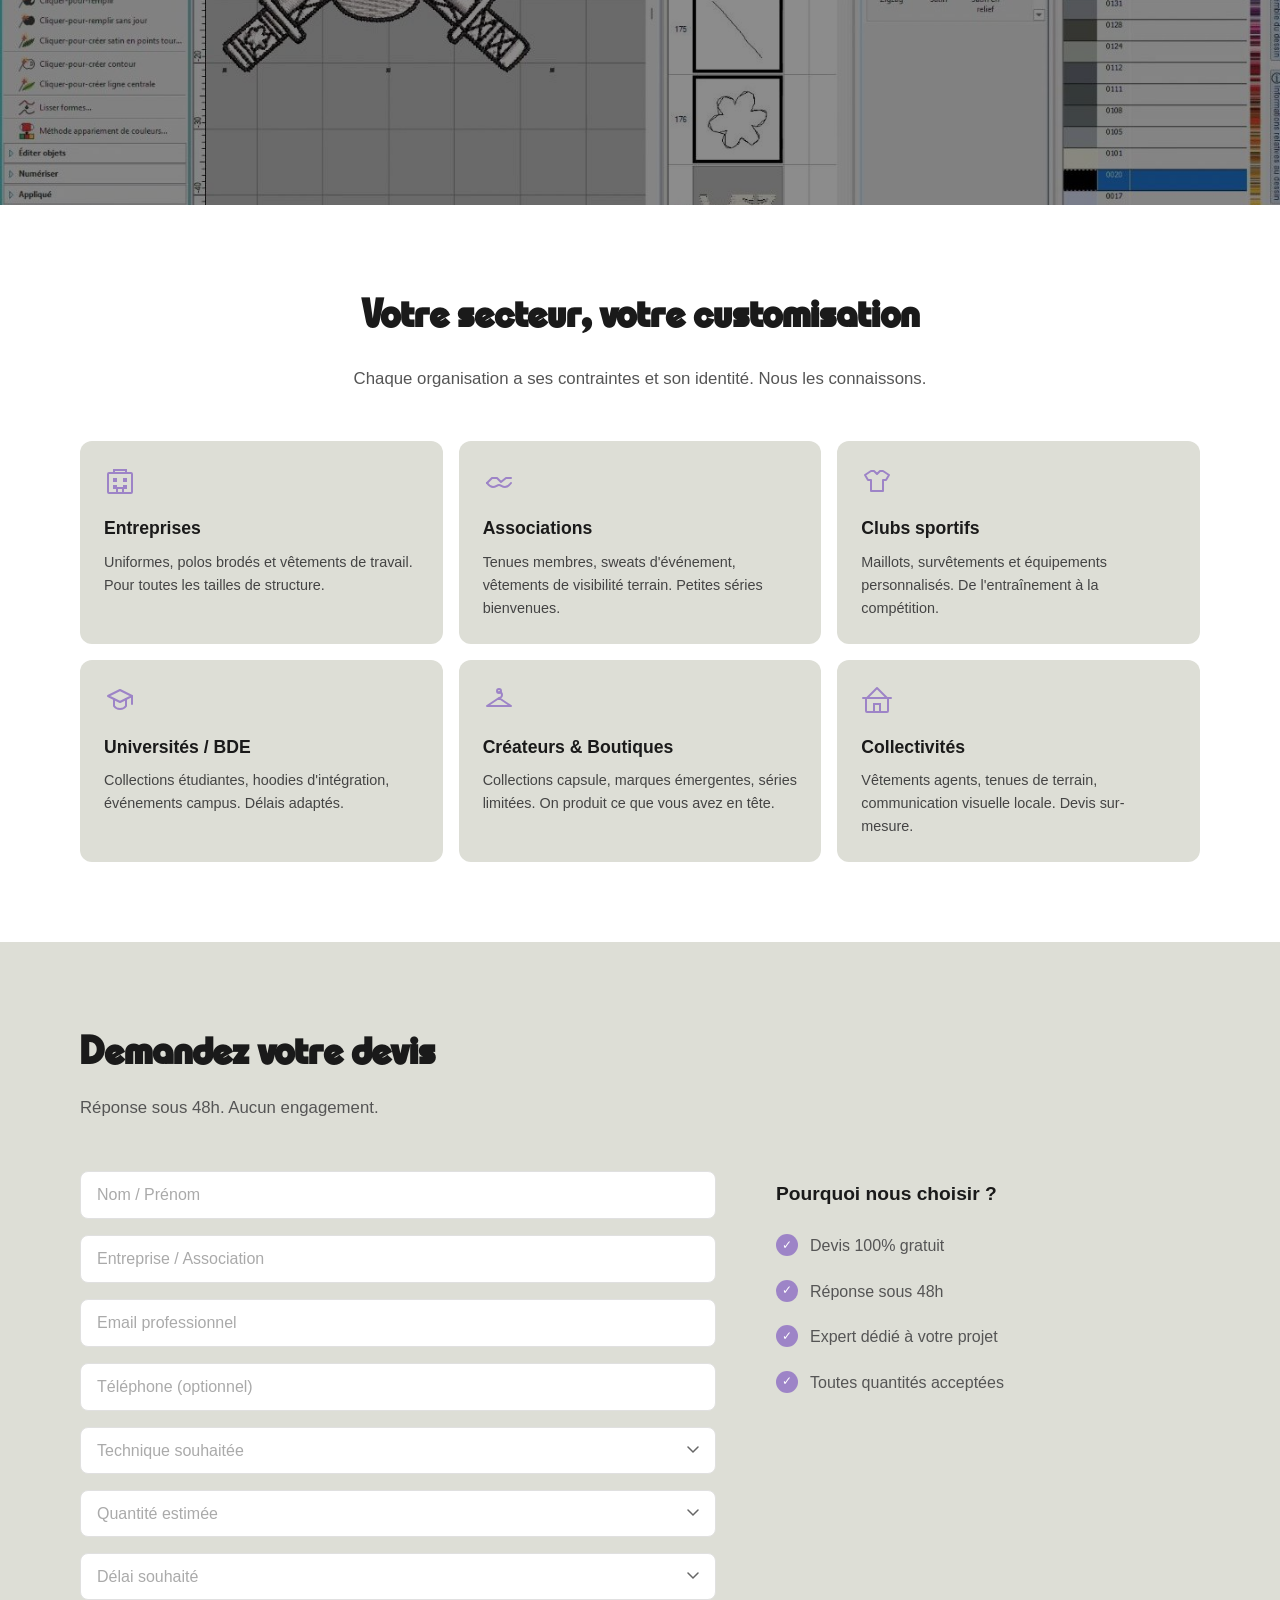
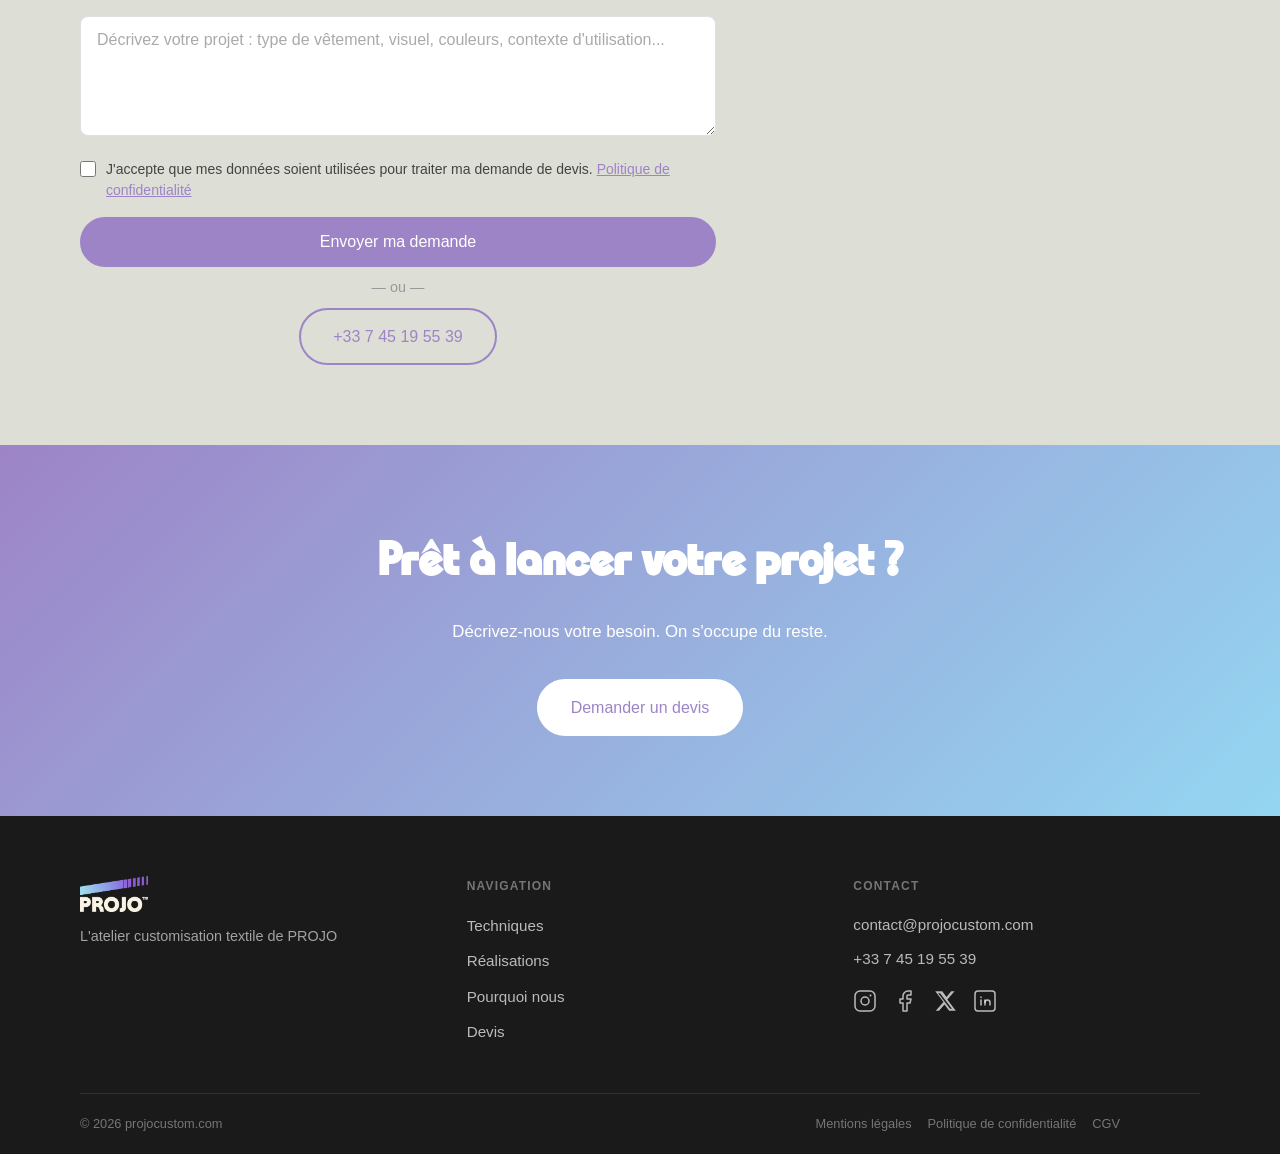
==== commit 9c4a5a73: "fix: remplace 'Réserver un appel' par +33 7 45 19 55 39 et met à jour le numéro WhatsApp sur toutes " ====
--- a/index.html
+++ b/index.html
@@ -437,7 +437,7 @@
 
           <p class="form-separator">— ou —</p>
           <div class="form-calendly">
-            <a href="https://calendly.com/contact-projostore/30min" class="btn-secondary" target="_blank" rel="noopener noreferrer">Réserver un appel</a>
+            <a href="tel:+33745195539" class="btn-secondary">+33 7 45 19 55 39</a>
           </div>
         </div>
 
@@ -506,7 +506,7 @@
             <p class="footer-col__heading">Contact</p>
             <div class="footer-col__contact">
               <a href="mailto:contact@projocustom.com">contact@projocustom.com</a>
-              <a href="https://calendly.com/contact-projostore/30min" target="_blank" rel="noopener noreferrer">Réserver un appel</a>
+              <a href="tel:+33745195539">+33 7 45 19 55 39</a>
               <div class="footer-social">
                 <a href="#" aria-label="Instagram PROJO Custom">
                   <svg xmlns="http://www.w3.org/2000/svg" width="24" height="24" viewBox="0 0 24 24" fill="none" stroke="currentColor" stroke-width="1.5" stroke-linecap="round" stroke-linejoin="round" aria-hidden="true">
@@ -575,7 +575,7 @@
       </div>
       <div class="wa-bubble__compose">
         <input type="text" class="wa-bubble__input" id="wa-input" placeholder="Écrire un message…" value="Bonjour PROJO Custom, j'ai une question sur un projet de customisation">
-        <a class="wa-bubble__send" id="wa-send" href="https://wa.me/33666525733" target="_blank" rel="noopener noreferrer" aria-label="Envoyer sur WhatsApp">
+        <a class="wa-bubble__send" id="wa-send" href="https://wa.me/33745195539" target="_blank" rel="noopener noreferrer" aria-label="Envoyer sur WhatsApp">
           <svg xmlns="http://www.w3.org/2000/svg" width="20" height="20" viewBox="0 0 24 24" fill="currentColor"><path d="M2.01 21L23 12 2.01 3 2 10l15 2-15 2z"/></svg>
         </a>
       </div>
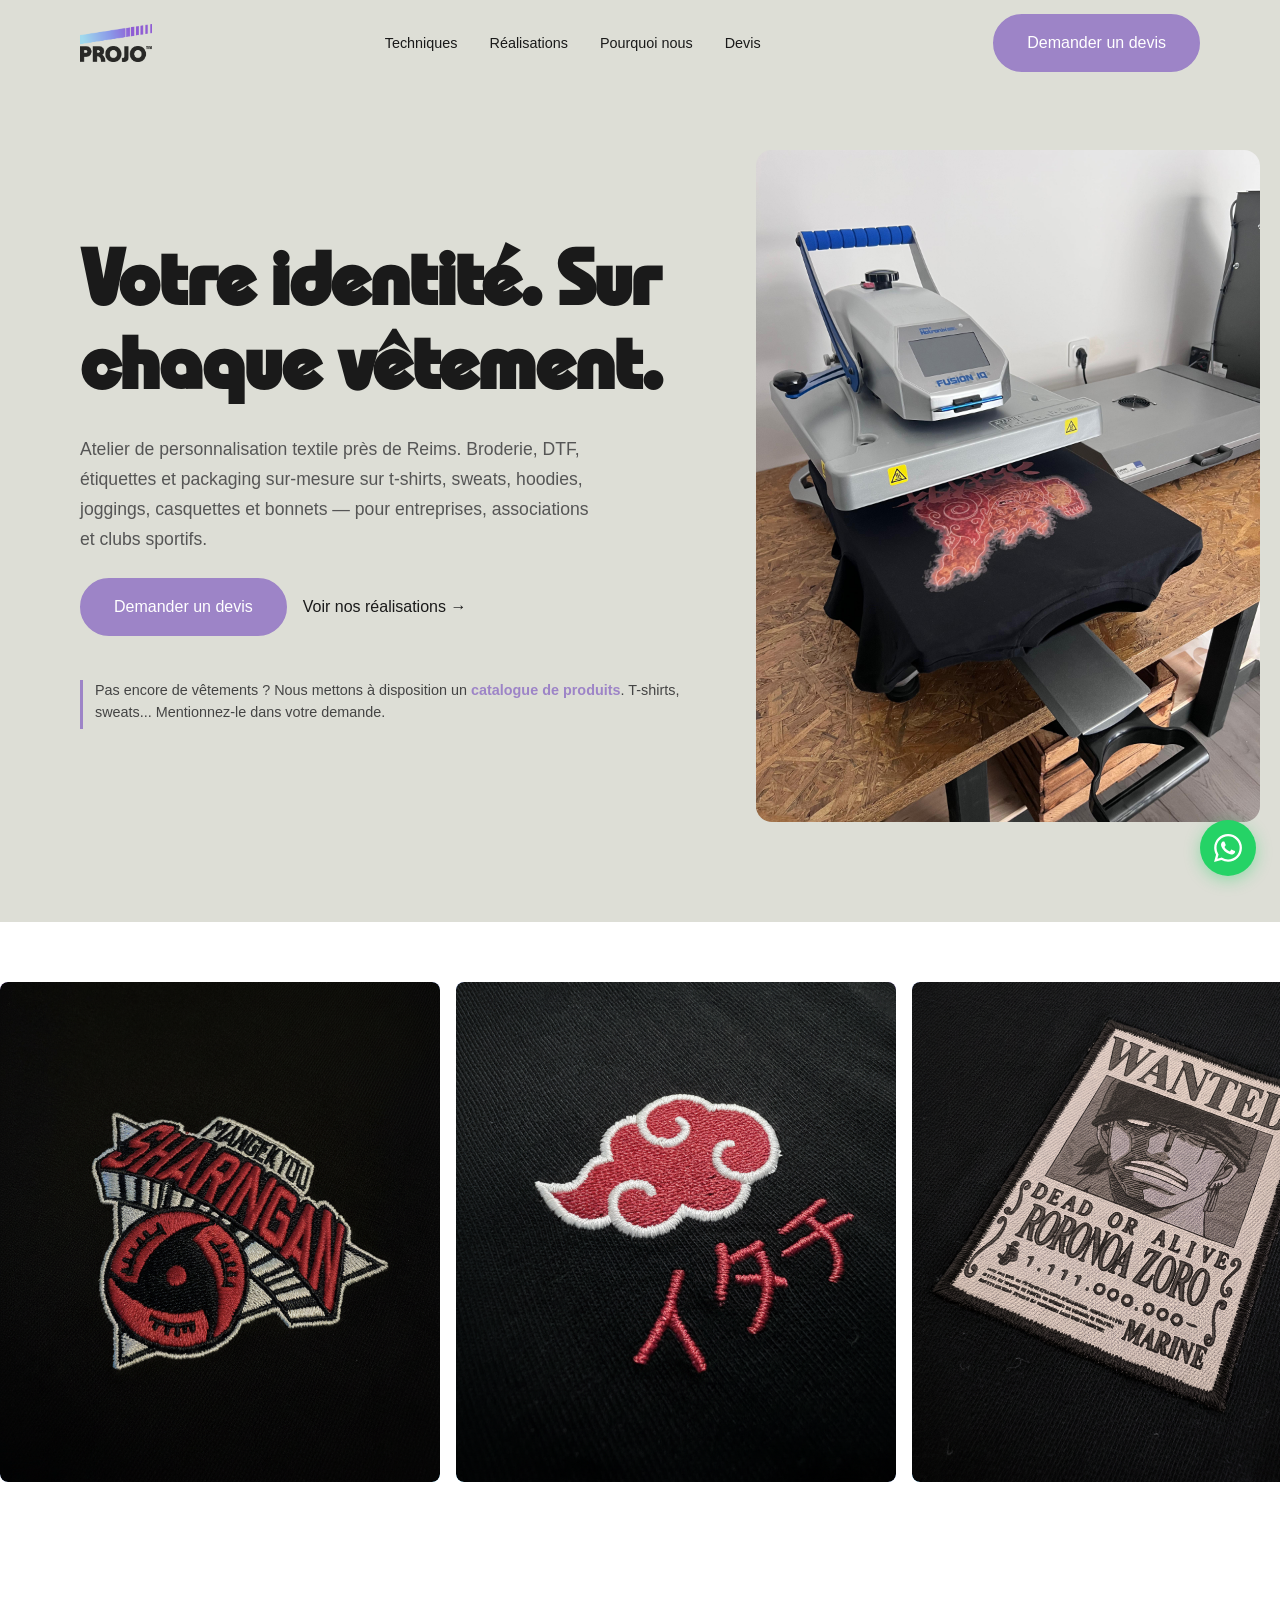
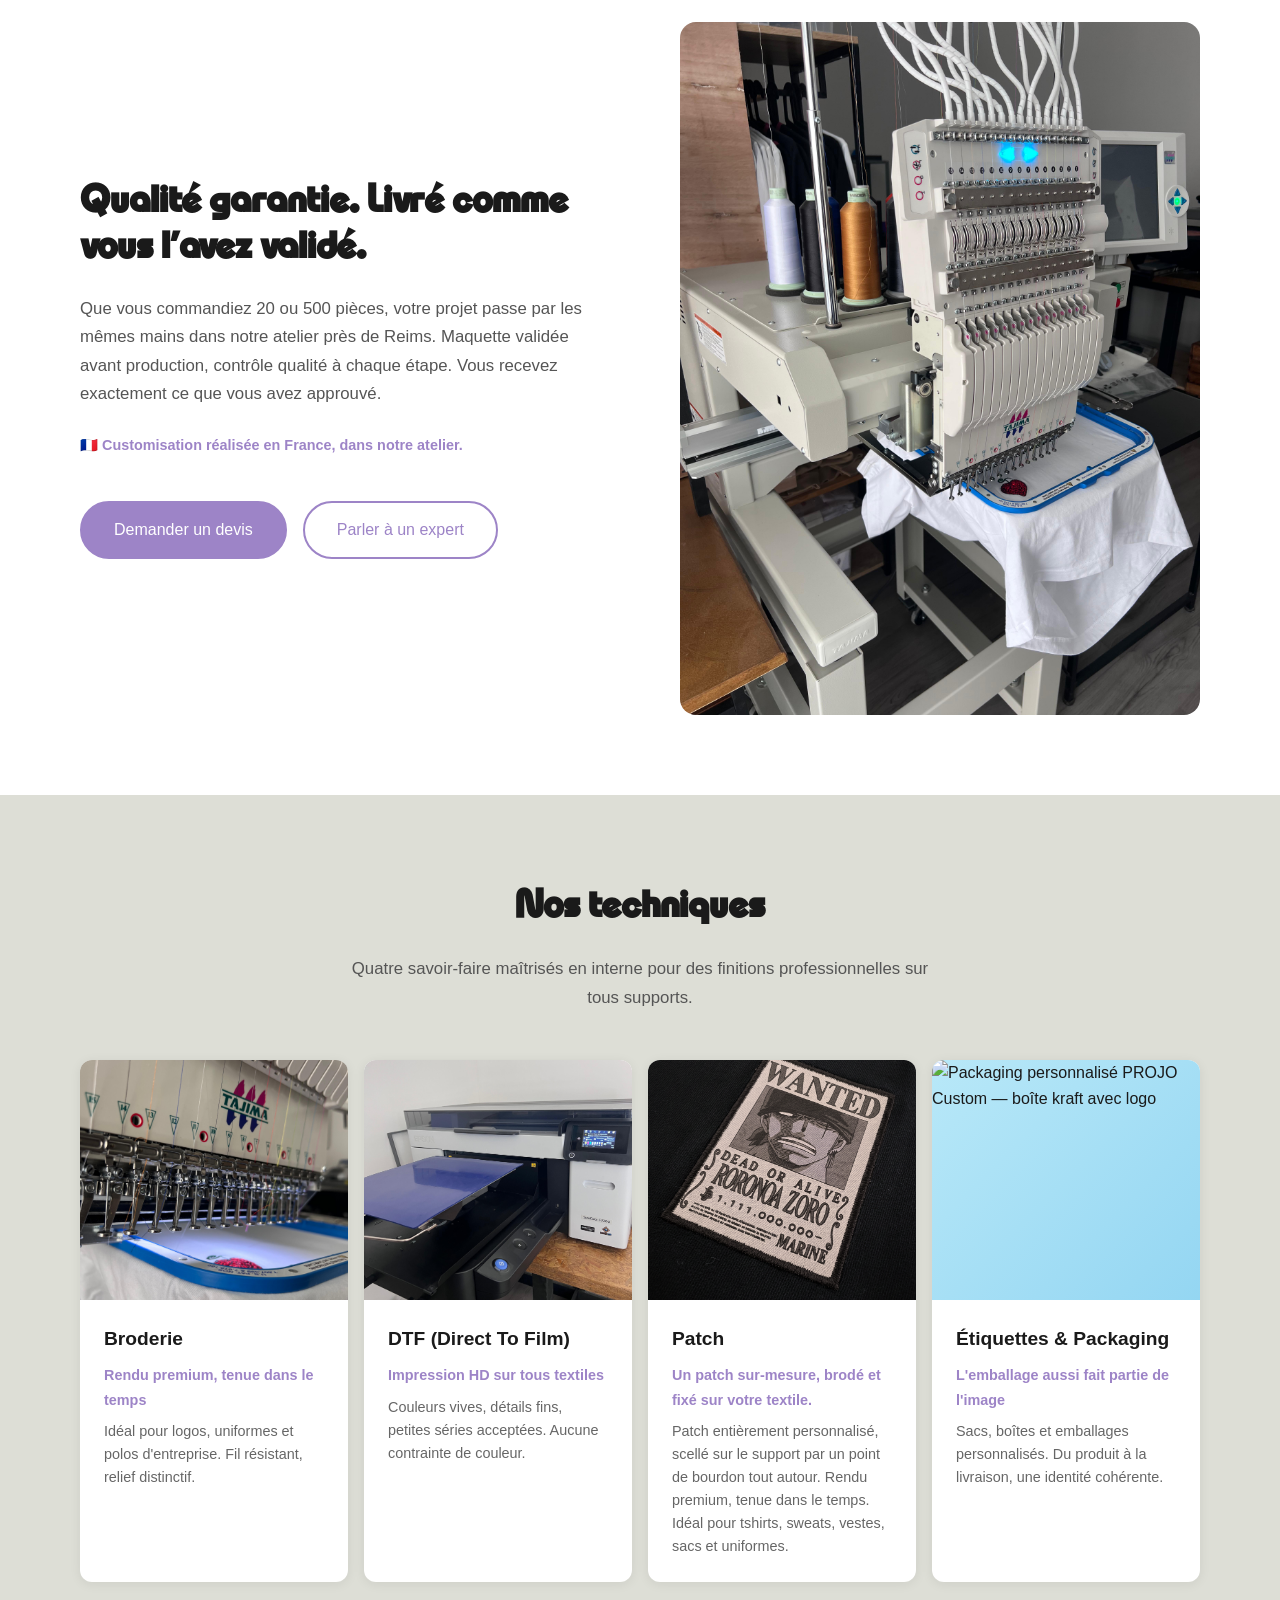
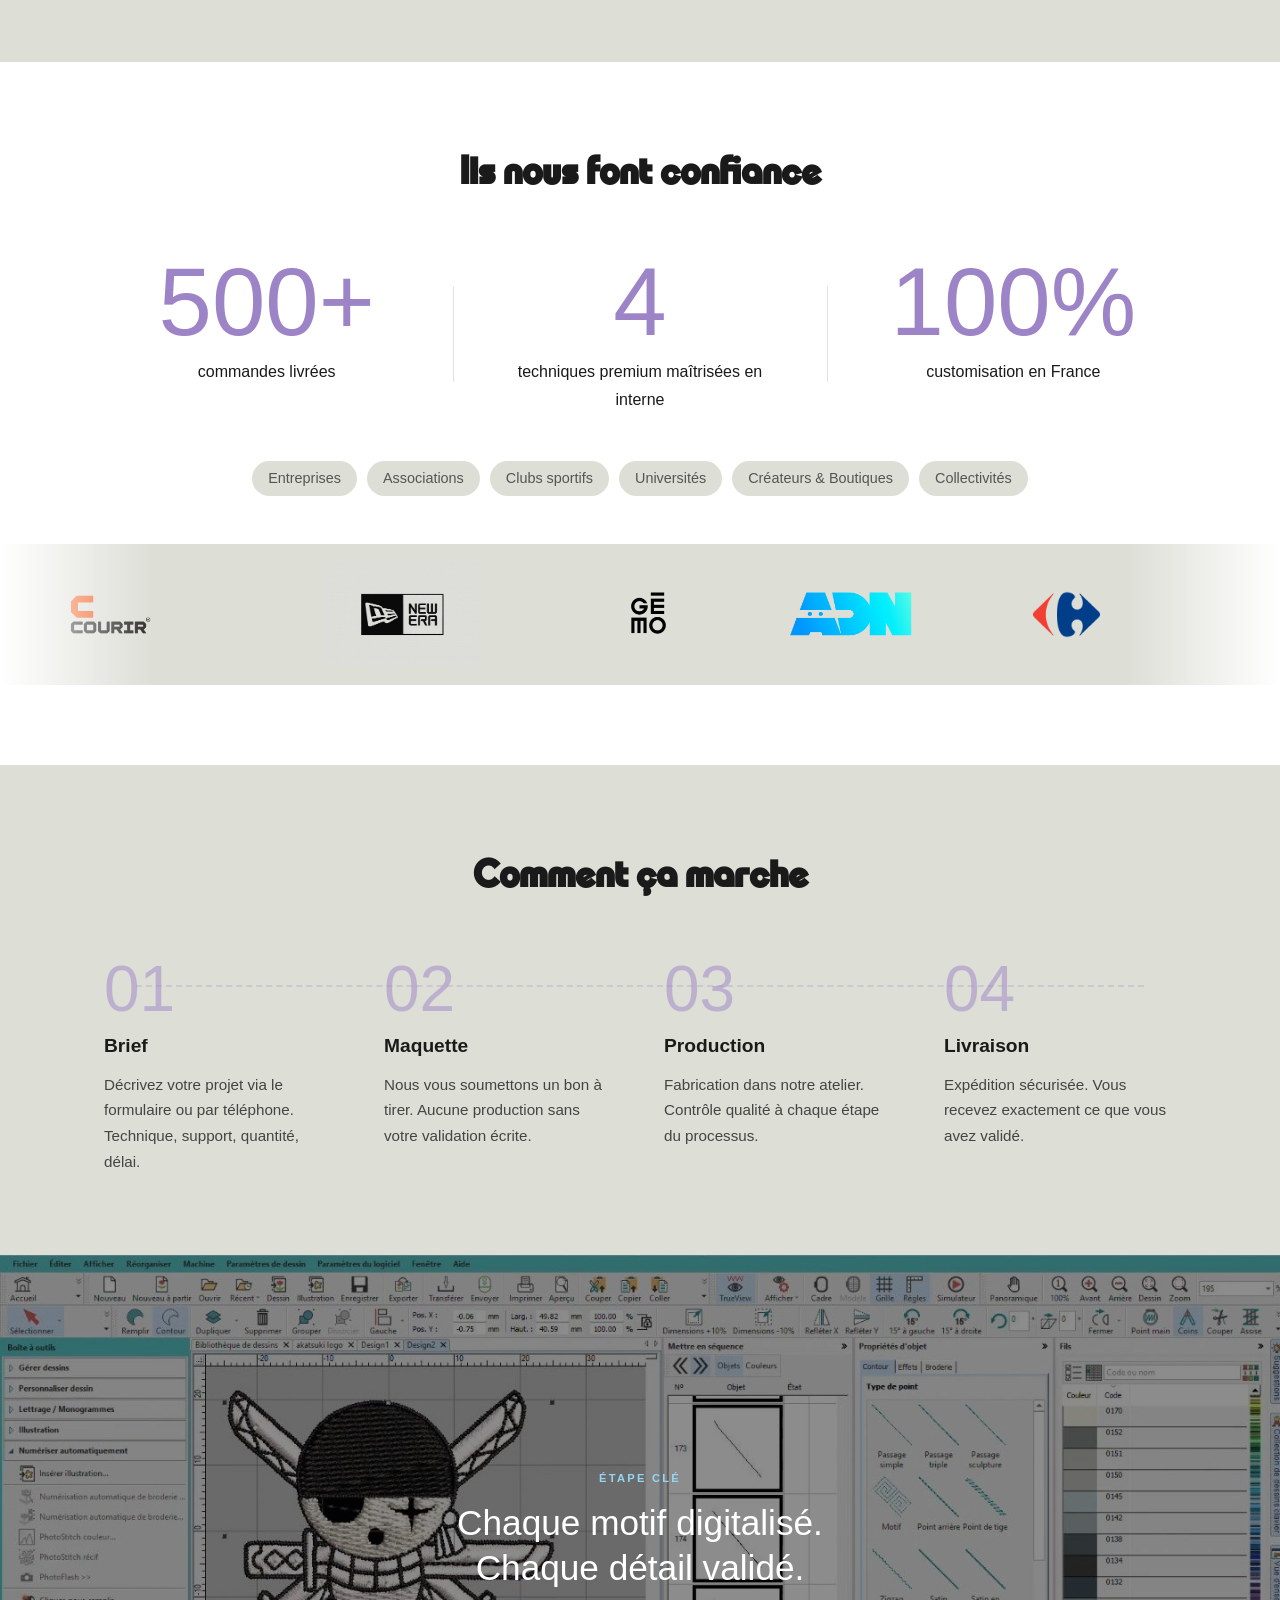
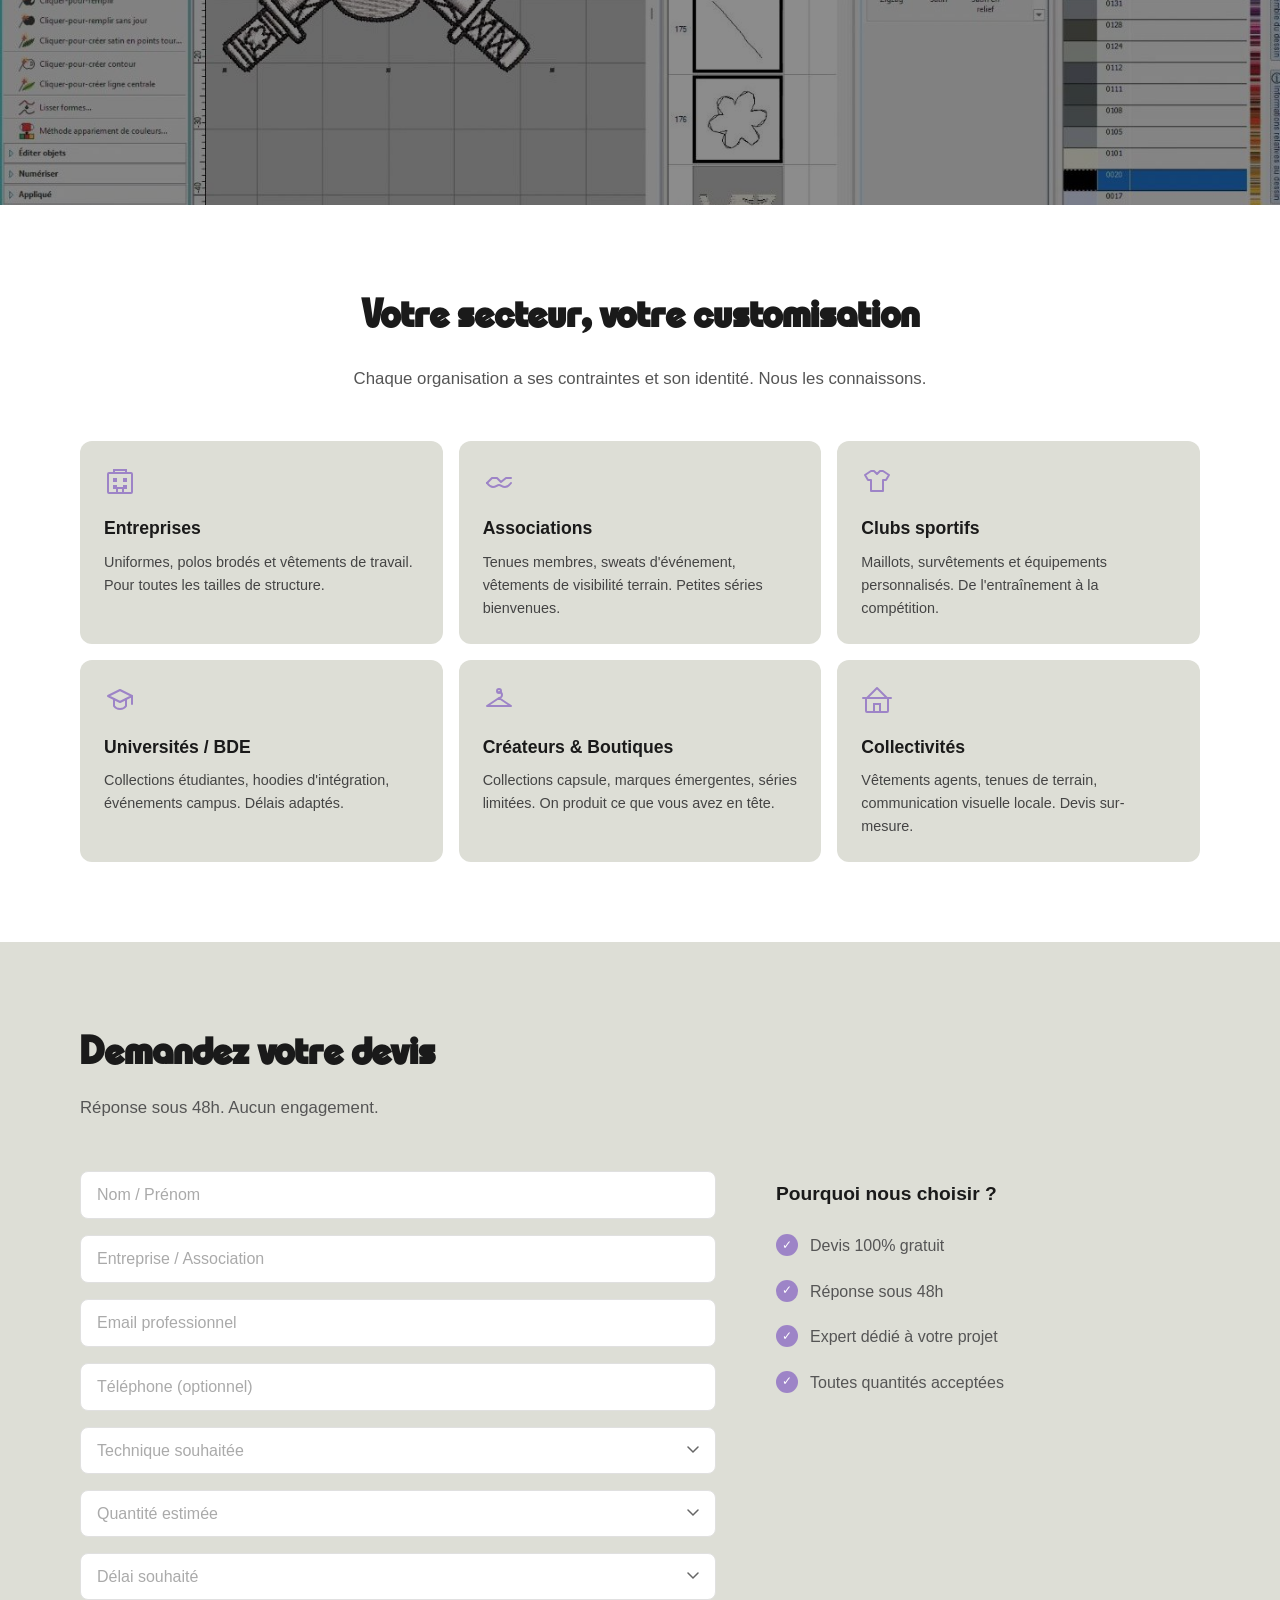
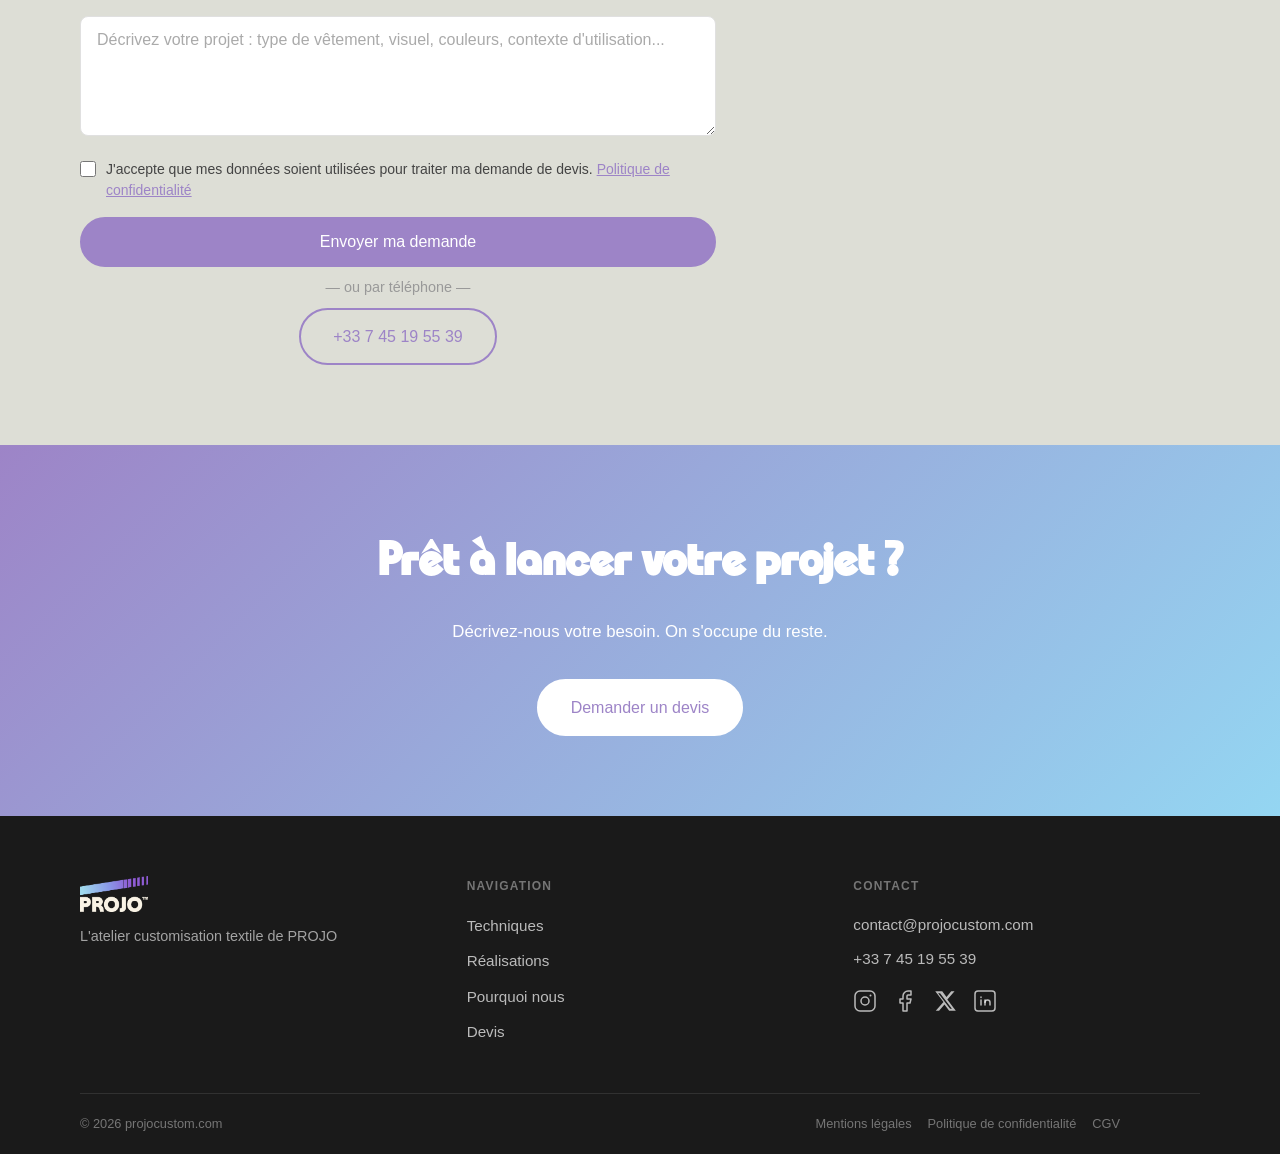
==== commit 6bf9dfec: "fix: séparateur 'ou par téléphone' avant le numéro dans le formulaire" ====
--- a/index.html
+++ b/index.html
@@ -435,7 +435,7 @@
             <button type="submit" class="btn-primary">Envoyer ma demande</button>
           </form>
 
-          <p class="form-separator">— ou —</p>
+          <p class="form-separator">— ou par téléphone —</p>
           <div class="form-calendly">
             <a href="tel:+33745195539" class="btn-secondary">+33 7 45 19 55 39</a>
           </div>
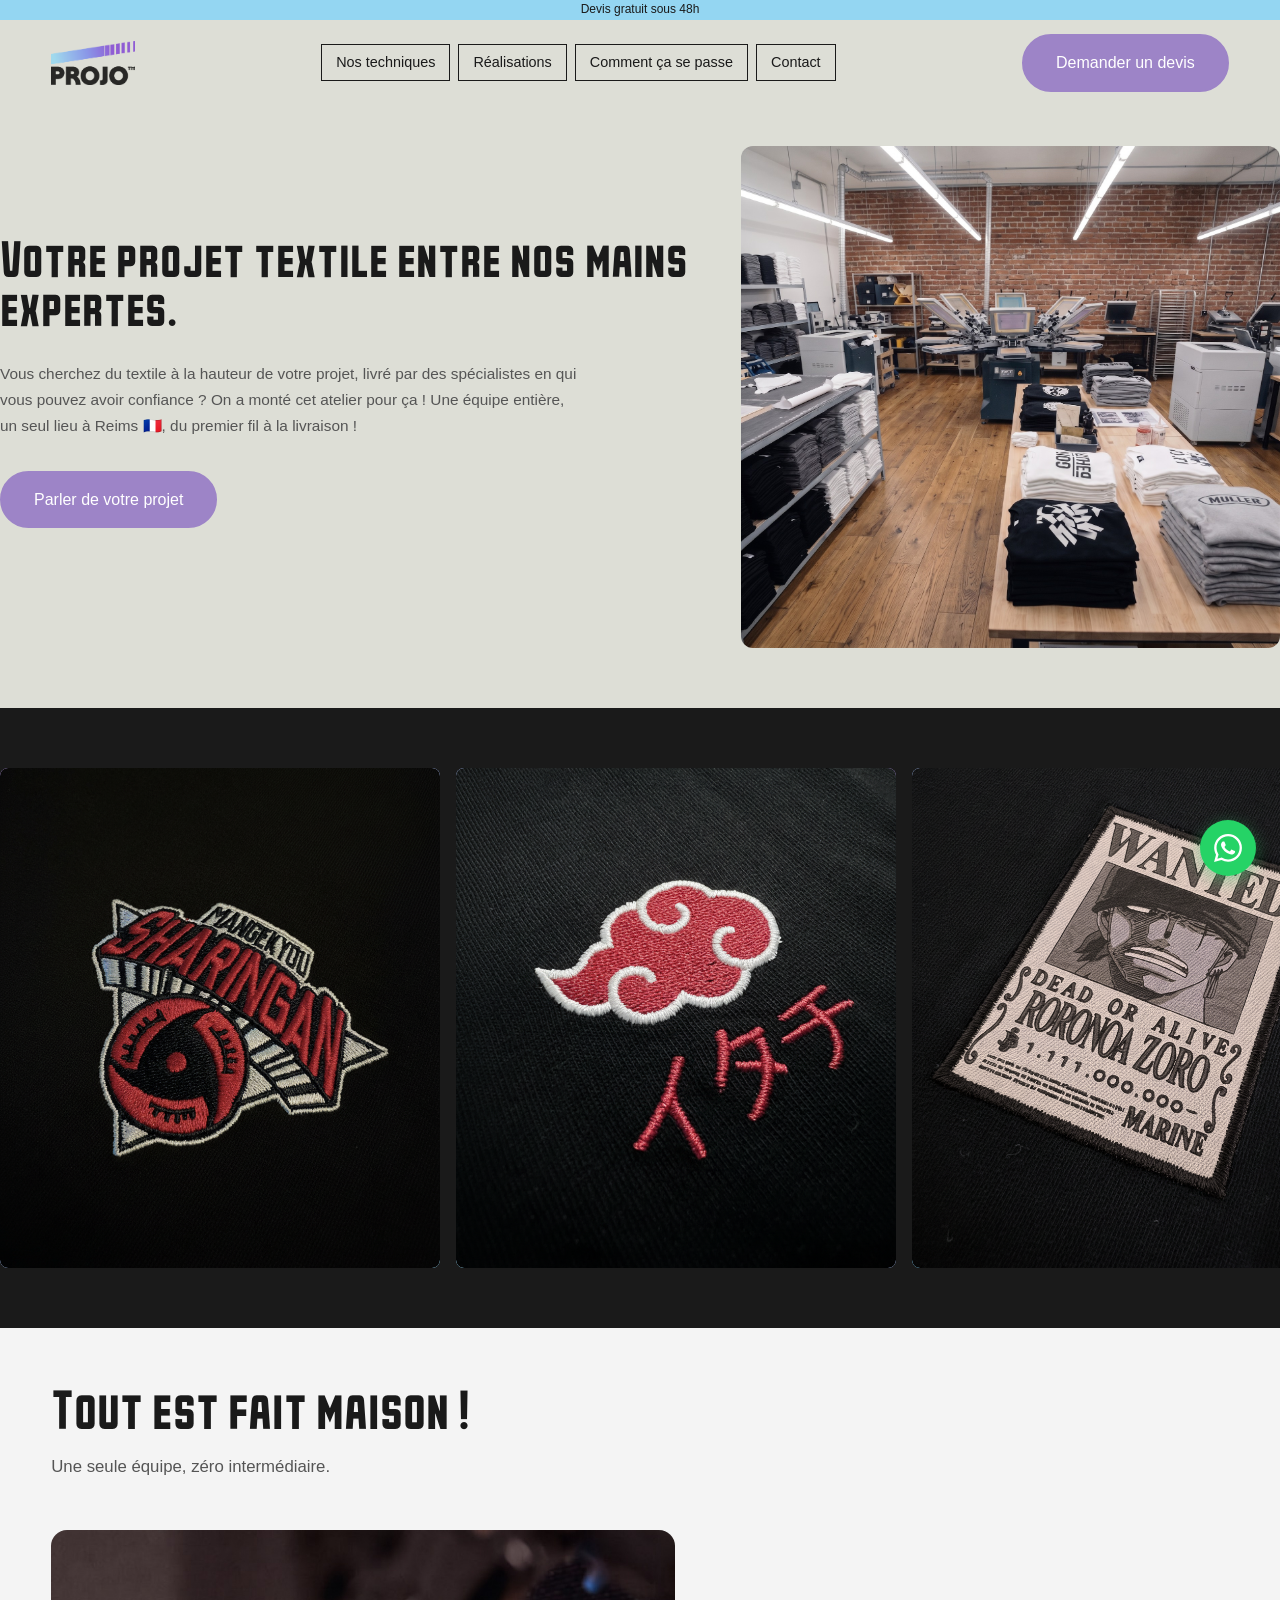
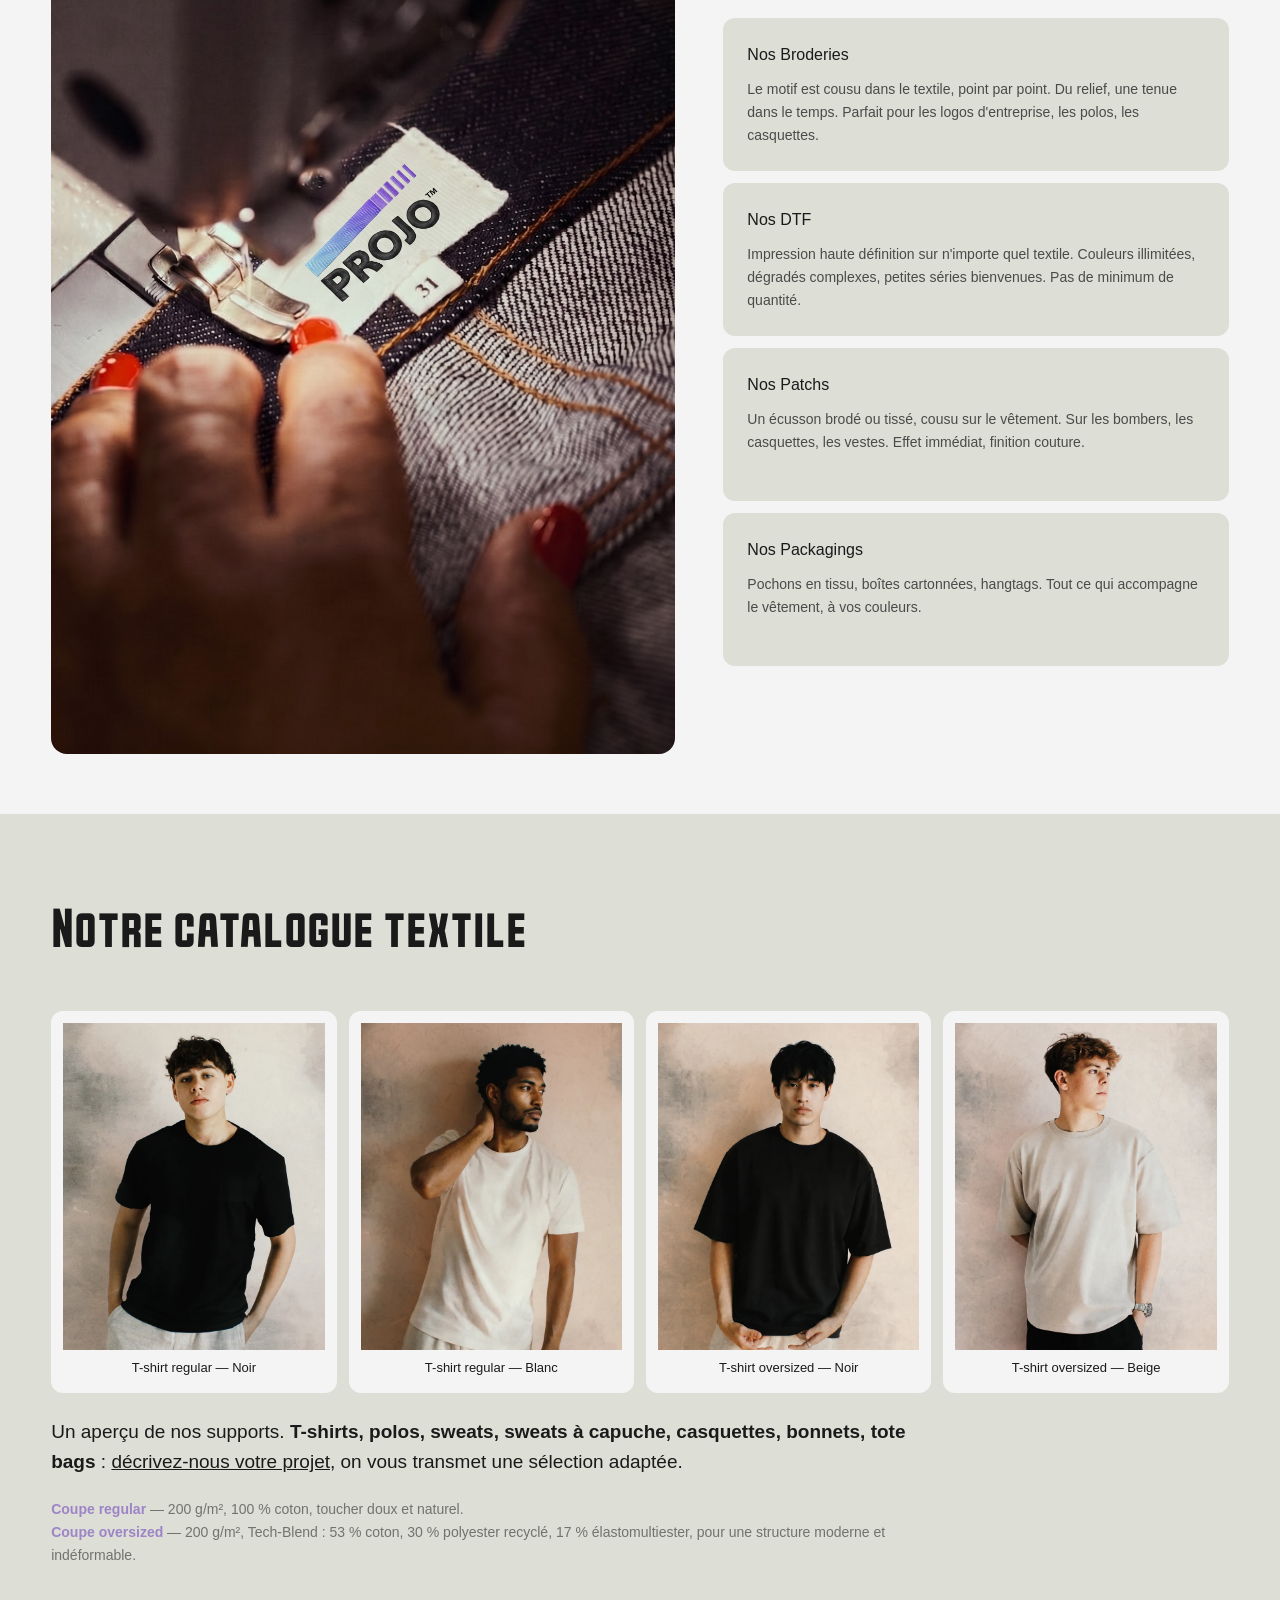
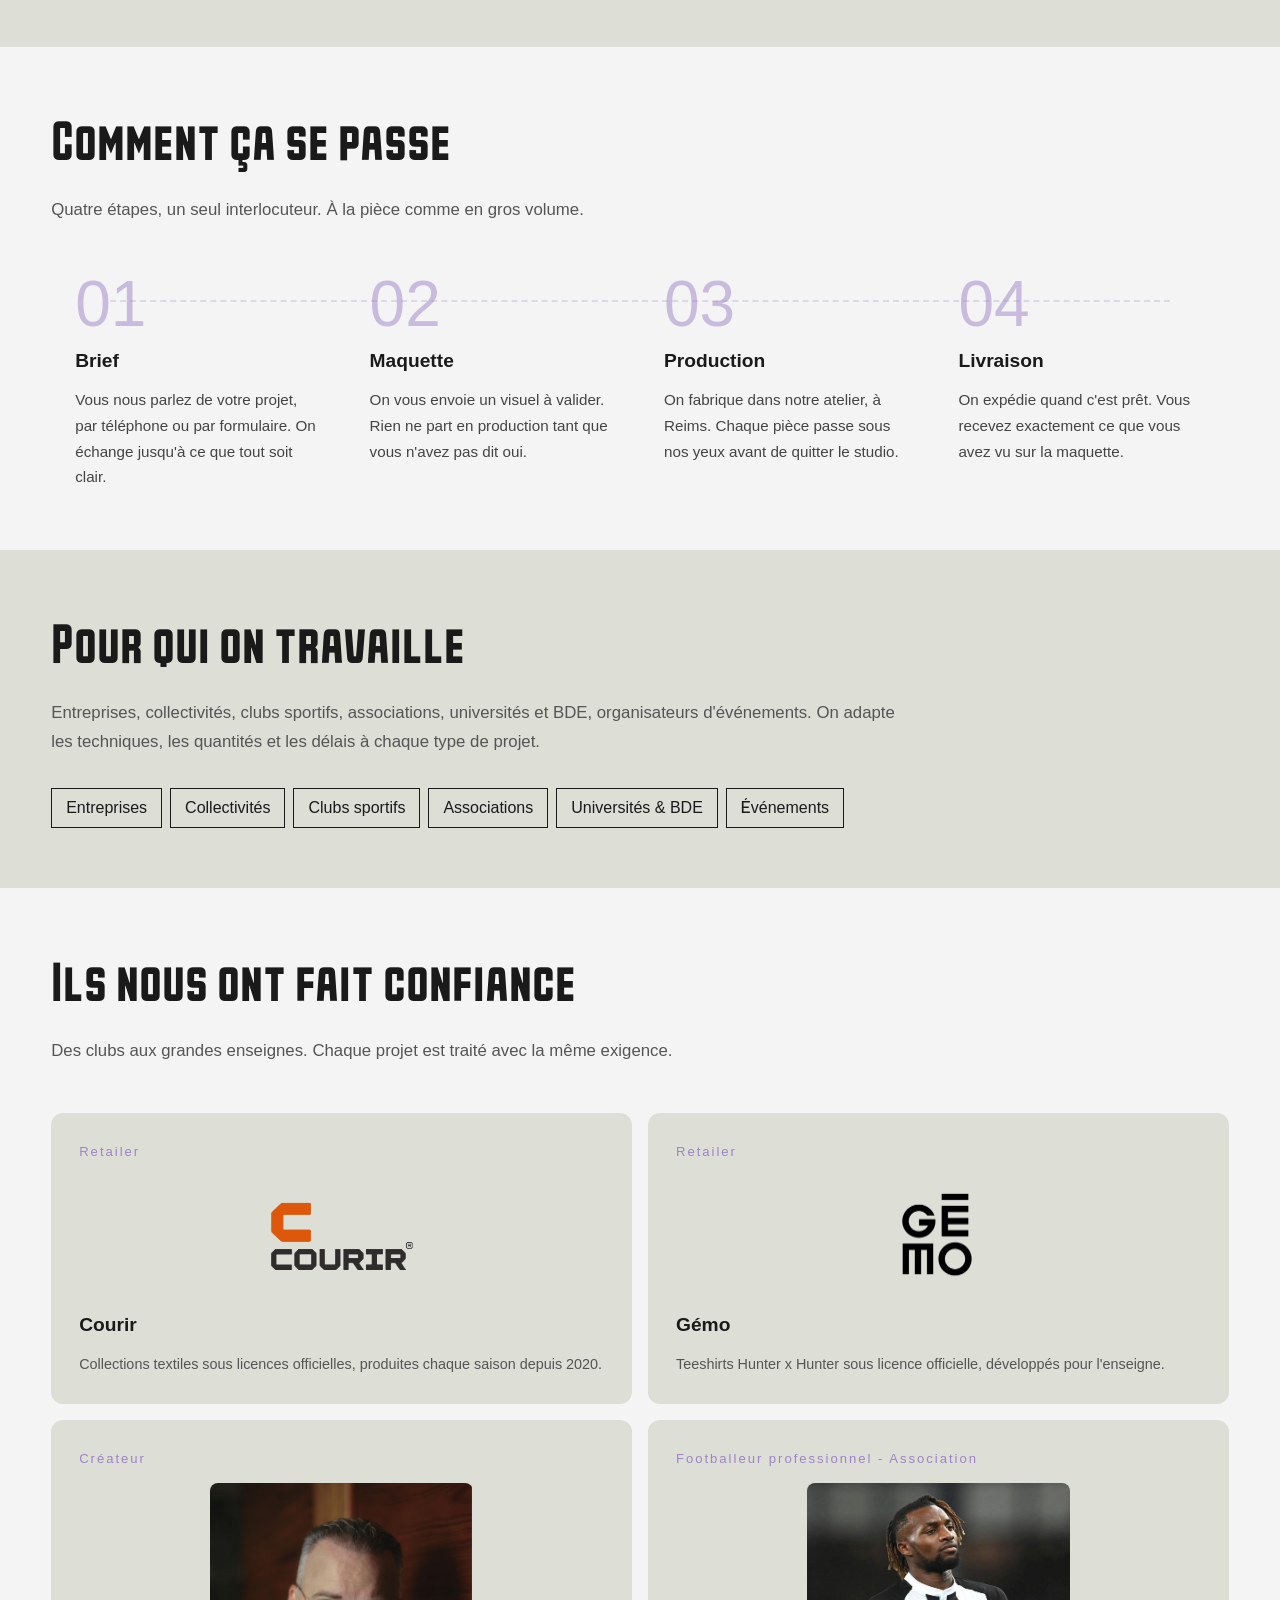
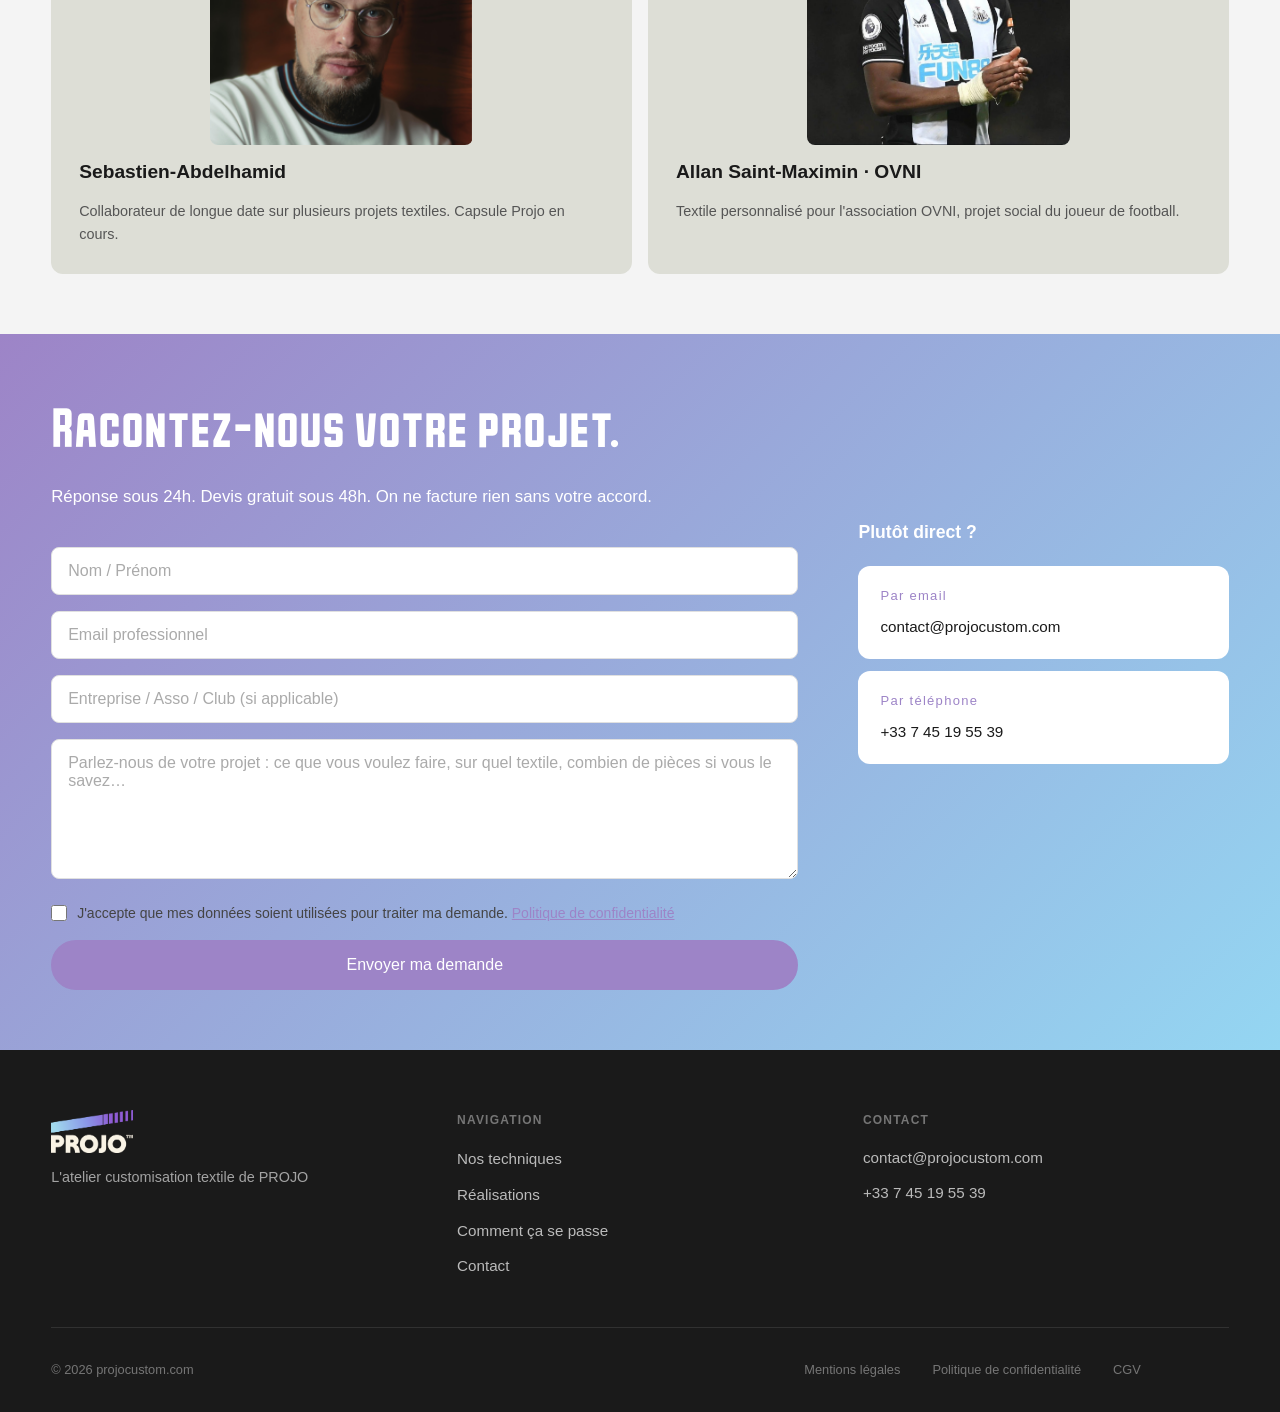
==== commit b5086636: "feat: bascule de la V2 en production index.html reçoit le contenu de la V2. La V1 précédemment servi" ====
--- a/index.html
+++ b/index.html
@@ -3,16 +3,1231 @@
 <head>
   <meta charset="UTF-8">
   <meta name="viewport" content="width=device-width, initial-scale=1.0">
-  <title>PROJO Custom — Atelier broderie &amp; DTF à Reims | Personnalisation textile sur-mesure</title>
-  <meta name="description" content="Broderie, DTF, étiquettes et packaging personnalisés pour entreprises, associations et clubs sportifs. Atelier près de Reims. Devis gratuit sous 48h.">
-  <link rel="icon" type="image/svg+xml" href="assets/icons/favicon.svg">
-  <link rel="apple-touch-icon" href="assets/icons/favicon.svg">
+  <title>Broderie &amp; impression textile personnalisée à Reims | PROJO</title>
+  <meta name="description" content="Atelier de customisation textile à Reims. Broderie, DTF, patchs et packaging pour entreprises, clubs, associations, universités et collectivités.">
+  <link rel="canonical" href="https://projocustom.com/">
+
+  <!-- Open Graph -->
+  <meta property="og:type" content="website">
+  <meta property="og:site_name" content="PROJO">
+  <meta property="og:locale" content="fr_FR">
+  <meta property="og:url" content="https://projocustom.com/">
+  <meta property="og:title" content="Broderie &amp; impression textile personnalisée à Reims | PROJO">
+  <meta property="og:description" content="Atelier de customisation textile à Reims. Broderie, DTF, patchs et packaging pour entreprises, clubs, associations, universités et collectivités.">
+  <meta property="og:image" content="https://projocustom.com/assets/images/og-projocustom.jpg">
+  <meta property="og:image:width" content="1200">
+  <meta property="og:image:height" content="630">
+  <meta property="og:image:alt" content="Atelier de customisation textile PROJO à Reims">
+
+  <!-- Twitter Card -->
+  <meta name="twitter:card" content="summary_large_image">
+  <meta name="twitter:url" content="https://projocustom.com/">
+  <meta name="twitter:title" content="Broderie &amp; impression textile personnalisée à Reims | PROJO">
+  <meta name="twitter:description" content="Atelier de customisation textile à Reims. Broderie, DTF, patchs et packaging pour entreprises, clubs, associations, universités et collectivités.">
+  <meta name="twitter:image" content="https://projocustom.com/assets/images/og-projocustom.jpg">
+  <meta name="twitter:image:alt" content="Atelier de customisation textile PROJO à Reims">
+
+  <link rel="icon" type="image/jpeg" href="assets/logo/Favicon Projo.jpeg">
+  <link rel="apple-touch-icon" href="assets/logo/Favicon Projo.jpeg">
   <link rel="stylesheet" href="style.css">
+  <link rel="preconnect" href="https://fonts.googleapis.com">
+  <link href="https://fonts.googleapis.com/css2?family=Space+Grotesk:wght@400;500;600&display=swap" rel="stylesheet">
+  <style>
+    @font-face {
+      font-family: 'Brumder';
+      src: url('assets/fonts/Brumder-Regular.otf') format('opentype');
+      font-weight: 400;
+      font-style: normal;
+    }
+
+    /* ── V2 : page background override ── */
+    html, body {
+      background-color: #F4F4F4;
+    }
+
+    /* ── Space Grotesk : éléments de corps de texte uniquement ── */
+    p, li, label {
+      font-family: 'Space Grotesk', Helvetica, Arial, sans-serif;
+    }
+
+    /* ── C8 : container fluide 1280px ── */
+    .container {
+      max-width: 1280px;
+      padding: 0 clamp(16px, 4vw, 80px);
+    }
+
+    /* ── C2 : bouton violet (CTA principal) ── */
+    .btn-noir {
+      display: inline-block;
+      font-family: 'VHS-Gothic', sans-serif;
+      font-size: 1rem;
+      background-color: #9D84C7;
+      color: #FFFFFF;
+      border: 2px solid #9D84C7;
+      border-radius: 999px;
+      padding: 14px 32px;
+      cursor: pointer;
+      transition: background-color 0.2s ease, border-color 0.2s ease, color 0.2s ease, transform 0.2s ease;
+      text-align: center;
+      text-decoration: none;
+    }
+    .btn-noir:hover {
+      background-color: #94D6F2;
+      border-color: #94D6F2;
+      color: #FFFFFF;
+      transform: translateY(-2px);
+    }
+    /* C2 : btn-primary hover → texte blanc */
+    .btn-primary:hover {
+      color: #FFFFFF;
+    }
+
+    /* ── Nav links : style tags rétro ── */
+    .nav__links a {
+      font-family: 'VHS-Gothic', sans-serif;
+      display: inline-block;
+      border: 1.5px solid #1A1A1A;
+      border-radius: 0;
+      padding: 6px 14px;
+      background: #DDDED6;
+      color: #1A1A1A;
+      text-decoration: none;
+      transition: background-color 0.2s ease, color 0.2s ease;
+    }
+
+    .nav__links a:hover {
+      background: #9D84C7;
+      color: #1A1A1A;
+    }
+
+    .nav__links {
+      /* display géré par style.css (none mobile / flex desktop 768px+) */
+      gap: 8px;
+      align-items: center;
+    }
+
+    .nav__mobile-links {
+      gap: 12px;
+      align-items: stretch;
+      width: 85%;
+    }
+
+    .nav__mobile-links li {
+      list-style: none;
+      width: 100%;
+    }
+
+    .nav__mobile-links a {
+      font-family: 'VHS-Gothic', sans-serif;
+      display: block;
+      width: 100%;
+      box-sizing: border-box;
+      text-align: center;
+      font-size: 13px;
+      padding: 12px 16px;
+      white-space: nowrap;
+      border: 1.5px solid #1A1A1A;
+      border-radius: 0;
+      background: #DDDED6;
+      color: #1A1A1A;
+      text-decoration: none;
+      transition: background-color 0.2s ease;
+    }
+
+    .nav__mobile-links a:hover {
+      background: #9D84C7;
+    }
+
+    .nav__mobile-cta {
+      font-family: 'VHS-Gothic', sans-serif;
+      display: block;
+      width: 85%;
+      box-sizing: border-box;
+      text-align: center;
+      font-size: 13px;
+      padding: 12px 16px;
+      white-space: nowrap;
+      background-color: #9D84C7;
+      color: #1A1A1A;
+      border-radius: 0;
+      border: none;
+      text-decoration: none;
+    }
+
+    /* ── C4 : section label ── */
+    .v2-label {
+      display: inline-block;
+      font-family: 'VHS-Gothic', sans-serif;
+      font-size: 17px;
+      letter-spacing: 0.15em;
+      text-transform: uppercase;
+      color: #9D84C7;
+      margin-bottom: 24px;
+    }
+
+    /* ════════════════════════════════════
+       SECTION 01 — HERO V2 (C1 fifty-fifty)
+    ════════════════════════════════════ */
+    .hero-v2 {
+      background-color: #DDDED6;
+      padding-top: 86px;
+      padding-bottom: 60px;
+    }
+
+    .hero-v2__inner {
+      display: flex;
+      flex-direction: column;
+    }
+
+    /* Mobile : image pleine largeur en haut (break out du container padding) */
+    .hero-v2__visual {
+      order: -1;
+      /* full-bleed exact : compense le padding réel du container */
+      width: calc(100% + 2 * clamp(16px, 4vw, 80px));
+      margin-left: calc(-1 * clamp(16px, 4vw, 80px));
+      height: 240px;
+      overflow: hidden;
+      border-radius: 0;
+    }
+
+    .hero-v2__visual img {
+      width: 100%;
+      height: 100%;
+      object-fit: cover;
+      object-position: center;
+      display: block;
+    }
+
+    .hero-v2__content {
+      padding: 40px 0 0;
+    }
+
+    .hero-v2__title {
+      font-family: 'Brumder', sans-serif;
+      font-weight: 400;
+      font-size: clamp(2.2rem, 3.5vw, 3.2rem);
+      line-height: 1.1;
+      color: #1A1A1A;
+      margin-bottom: 24px;
+    }
+
+    .hero-v2__subtitle {
+      font-family: 'Space Grotesk', Helvetica, Arial, sans-serif;
+      font-size: clamp(0.95rem, 1.2vw, 1.1rem);
+      color: #555;
+      max-width: 580px;
+      line-height: 1.7;
+      margin-bottom: 32px;
+    }
+
+    .hero-v2__ctas {
+      display: flex;
+      flex-wrap: wrap;
+      gap: 16px;
+      align-items: center;
+      margin-bottom: 28px;
+    }
+
+    .hero-v2__link {
+      font-family: 'Space Grotesk', Helvetica, Arial, sans-serif;
+      font-size: 1rem;
+      color: #1A1A1A;
+      transition: color 0.2s ease;
+      text-decoration: none;
+    }
+
+    .hero-v2__link:hover {
+      color: #94D6F2;
+    }
+
+    /* ════════════════════════════════════
+       SECTION 02 — MODÈLE INTÉGRÉ
+    ════════════════════════════════════ */
+    .s02 {
+      background-color: #F4F4F4;
+      padding: 60px 0;
+    }
+
+    .s02__header {
+      margin-bottom: 48px;
+    }
+
+    .s02__title {
+      font-family: 'Brumder', sans-serif;
+      font-weight: 400;
+      font-size: clamp(2rem, 5vw, 3rem);
+      line-height: 1.1;
+      color: #1A1A1A;
+      margin-bottom: 12px;
+    }
+
+    .s02__subtitle {
+      font-family: 'Space Grotesk', Helvetica, Arial, sans-serif;
+      font-size: 1.05rem;
+      color: #555;
+      line-height: 1.7;
+    }
+
+    .s02__inner {
+      display: flex;
+      flex-direction: column;
+      gap: 40px;
+    }
+
+    .s02__photo {
+      width: 100%;
+      border-radius: 16px;
+      overflow: hidden;
+      flex-shrink: 0;
+    }
+
+    .s02__photo img {
+      width: 100%;
+      height: 432px;
+      object-fit: cover;
+      display: block;
+    }
+
+    .s02__tech-grid {
+      display: grid;
+      /* minmax(0, 1fr) : sans ça les colonnes ne peuvent pas descendre sous la
+         largeur min-content des descriptions et débordent à 320px / 768px */
+      grid-template-columns: repeat(2, minmax(0, 1fr));
+      grid-auto-rows: 1fr;
+      gap: 12px;
+      flex: 1;
+      min-width: 0;
+    }
+
+    /* Blocs non cliquables : ni hover, ni curseur main */
+    .s02-tech-card {
+      background-color: #DDDED6;
+      color: #1A1A1A;
+      font-family: 'VHS-Gothic', sans-serif;
+      font-size: 1rem;
+      border-radius: 12px;
+      padding: 24px;
+      display: flex;
+      flex-direction: column;
+      align-items: flex-start;
+      justify-content: flex-start;
+      gap: 10px;
+    }
+
+    @media (min-width: 1024px) {
+      .s02__tech-grid {
+        grid-template-columns: minmax(0, 1fr);
+      }
+    }
+
+    /* ════════════════════════════════════
+       SECTION 03 — CE QU'ON FAIT
+    ════════════════════════════════════ */
+    .s03 {
+      background-color: #DDDED6;
+      padding: 60px 0;
+    }
+
+    .s03__header {
+      margin-bottom: 48px;
+    }
+
+    .s03__title {
+      font-family: 'Brumder', sans-serif;
+      font-weight: 400;
+      font-size: clamp(2rem, 5vw, 3rem);
+      color: #1A1A1A;
+      margin-bottom: 12px;
+    }
+
+    .s03__subtitle {
+      font-family: 'Space Grotesk', Helvetica, Arial, sans-serif;
+      font-size: 1.05rem;
+      color: #555;
+      line-height: 1.7;
+    }
+
+    .s03-grid {
+      display: grid;
+      grid-template-columns: 1fr;
+      gap: 16px;
+      margin-bottom: 64px;
+    }
+
+    .s03-card {
+      background-color: #F4F4F4;
+      border-radius: 12px;
+      padding: 28px;
+      transition: transform 0.25s ease, box-shadow 0.25s ease;
+    }
+
+    .s03-card:hover {
+      transform: translateY(-4px);
+      box-shadow: 0 8px 24px rgba(0, 0, 0, 0.1);
+    }
+
+    .s03-card--link {
+      text-decoration: none;
+      cursor: pointer;
+      display: flex;
+      align-items: center;
+    }
+
+    .s03-card__title {
+      font-family: 'VHS-Gothic', sans-serif;
+      font-size: 1.1rem;
+      color: #9D84C7;
+      margin-bottom: 10px;
+    }
+
+    /* C6 : hiérarchie interne cartes techniques */
+    .s03-card__accroche {
+      font-family: 'Space Grotesk', Helvetica, Arial, sans-serif;
+      font-size: 15px;
+      font-weight: 700;
+      color: #9D84C7;
+      margin-bottom: 8px;
+    }
+
+    .s03-card__body,
+    .s02-tech-card__body {
+      font-family: 'Space Grotesk', Helvetica, Arial, sans-serif;
+      font-size: 14px;
+      color: rgba(26, 26, 26, 0.75);
+      line-height: 1.65;
+    }
+
+    .s03-catalogue__grid {
+      display: grid;
+      grid-template-columns: repeat(2, 1fr);
+      gap: 12px;
+      margin-bottom: 24px;
+    }
+
+    /* C7 : vignettes catalogue */
+    .s03-vignette {
+      background-color: #F4F4F4;
+      border-radius: 12px;
+      min-height: 140px;
+      display: flex;
+      flex-direction: column;
+      align-items: center;
+      padding: 12px 12px 14px;
+      transition: transform 0.25s ease, box-shadow 0.25s ease;
+      overflow: hidden;
+    }
+
+    .s03-vignette__img {
+      width: 100%;
+      height: auto;
+      aspect-ratio: 4 / 5;
+      object-fit: cover;
+      object-position: center top;
+      display: block;
+    }
+
+    .s03-vignette:hover {
+      transform: translateY(-4px);
+      box-shadow: 0 8px 24px rgba(0, 0, 0, 0.1);
+    }
+
+    .s03-vignette__label {
+      font-family: 'VHS-Gothic', sans-serif;
+      font-size: 13px;
+      color: #1A1A1A;
+      margin-top: 8px;
+      flex-shrink: 0;
+    }
+
+    /* C5 : lien catalogue */
+    .s03__catalogue-link {
+      font-family: 'Space Grotesk', Helvetica, Arial, sans-serif;
+      font-size: 16px;
+      font-weight: 700;
+      color: #1A1A1A;
+      transition: color 0.2s ease;
+      text-decoration: none;
+    }
+
+    .s03__catalogue-link:hover {
+      color: #9D84C7;
+    }
+
+    /* ════════════════════════════════════
+       SECTION 04 — COMMENT ÇA SE PASSE
+    ════════════════════════════════════ */
+    .s04 {
+      background-color: #F4F4F4;
+      padding: 60px 0;
+    }
+
+    .s04__header {
+      margin-bottom: 48px;
+    }
+
+    .s04__title {
+      font-family: 'Brumder', sans-serif;
+      font-weight: 400;
+      font-size: clamp(2rem, 5vw, 3rem);
+      color: #1A1A1A;
+      margin-bottom: 12px;
+    }
+
+    .s04__subtitle {
+      font-family: 'Space Grotesk', Helvetica, Arial, sans-serif;
+      font-size: 1.05rem;
+      color: #555;
+      line-height: 1.7;
+    }
+
+    .s04__steps {
+      display: flex;
+      flex-direction: column;
+      gap: 40px;
+      position: relative;
+    }
+
+    .s04-step {
+      display: flex;
+      flex-direction: column;
+      gap: 10px;
+    }
+
+    /* C6 : numéros process */
+    .s04-step__number {
+      font-family: 'VHS-Gothic', sans-serif;
+      font-size: 48px;
+      color: #9D84C7;
+      opacity: 0.5;
+      line-height: 1;
+    }
+
+    .s04-step__title {
+      font-family: 'VHS-Gothic', sans-serif;
+      font-size: 1.2rem;
+      color: #1A1A1A;
+    }
+
+    .s04-step__body {
+      font-family: 'Space Grotesk', Helvetica, Arial, sans-serif;
+      font-size: 0.95rem;
+      color: #444;
+      line-height: 1.7;
+    }
+
+    /* ════════════════════════════════════
+       SECTION POUR QUI ON TRAVAILLE
+    ════════════════════════════════════ */
+    .s-cibles {
+      background-color: #DDDED6;
+      padding: 60px 0;
+    }
+
+    .s-cibles__title {
+      font-family: 'Brumder', sans-serif;
+      font-weight: 400;
+      font-size: clamp(2rem, 5vw, 3rem);
+      color: #1A1A1A;
+      margin-bottom: 12px;
+    }
+
+    .s-cibles__subtitle {
+      font-family: 'Space Grotesk', Helvetica, Arial, sans-serif;
+      font-size: 1.05rem;
+      color: #555;
+      line-height: 1.7;
+      max-width: 860px;
+      margin-bottom: 32px;
+    }
+
+    .s-cibles__list {
+      display: flex;
+      flex-wrap: wrap;
+      gap: 8px;
+      list-style: none;
+      margin: 0;
+      padding: 0;
+    }
+
+    /* VHS-Gothic mappe bien U+00C9 mais son glyphe É est dessiné comme un é
+       minuscule. On substitue ce seul caractère par Monoglyphic, déjà présent
+       dans le projet : les autres caractères continuent de tomber sur
+       VHS-Gothic. */
+    @font-face {
+      font-family: 'VHS-Gothic-Eacute';
+      src: url('assets/fonts/Monoglyphic-Regular.otf') format('opentype');
+      unicode-range: U+00C9;
+      font-display: swap;
+    }
+
+    /* Tags rectangulaires : même traitement que la nav */
+    .s-cibles__tag {
+      font-family: 'VHS-Gothic-Eacute', 'VHS-Gothic', sans-serif;
+      display: inline-block;
+      border: 1.5px solid #1A1A1A;
+      border-radius: 0;
+      padding: 6px 14px;
+      background: #DDDED6;
+      color: #1A1A1A;
+      white-space: nowrap;
+    }
+
+    /* Sous 1280px la rangée unique ne tient pas : grille à colonnes égales,
+       cellules de largeur et de hauteur identiques, texte centré. Le nombre de
+       colonnes retombe naturellement à 1 sur mobile, où « Universités & BDE »
+       ne tiendrait pas sur une demi-largeur. */
+    @media (max-width: 1279px) {
+      .s-cibles__list {
+        display: grid;
+        grid-template-columns: repeat(auto-fit, minmax(240px, 1fr));
+        gap: 8px;
+      }
+
+      .s-cibles__list li {
+        display: flex;
+      }
+
+      .s-cibles__tag {
+        flex: 1;
+        display: flex;
+        align-items: center;
+        justify-content: center;
+        text-align: center;
+      }
+    }
+
+    /* Mobile : police réduite et padding vertical resserré pour rester compact */
+    @media (max-width: 767px) {
+      .s-cibles__tag {
+        font-size: 13px;
+        padding: 7px 10px;
+      }
+    }
+
+    /* ════════════════════════════════════
+       SECTION 05 — NOS PARTENAIRES
+    ════════════════════════════════════ */
+    .s05 {
+      background-color: #F4F4F4;
+      padding: 60px 0;
+    }
+
+    .s05__header {
+      margin-bottom: 48px;
+    }
+
+    .s05__title {
+      font-family: 'Brumder', sans-serif;
+      font-weight: 400;
+      font-size: clamp(2rem, 5vw, 3rem);
+      color: #1A1A1A;
+      margin-bottom: 12px;
+    }
+
+    .s05__subtitle {
+      font-family: 'Space Grotesk', Helvetica, Arial, sans-serif;
+      font-size: 1.05rem;
+      color: #555;
+      line-height: 1.7;
+    }
+
+    .s05__grid {
+      display: grid;
+      grid-template-columns: 1fr;
+      gap: 16px;
+      align-items: stretch;
+    }
+
+    .s05-card {
+      background-color: #DDDED6;
+      border-radius: 12px;
+      padding: 28px;
+      transition: transform 0.25s ease, box-shadow 0.25s ease;
+      flex: 1;
+      display: flex;
+      flex-direction: column;
+    }
+
+    .s05-card:hover {
+      transform: translateY(-4px);
+      box-shadow: 0 8px 24px rgba(0, 0, 0, 0.1);
+    }
+
+    .s05-card__type {
+      font-family: 'VHS-Gothic', sans-serif;
+      font-size: 0.82rem;
+      letter-spacing: 0.15em;
+      text-transform: none;
+      color: #9D84C7;
+      margin-bottom: 14px;
+      display: block;
+    }
+
+    /* C7 : logos Courir/Gémo uniformisés */
+    .s05-card__logo-wrap {
+      display: flex;
+      align-items: center;
+      justify-content: center;
+      height: 120px;
+      margin-bottom: 14px;
+    }
+
+    .s05-card__logo {
+      height: 120px;
+      width: auto;
+      max-width: 200px;
+      object-fit: contain;
+      display: block;
+      margin: 0;
+      mix-blend-mode: darken;
+    }
+
+    .s05-card__name {
+      font-family: 'VHS-Gothic', sans-serif;
+      font-size: 1.2rem;
+      color: #1A1A1A;
+      margin-bottom: 12px;
+      text-transform: none;
+    }
+
+    .s05-card__desc {
+      font-family: 'Space Grotesk', Helvetica, Arial, sans-serif;
+      font-size: 0.9rem;
+      color: #555;
+      line-height: 1.6;
+    }
+
+    /* ════════════════════════════════════
+       SECTION 06 — FORMULAIRE CONTACT
+    ════════════════════════════════════ */
+    .s06 {
+      background: linear-gradient(135deg, #9D84C7 0%, #94D6F2 100%);
+      padding: 60px 0;
+    }
+
+    .s06__layout {
+      display: flex;
+      flex-direction: column;
+      gap: 48px;
+    }
+
+    .s06__form-col {
+      flex: 1;
+      min-width: 0;
+    }
+
+    .s06__title {
+      font-family: 'Brumder', sans-serif;
+      font-weight: 400;
+      font-size: clamp(2rem, 5vw, 3rem);
+      color: #FFFFFF;
+      margin-bottom: 12px;
+    }
+
+    .s06__subtitle {
+      font-family: 'Space Grotesk', Helvetica, Arial, sans-serif;
+      font-size: 1.05rem;
+      color: #FFFFFF;
+      margin-bottom: 36px;
+      line-height: 1.7;
+    }
+
+    .s06__side-col {
+      flex: 0 0 300px;
+    }
+
+    .s06-side-title {
+      font-family: 'VHS-Gothic', sans-serif;
+      font-size: 1.1rem;
+      color: #FFFFFF;
+      margin-bottom: 20px;
+    }
+
+    .s06-contact-card {
+      background-color: #FFFFFF;
+      border-radius: 12px;
+      padding: 20px 22px;
+      margin-bottom: 12px;
+    }
+
+    .s06-contact-card:last-child {
+      margin-bottom: 0;
+    }
+
+    /* C9 : labels casse corrigée (sans text-transform) */
+    .s06-contact-card__label {
+      font-family: 'VHS-Gothic', sans-serif;
+      font-size: 13px;
+      letter-spacing: 0.10em;
+      color: #9D84C7;
+      margin-bottom: 8px;
+      display: block;
+    }
+
+    .s06-contact-card__value {
+      font-family: 'Space Grotesk', Helvetica, Arial, sans-serif;
+      font-size: 0.95rem;
+      color: #1A1A1A;
+      text-decoration: none;
+      transition: color 0.2s ease;
+      display: block;
+    }
+
+    .s06-contact-card__value:hover {
+      color: #94D6F2;
+    }
+
+    /* Contact form */
+    .contact-form-v2 {
+      display: flex;
+      flex-direction: column;
+      gap: 16px;
+    }
+
+    .contact-form-v2 input,
+    .contact-form-v2 textarea {
+      width: 100%;
+      font-family: 'Space Grotesk', Helvetica, Arial, sans-serif;
+      font-size: 1rem;
+      color: #1A1A1A;
+      background-color: #FFFFFF;
+      border: 1px solid #E0E0E0;
+      border-radius: 8px;
+      padding: 14px 16px;
+      transition: border-color 0.2s ease, box-shadow 0.2s ease;
+      appearance: none;
+    }
+
+    .contact-form-v2 input::placeholder,
+    .contact-form-v2 textarea::placeholder {
+      color: #AAAAAA;
+    }
+
+    .contact-form-v2 input:focus,
+    .contact-form-v2 textarea:focus {
+      outline: none;
+      border-color: #9D84C7;
+      box-shadow: 0 0 0 3px rgba(157, 132, 199, 0.15);
+    }
+
+    .contact-form-v2 textarea {
+      min-height: 140px;
+      resize: vertical;
+    }
+
+    .contact-form-v2 .field--error input,
+    .contact-form-v2 .field--error textarea {
+      border-color: #e05454;
+      box-shadow: 0 0 0 3px rgba(224, 84, 84, 0.15);
+    }
+
+    .contact-form-v2 .field__error-msg {
+      display: none;
+      font-family: 'Space Grotesk', Helvetica, Arial, sans-serif;
+      font-size: 0.82rem;
+      color: #e05454;
+      margin-top: 4px;
+    }
+
+    .contact-form-v2 .field--error .field__error-msg {
+      display: block;
+    }
+
+    .contact-rgpd-label {
+      display: flex;
+      align-items: flex-start;
+      gap: 10px;
+      font-family: 'Space Grotesk', Helvetica, Arial, sans-serif;
+      font-size: 0.875rem;
+      color: #444;
+      cursor: pointer;
+      line-height: 1.5;
+    }
+
+    .contact-rgpd-label input[type="checkbox"] {
+      flex-shrink: 0;
+      width: 16px;
+      height: 16px;
+      margin-top: 2px;
+      cursor: pointer;
+      accent-color: #9D84C7;
+      appearance: auto;
+    }
+
+    .contact-rgpd-label a {
+      color: #9D84C7;
+      text-decoration: underline;
+    }
+
+    /* ════════════════════════════════════
+       MEDIA QUERIES V2
+    ════════════════════════════════════ */
+    @media (min-width: 768px) {
+      /* Nav logo intermédiaire */
+      .nav__logo {
+        height: 40px;
+      }
+
+      /* C1/C2/C3 : hero desktop — colonnes 55/45, stretch, fluide */
+      .hero-v2 {
+        padding-top: 86px;
+        padding-bottom: 0;
+      }
+
+      .hero-v2__inner {
+        flex-direction: row;
+        flex-wrap: wrap;
+        align-items: stretch;
+        gap: 48px;
+        padding: 60px 0;
+      }
+
+      .hero-v2__visual {
+        order: 0;
+        flex: 1 1 40%;
+        width: auto;
+        margin-left: 0;
+        height: 100%;
+        min-height: 420px;
+        align-self: stretch;
+        border-radius: 12px;
+        overflow: hidden;
+      }
+
+      .hero-v2__visual img {
+        height: 100%;
+      }
+
+      .hero-v2__content {
+        flex: 1 1 52%;
+        padding: 40px 0;
+        display: flex;
+        flex-direction: column;
+        justify-content: center;
+      }
+
+      /* C6 : numéros process 64px desktop */
+      .s04-step__number {
+        font-size: 64px;
+      }
+
+      /* Section 02 */
+      .s02__inner {
+        flex-direction: row;
+        flex-wrap: nowrap;
+        align-items: center;
+        gap: 48px;
+      }
+
+      .s02__photo {
+        flex: 0 0 53%;
+      }
+
+      .s02__photo img {
+        height: 100%;
+        min-height: 456px;
+        object-fit: cover;
+      }
+
+      .s02__tech-grid {
+        align-content: stretch;
+      }
+
+      .s02-tech-card {
+        min-height: 94px;
+      }
+
+      /* Section 03 */
+      .s03-grid {
+        grid-template-columns: repeat(2, 1fr);
+      }
+
+      .s03-catalogue__grid {
+        grid-template-columns: repeat(4, 1fr);
+      }
+
+      /* C7 : vignettes 160px desktop */
+      .s03-vignette {
+        min-height: 160px;
+      }
+
+      /* Section 04 */
+      .s04__steps {
+        flex-direction: row;
+        gap: 0;
+        align-items: flex-start;
+      }
+
+      .s04__steps::before {
+        content: '';
+        position: absolute;
+        top: 28px;
+        left: 5%;
+        right: 5%;
+        height: 2px;
+        border-top: 2px dashed #9D84C7;
+        opacity: 0.25;
+        pointer-events: none;
+      }
+
+      .s04-step {
+        flex: 1;
+        padding: 0 24px;
+      }
+
+      /* Section 05 */
+      .s05__grid {
+        grid-template-columns: repeat(2, 1fr);
+        align-items: stretch;
+      }
+
+      /* Section 06 */
+      .s06__layout {
+        flex-direction: row;
+        flex-wrap: wrap;
+        align-items: flex-start;
+        gap: 60px;
+      }
+
+      .s06__side-col {
+        flex: 1 1 28%;
+        min-width: 240px;
+        padding-top: 124px;
+      }
+
+      .s06__form-col {
+        flex: 1 1 60%;
+        min-width: 300px;
+      }
+    }
+
+    @media (min-width: 1024px) {
+      /* Nav logo +15% vs mobile 38px → 44px */
+      .nav__logo {
+        height: 44px;
+      }
+      /* Footer logo +20% vs mobile 36px → 43px */
+      .footer-col__logo {
+        height: 43px;
+      }
+    }
+
+    @media (min-width: 1440px) {
+      .hero-v2__inner {
+        gap: 64px;
+      }
+    }
+
+    /* ── Footer CTA : police Brumder ── */
+    .footer-cta__title {
+      font-family: 'Brumder', sans-serif;
+      font-weight: 400;
+    }
+
+    /* ── Footer liens légaux : fix définitif ── */
+
+    /* Le container wa-widget (transparent, position:fixed) bloquait les clics
+       dans sa zone même bulle fermée. On lui passe pointer-events:none et on
+       réactive uniquement sur le bouton FAB et la bulle ouverte. */
+    .wa-widget {
+      pointer-events: none;
+    }
+    .wa-fab {
+      pointer-events: auto;
+    }
+    .wa-bubble.is-open {
+      pointer-events: auto;
+    }
+
+    .footer-legal__links a {
+      display: inline-block;
+      padding: 12px 8px;
+      min-height: 44px;
+      position: relative;
+      z-index: 10;
+      pointer-events: auto;
+      cursor: pointer;
+    }
+
+    /* Mobile : padding pour éviter que le FAB WhatsApp (56px + 24px)
+       ne cache les liens légaux */
+    @media (max-width: 767px) {
+      .footer-bottom {
+        padding-bottom: 80px;
+      }
+    }
+
+    /* ── Section catalogue ── */
+    .s-catalogue {
+      background-color: #DDDED6;
+      padding: 80px 0;
+    }
+
+    .s-catalogue__title {
+      font-family: 'Brumder', sans-serif;
+      font-weight: 400;
+      font-size: clamp(2rem, 5vw, 3rem);
+      color: #1A1A1A;
+      margin-bottom: 40px;
+    }
+
+    /* Phrase d'aperçu : niveau dominant sous la grille */
+    .s-catalogue__apercu {
+      font-family: 'Space Grotesk', Helvetica, Arial, sans-serif;
+      font-size: 19px;
+      color: #1A1A1A;
+      line-height: 1.6;
+      margin-top: 24px;
+      max-width: 860px;
+    }
+
+    .s-catalogue__apercu strong {
+      font-weight: 600;
+    }
+
+    .s-catalogue__apercu a {
+      color: #1A1A1A;
+      text-decoration: underline;
+      transition: color 0.2s ease;
+    }
+
+    .s-catalogue__apercu a:hover {
+      color: #9D84C7;
+    }
+
+    /* Ligne composition : fiche technique, niveau secondaire */
+    .s-catalogue__compo {
+      font-family: 'Space Grotesk', Helvetica, Arial, sans-serif;
+      font-size: 14px;
+      color: rgba(26, 26, 26, 0.55);
+      line-height: 1.65;
+      margin-top: 20px;
+      max-width: 860px;
+    }
+
+    .s-catalogue__compo strong {
+      font-weight: 700;
+      color: #9D84C7;
+    }
+
+    /* ── Bandeau réalisations ── */
+    .s-realisations {
+      background-color: #1A1A1A;
+    }
+    .s-realisations .image-scroll {
+      background-color: transparent;
+    }
+
+    /* ── Ticker band ── */
+    .ticker-band {
+      position: fixed;
+      top: 0;
+      left: 0;
+      right: 0;
+      z-index: 1001;
+      background: #94D6F2;
+      color: #1A1A1A;
+      height: 20px;
+      display: flex;
+      align-items: center;
+      justify-content: center;
+      overflow: hidden;
+    }
+    .ticker-band__item {
+      position: absolute;
+      font-family: 'VHS-Gothic', sans-serif;
+      font-size: 0.75rem;
+      opacity: 0;
+      transition: opacity 0.5s ease;
+      text-align: center;
+      pointer-events: none;
+    }
+    .ticker-band__item.is-active {
+      opacity: 1;
+    }
+    .nav { top: 20px; }
+  </style>
+
+  <!-- JSON-LD : LocalBusiness -->
+  <script type="application/ld+json">
+  {
+    "@context": "https://schema.org",
+    "@type": "LocalBusiness",
+    "@id": "https://projocustom.com/#localbusiness",
+    "name": "PROJO",
+    "legalName": "ANIMUS-CORP SAS",
+    "description": "Atelier de customisation textile à Reims. Broderie, DTF, patchs et packaging pour entreprises, clubs, associations, universités et collectivités.",
+    "url": "https://projocustom.com/",
+    "logo": "https://projocustom.com/assets/logo/Logo_Projo_fond_blanc.png",
+    "image": "https://projocustom.com/assets/images/og-projocustom.jpg",
+    "telephone": "+33745195539",
+    "email": "contact@projocustom.com",
+    "address": {
+      "@type": "PostalAddress",
+      "streetAddress": "7 rue Pierre Salmon",
+      "postalCode": "51430",
+      "addressLocality": "Bezannes",
+      "addressRegion": "Grand Est",
+      "addressCountry": "FR"
+    },
+    "areaServed": {
+      "@type": "Country",
+      "name": "France"
+    },
+    "availableLanguage": {
+      "@type": "Language",
+      "name": "français",
+      "alternateName": "fr"
+    },
+    "hasOfferCatalog": {
+      "@type": "OfferCatalog",
+      "name": "Prestations de customisation textile",
+      "itemListElement": [
+        {
+          "@type": "Offer",
+          "itemOffered": {
+            "@type": "Service",
+            "name": "Broderie"
+          }
+        },
+        {
+          "@type": "Offer",
+          "itemOffered": {
+            "@type": "Service",
+            "name": "Impression DTF"
+          }
+        },
+        {
+          "@type": "Offer",
+          "itemOffered": {
+            "@type": "Service",
+            "name": "Patchs brodés et tissés"
+          }
+        },
+        {
+          "@type": "Offer",
+          "itemOffered": {
+            "@type": "Service",
+            "name": "Packaging textile"
+          }
+        }
+      ]
+    }
+  }
+  </script>
 </head>
 <body>
 
   <!-- ══════════════════════════════
-       SECTION 1 — NAV
+       TICKER BAND
+  ══════════════════════════════ -->
+  <div class="ticker-band" role="marquee" aria-live="polite">
+    <span class="ticker-band__item is-active">Devis gratuit sous 48h</span>
+    <span class="ticker-band__item">Aucun minimum de commande<sup>*</sup></span>
+  </div>
+
+  <!-- ══════════════════════════════
+       NAV
   ══════════════════════════════ -->
   <nav class="nav" id="nav">
     <div class="container">
@@ -21,12 +1236,12 @@
           <img src="assets/logo/Logo_Projo_fond_blanc.png" alt="PROJO Custom" class="nav__logo" loading="lazy">
         </a>
         <ul class="nav__links">
-          <li><a href="#techniques">Techniques</a></li>
-          <li><a href="#galerie">Réalisations</a></li>
-          <li><a href="#pourquoi">Pourquoi nous</a></li>
-          <li><a href="#formulaire">Devis</a></li>
+          <li><a href="#techniques">Nos techniques</a></li>
+          <li><a href="#realisations">Réalisations</a></li>
+          <li><a href="#process">Comment ça se passe</a></li>
+          <li><a href="#contact">Contact</a></li>
         </ul>
-        <a href="#formulaire" class="btn-primary nav__cta">Demander un devis</a>
+        <a href="#contact" class="btn-primary nav__cta">Demander un devis</a>
         <button class="nav__hamburger" id="hamburger" aria-label="Ouvrir le menu" aria-expanded="false">
           <svg xmlns="http://www.w3.org/2000/svg" width="24" height="24" viewBox="0 0 24 24" fill="none" stroke="currentColor" stroke-width="2" stroke-linecap="round" stroke-linejoin="round" aria-hidden="true">
             <line x1="3" y1="6" x2="21" y2="6"/>
@@ -37,143 +1252,217 @@
       </div>
     </div>
 
-    <!-- Menu mobile plein écran -->
     <div class="nav__mobile-overlay" id="mobile-overlay" aria-hidden="true" role="dialog" aria-label="Menu de navigation">
       <button class="nav__mobile-close" id="mobile-close" aria-label="Fermer le menu">&times;</button>
       <ul class="nav__mobile-links">
-        <li><a href="#techniques">Techniques</a></li>
-        <li><a href="#galerie">Réalisations</a></li>
-        <li><a href="#pourquoi">Pourquoi nous</a></li>
-        <li><a href="#formulaire">Devis</a></li>
+        <li><a href="#techniques">Nos techniques</a></li>
+        <li><a href="#realisations">Réalisations</a></li>
+        <li><a href="#process">Comment ça se passe</a></li>
+        <li><a href="#contact">Contact</a></li>
       </ul>
-      <a href="#formulaire" class="btn-outline">Demander un devis</a>
+      <a href="#contact" class="nav__mobile-cta">Demander un devis</a>
     </div>
   </nav>
 
   <!-- ══════════════════════════════
-       SECTION 2 — HERO
+       SECTION 01 — HERO
   ══════════════════════════════ -->
-  <header class="hero" id="accueil">
-    <div class="container">
-      <div class="hero__inner">
-        <div class="hero__content">
-          <h1 class="hero__title">Votre identité. Sur chaque vêtement.</h1>
-          <p class="hero__subtitle">Atelier de personnalisation textile près de Reims. Broderie, DTF, étiquettes et packaging sur-mesure sur t-shirts, sweats, hoodies, joggings, casquettes et bonnets — pour entreprises, associations et clubs sportifs.</p>
-          <div class="hero__ctas">
-            <a href="#formulaire" class="btn-primary">Demander un devis</a>
-            <a href="#galerie" class="hero__link">Voir nos réalisations →</a>
-          </div>
-          <div class="hero__catalogue">
-            <p>Pas encore de vêtements ? Nous mettons à disposition un <span style="color: #9D84C7; font-weight: 600;">catalogue de produits</span>. T-shirts, sweats... Mentionnez-le dans votre demande.</p>
-          </div>
-        </div>
-        <div class="hero__visual">
-          <img src="assets/images/presse-1.jpg" alt="Atelier PROJO Custom — presse thermique DTF sur t-shirt" loading="eager">
+  <section class="hero-v2" id="accueil">
+    <div class="hero-v2__inner container">
+      <div class="hero-v2__content">
+        <h1 class="hero-v2__title">Votre projet textile entre nos mains expertes.</h1>
+        <p class="hero-v2__subtitle">Vous cherchez du textile à la hauteur de votre projet, livré par des spécialistes en qui vous pouvez avoir confiance ? On a monté cet atelier pour ça ! Une équipe entière, un seul lieu à Reims 🇫🇷, du premier fil à la livraison !</p>
+        <div class="hero-v2__ctas">
+          <a href="#contact" class="btn-noir">Parler de votre projet</a>
         </div>
       </div>
+      <div class="hero-v2__visual">
+        <img src="assets/images/Photo ambiance atelier.jpeg" alt="Atelier de personnalisation textile PROJO Custom à Reims" loading="eager">
+      </div>
     </div>
-  </header>
+  </section>
 
   <!-- ══════════════════════════════
-       SECTION 3 — IMAGE SCROLL
+       BANDEAU RÉALISATIONS
   ══════════════════════════════ -->
-  <section class="image-scroll" id="galerie" aria-label="Galerie de réalisations">
+  <section class="s-realisations" id="realisations">
+  <div class="image-scroll" aria-label="Galerie de réalisations">
     <div class="image-scroll__track">
-      <div class="image-scroll__item image-scroll__item--1"><img src="assets/images/real-sharingan.png" alt="T-shirt noir Sharingan personnalisé" loading="lazy" style="width:100%;height:100%;object-fit:cover;border-radius:8px;"></div>
-      <div class="image-scroll__item image-scroll__item--2"><img src="assets/images/real-akatsuki.png" alt="T-shirt noir Akatsuki personnalisé" loading="lazy" style="width:100%;height:100%;object-fit:cover;border-radius:8px;"></div>
-      <div class="image-scroll__item image-scroll__item--3"><img src="assets/images/real-zoro.png" alt="T-shirt noir Zoro One Piece personnalisé" loading="lazy" style="width:100%;height:100%;object-fit:cover;border-radius:8px;"></div>
-      <div class="image-scroll__item image-scroll__item--4"><img src="assets/images/real-sasuke.png" alt="T-shirt noir Sasuke personnalisé" loading="lazy" style="width:100%;height:100%;object-fit:cover;border-radius:8px;"></div>
-      <div class="image-scroll__item image-scroll__item--5"><img src="assets/images/real-luffy.png" alt="T-shirt blanc Luffy One Piece personnalisé" loading="lazy" style="width:100%;height:100%;object-fit:cover;border-radius:8px;"></div>
-      <div class="image-scroll__item image-scroll__item--6">
-        <img src="assets/images/real-konoha.png"
-             alt="Broderie Konoha Naruto sur t-shirt noir"
-             loading="lazy">
-      </div>
+      <div class="image-scroll__item image-scroll__item--1"><img src="assets/images/real-sharingan.png" alt="Impression DTF sur t-shirt noir personnalisé" loading="lazy" style="width:100%;height:100%;object-fit:cover;border-radius:8px;"></div>
+      <div class="image-scroll__item image-scroll__item--2"><img src="assets/images/real-akatsuki.png" alt="Broderie personnalisée sur t-shirt noir" loading="lazy" style="width:100%;height:100%;object-fit:cover;border-radius:8px;"></div>
+      <div class="image-scroll__item image-scroll__item--3"><img src="assets/images/real-zoro.png" alt="T-shirt noir personnalisé par impression DTF haute définition" loading="lazy" style="width:100%;height:100%;object-fit:cover;border-radius:8px;"></div>
+      <div class="image-scroll__item image-scroll__item--4"><img src="assets/images/real-sasuke.png" alt="Broderie sur t-shirt noir, réalisation atelier PROJO Reims" loading="lazy" style="width:100%;height:100%;object-fit:cover;border-radius:8px;"></div>
+      <div class="image-scroll__item image-scroll__item--5"><img src="assets/images/real-luffy.png" alt="Impression DTF sur t-shirt blanc personnalisé" loading="lazy" style="width:100%;height:100%;object-fit:cover;border-radius:8px;"></div>
+      <div class="image-scroll__item image-scroll__item--6"><img src="assets/images/real-konoha.png" alt="Broderie personnalisée sur t-shirt, atelier PROJO" loading="lazy" style="width:100%;height:100%;object-fit:cover;border-radius:8px;"></div>
       <!-- Duplicates pour boucle CSS seamless -->
       <div class="image-scroll__item image-scroll__item--1" aria-hidden="true"><img src="assets/images/real-sharingan.png" alt="" loading="lazy" style="width:100%;height:100%;object-fit:cover;border-radius:8px;"></div>
       <div class="image-scroll__item image-scroll__item--2" aria-hidden="true"><img src="assets/images/real-akatsuki.png" alt="" loading="lazy" style="width:100%;height:100%;object-fit:cover;border-radius:8px;"></div>
       <div class="image-scroll__item image-scroll__item--3" aria-hidden="true"><img src="assets/images/real-zoro.png" alt="" loading="lazy" style="width:100%;height:100%;object-fit:cover;border-radius:8px;"></div>
       <div class="image-scroll__item image-scroll__item--4" aria-hidden="true"><img src="assets/images/real-sasuke.png" alt="" loading="lazy" style="width:100%;height:100%;object-fit:cover;border-radius:8px;"></div>
       <div class="image-scroll__item image-scroll__item--5" aria-hidden="true"><img src="assets/images/real-luffy.png" alt="" loading="lazy" style="width:100%;height:100%;object-fit:cover;border-radius:8px;"></div>
-      <div class="image-scroll__item image-scroll__item--6" aria-hidden="true">
-        <img src="assets/images/real-konoha.png" alt="" loading="lazy">
+      <div class="image-scroll__item image-scroll__item--6" aria-hidden="true"><img src="assets/images/real-konoha.png" alt="" loading="lazy" style="width:100%;height:100%;object-fit:cover;border-radius:8px;"></div>
+    </div>
+  </div>
+  </section>
+
+  <!-- ══════════════════════════════
+       SECTION 02 — MODÈLE INTÉGRÉ
+  ══════════════════════════════ -->
+  <section class="s02" id="techniques">
+    <div class="container">
+      <div class="s02__header">
+        <h2 class="s02__title">Tout est fait maison !</h2>
+        <p class="s02__subtitle">Une seule équipe, zéro intermédiaire.</p>
       </div>
+      <div class="s02__inner">
+        <div class="s02__photo">
+          <img src="assets/images/Photo Jean.jpeg" alt="Jean dans l'atelier PROJO Custom" loading="lazy">
+        </div>
+        <div class="s02__tech-grid">
+          <div class="s02-tech-card">
+            <span class="s02-tech-card__title">Nos Broderies</span>
+            <p class="s02-tech-card__body">Le motif est cousu dans le textile, point par point. Du relief, une tenue dans le temps. Parfait pour les logos d'entreprise, les polos, les casquettes.</p>
+          </div>
+          <div class="s02-tech-card">
+            <span class="s02-tech-card__title">Nos DTF</span>
+            <p class="s02-tech-card__body">Impression haute définition sur n'importe quel textile. Couleurs illimitées, dégradés complexes, petites séries bienvenues. Pas de minimum de quantité.</p>
+          </div>
+          <div class="s02-tech-card">
+            <span class="s02-tech-card__title">Nos Patchs</span>
+            <p class="s02-tech-card__body">Un écusson brodé ou tissé, cousu sur le vêtement. Sur les bombers, les casquettes, les vestes. Effet immédiat, finition couture.</p>
+          </div>
+          <div class="s02-tech-card">
+            <span class="s02-tech-card__title">Nos Packagings</span>
+            <p class="s02-tech-card__body">Pochons en tissu, boîtes cartonnées, hangtags. Tout ce qui accompagne le vêtement, à vos couleurs.</p>
+          </div>
+        </div>
+      </div>
+
     </div>
   </section>
 
   <!-- ══════════════════════════════
-       SECTION 4 — PROMESSE (fifty-fifty)
+       SECTION CATALOGUE
   ══════════════════════════════ -->
-  <section class="fifty-fifty" id="promesse">
+  <section class="s-catalogue">
     <div class="container">
-      <div class="fifty-fifty__inner">
-        <div class="fifty-fifty__content">
-          <h2 class="fifty-fifty__title">Qualité garantie. Livré comme vous l'avez validé.</h2>
-          <p class="fifty-fifty__body">Que vous commandiez 20 ou 500 pièces, votre projet passe par les mêmes mains dans notre atelier près de Reims. Maquette validée avant production, contrôle qualité à chaque étape. Vous recevez exactement ce que vous avez approuvé.</p>
-          <p class="promesse__france">🇫🇷 Customisation réalisée en France, dans notre atelier.</p>
-          <div class="fifty-fifty__ctas">
-            <a href="#formulaire" class="btn-primary">Demander un devis</a>
-            <a href="https://calendly.com/contact-projostore/30min" class="btn-secondary" target="_blank" rel="noopener noreferrer">Parler à un expert</a>
-          </div>
+      <h2 class="s-catalogue__title">Notre catalogue textile</h2>
+      <div class="s03-catalogue__grid">
+        <div class="s03-vignette">
+          <img src="assets/images/tee-regular-noir.webp" alt="T-shirt regular noir personnalisable, coupe droite, 200 g/m²" class="s03-vignette__img" width="800" height="1000" loading="lazy">
+          <span class="s03-vignette__label">T-shirt regular — Noir</span>
         </div>
-        <div class="fifty-fifty__visual">
-          <img src="assets/images/brodeuse-1.jpg" alt="Broderie en cours dans l'atelier PROJO Custom" loading="lazy" style="width:100%;min-height:320px;object-fit:cover;">
+        <div class="s03-vignette">
+          <img src="assets/images/tee-regular-blanc.webp" alt="T-shirt regular blanc personnalisable, coupe droite, 200 g/m²" class="s03-vignette__img" width="800" height="1000" loading="lazy">
+          <span class="s03-vignette__label">T-shirt regular — Blanc</span>
+        </div>
+        <div class="s03-vignette">
+          <img src="assets/images/tee-oversized-noir.webp" alt="T-shirt oversized noir personnalisable, coupe ample, 200 g/m²" class="s03-vignette__img" width="800" height="1000" loading="lazy">
+          <span class="s03-vignette__label">T-shirt oversized — Noir</span>
+        </div>
+        <div class="s03-vignette">
+          <img src="assets/images/tee-oversized-beige.webp" alt="T-shirt oversized beige personnalisable, coupe ample, 200 g/m²" class="s03-vignette__img" width="800" height="1000" loading="lazy">
+          <span class="s03-vignette__label">T-shirt oversized — Beige</span>
+        </div>
+      </div>
+      <p class="s-catalogue__apercu">Un aperçu de nos supports. <strong>T-shirts, polos, sweats, sweats à capuche, casquettes, bonnets, tote bags</strong> : <a href="#contact">décrivez-nous votre projet</a>, on vous transmet une sélection adaptée.</p>
+      <p class="s-catalogue__compo"><strong>Coupe regular</strong> — 200 g/m², 100 % coton, toucher doux et naturel.<br><strong>Coupe oversized</strong> — 200 g/m², Tech-Blend : 53 % coton, 30 % polyester recyclé, 17 % élastomultiester, pour une structure moderne et indéformable.</p>
+    </div>
+  </section>
+
+  <!-- ══════════════════════════════
+       SECTION 04 — COMMENT ÇA SE PASSE
+  ══════════════════════════════ -->
+  <section class="s04" id="process">
+    <div class="container">
+      <div class="s04__header">
+        <h2 class="s04__title">Comment ça se passe</h2>
+        <p class="s04__subtitle">Quatre étapes, un seul interlocuteur. À la pièce comme en gros volume.</p>
+      </div>
+      <div class="s04__steps">
+        <div class="s04-step">
+          <span class="s04-step__number" aria-hidden="true">01</span>
+          <h3 class="s04-step__title">Brief</h3>
+          <p class="s04-step__body">Vous nous parlez de votre projet, par téléphone ou par formulaire. On échange jusqu'à ce que tout soit clair.</p>
+        </div>
+        <div class="s04-step">
+          <span class="s04-step__number" aria-hidden="true">02</span>
+          <h3 class="s04-step__title">Maquette</h3>
+          <p class="s04-step__body">On vous envoie un visuel à valider. Rien ne part en production tant que vous n'avez pas dit oui.</p>
+        </div>
+        <div class="s04-step">
+          <span class="s04-step__number" aria-hidden="true">03</span>
+          <h3 class="s04-step__title">Production</h3>
+          <p class="s04-step__body">On fabrique dans notre atelier, à Reims. Chaque pièce passe sous nos yeux avant de quitter le studio.</p>
+        </div>
+        <div class="s04-step">
+          <span class="s04-step__number" aria-hidden="true">04</span>
+          <h3 class="s04-step__title">Livraison</h3>
+          <p class="s04-step__body">On expédie quand c'est prêt. Vous recevez exactement ce que vous avez vu sur la maquette.</p>
         </div>
       </div>
     </div>
   </section>
 
   <!-- ══════════════════════════════
-       SECTION 5 — NOS TECHNIQUES
+       SECTION POUR QUI ON TRAVAILLE
   ══════════════════════════════ -->
-  <section class="techniques" id="techniques">
+  <section class="s-cibles" id="cibles">
     <div class="container">
-      <div class="section__header">
-        <h2 class="section__title">Nos techniques</h2>
-        <p class="section__subtitle">Quatre savoir-faire maîtrisés en interne pour des finitions professionnelles sur tous supports.</p>
+      <h2 class="s-cibles__title">Pour qui on travaille</h2>
+      <p class="s-cibles__subtitle">Entreprises, collectivités, clubs sportifs, associations, universités et BDE, organisateurs d'événements. On adapte les techniques, les quantités et les délais à chaque type de projet.</p>
+      <ul class="s-cibles__list">
+        <li><span class="s-cibles__tag">Entreprises</span></li>
+        <li><span class="s-cibles__tag">Collectivités</span></li>
+        <li><span class="s-cibles__tag">Clubs sportifs</span></li>
+        <li><span class="s-cibles__tag">Associations</span></li>
+        <li><span class="s-cibles__tag">Universités &amp; BDE</span></li>
+        <li><span class="s-cibles__tag">Événements</span></li>
+      </ul>
+    </div>
+  </section>
+
+  <!-- ══════════════════════════════
+       SECTION 05 — NOS PARTENAIRES
+  ══════════════════════════════ -->
+  <section class="s05" id="partenaires">
+    <div class="container">
+      <div class="s05__header">
+        <h2 class="s05__title">Ils nous ont fait confiance</h2>
+        <p class="s05__subtitle">Des clubs aux grandes enseignes. Chaque projet est traité avec la même exigence.</p>
       </div>
-      <div class="card-grid">
-
-        <article class="card">
-          <div class="card__image">
-            <img src="assets/images/brodeuse-2.jpg" alt="Machine à broder en atelier PROJO Custom" loading="lazy">
+      <div class="s05__grid">
+
+        <article class="s05-card">
+          <span class="s05-card__type">Retailer</span>
+          <div class="s05-card__logo-wrap">
+            <img src="assets/logo/Logo-Courir V2.jpeg" alt="Courir" class="s05-card__logo" style="height:90px;">
           </div>
-          <div class="card__body">
-            <h3 class="card__title">Broderie</h3>
-            <p class="card__accroche">Rendu premium, tenue dans le temps</p>
-            <p class="card__description">Idéal pour logos, uniformes et polos d'entreprise. Fil résistant, relief distinctif.</p>
+          <h3 class="s05-card__name">Courir</h3>
+          <p class="s05-card__desc">Collections textiles sous licences officielles, produites chaque saison depuis 2020.</p>
+        </article>
+
+        <article class="s05-card">
+          <span class="s05-card__type">Retailer</span>
+          <div class="s05-card__logo-wrap">
+            <img src="assets/logo/Logo-Gemo.png" alt="Gémo" class="s05-card__logo">
           </div>
+          <h3 class="s05-card__name">Gémo</h3>
+          <p class="s05-card__desc">Teeshirts Hunter x Hunter sous licence officielle, développés pour l'enseigne.</p>
         </article>
 
-        <article class="card">
-          <div class="card__image">
-            <img src="assets/images/dtf-1.jpg" alt="Impression DTF sur textile" loading="lazy">
-          </div>
-          <div class="card__body">
-            <h3 class="card__title">DTF (Direct To Film)</h3>
-            <p class="card__accroche">Impression HD sur tous textiles</p>
-            <p class="card__description">Couleurs vives, détails fins, petites séries acceptées. Aucune contrainte de couleur.</p>
-          </div>
+        <article class="s05-card">
+          <span class="s05-card__type">Créateur</span>
+          <img src="assets/images/Sebastien Abdelhamid.png" alt="Portrait Sébastien Abdelhamid" style="width:50%;aspect-ratio:1/1;object-fit:cover;object-position:center top;border-radius:8px;display:block;margin:0 auto 12px;" loading="lazy">
+          <h3 class="s05-card__name">Sebastien-Abdelhamid</h3>
+          <p class="s05-card__desc">Collaborateur de longue date sur plusieurs projets textiles. Capsule Projo en cours.</p>
         </article>
 
-        <article class="card">
-          <div class="card__image">
-            <img src="assets/images/real-zoro.png" alt="Patch personnalisé Zoro brodé sur t-shirt" loading="lazy">
-          </div>
-          <div class="card__body">
-            <h3 class="card__title">Patch</h3>
-            <p class="card__accroche">Un patch sur-mesure, brodé et fixé sur votre textile.</p>
-            <p class="card__description">Patch entièrement personnalisé, scellé sur le support par un point de bourdon tout autour. Rendu premium, tenue dans le temps. Idéal pour tshirts, sweats, vestes, sacs et uniformes.</p>
-          </div>
-        </article>
-
-        <article class="card">
-          <div class="card__image card__image--packaging"><img src="assets/images/box-projo.png" alt="Packaging personnalisé PROJO Custom — boîte kraft avec logo" loading="lazy"></div>
-          <div class="card__body">
-            <h3 class="card__title">Étiquettes &amp; Packaging</h3>
-            <p class="card__accroche">L'emballage aussi fait partie de l'image</p>
-            <p class="card__description">Sacs, boîtes et emballages personnalisés. Du produit à la livraison, une identité cohérente.</p>
-          </div>
+        <article class="s05-card">
+          <span class="s05-card__type">Footballeur professionnel - Association</span>
+          <img src="assets/images/Allan_Saint-Maximin-2.jpeg" alt="Portrait Allan Saint-Maximin" style="width:50%;aspect-ratio:1/1;object-fit:cover;object-position:center top;border-radius:8px;display:block;margin:0 auto 12px;" loading="lazy">
+          <h3 class="s05-card__name">Allan Saint-Maximin · OVNI</h3>
+          <p class="s05-card__desc">Textile personnalisé pour l'association OVNI, projet social du joueur de football.</p>
         </article>
 
       </div>
@@ -181,308 +1470,77 @@
   </section>
 
   <!-- ══════════════════════════════
-       SECTION 6 — CHIFFRES CLÉS
+       SECTION 06 — FORMULAIRE CONTACT
   ══════════════════════════════ -->
-  <section class="stats" id="pourquoi">
+  <section class="s06" id="contact">
     <div class="container">
-      <h2 class="stats__title">Ils nous font confiance</h2>
-      <div class="stats__grid">
-        <div class="stat">
-          <span class="stat__number">500+</span>
-          <p class="stat__label">commandes livrées</p>
+      <div class="s06__layout">
+
+        <!-- Colonne gauche : titre + formulaire -->
+        <div class="s06__form-col">
+          <h2 class="s06__title">Racontez-nous votre projet.</h2>
+          <p class="s06__subtitle">Réponse sous 24h. Devis gratuit sous 48h. On ne facture rien sans votre accord.</p>
+
+          <form name="contact-v2" method="POST" action="https://api.web3forms.com/submit" class="contact-form-v2" id="contact-form-v2" novalidate>
+            <input type="hidden" name="form-name" value="contact-v2">
+            <input type="hidden" name="access_key" value="f844945e-36aa-44e5-ae15-af3641987501">
+            <input type="hidden" name="subject" value="Nouveau projet — projocustom.com V2">
+            <input type="hidden" name="redirect" value="https://projocustom.com/merci.html">
+            <input type="checkbox" name="botcheck" style="display: none;">
+
+            <div class="form-field" id="v2-field-nom">
+              <input type="text" name="nom" placeholder="Nom / Prénom" required>
+              <span class="field__error-msg">Veuillez renseigner votre nom.</span>
+            </div>
+
+            <div class="form-field" id="v2-field-email">
+              <input type="email" name="email" placeholder="Email professionnel" required>
+              <span class="field__error-msg">Veuillez renseigner un email valide.</span>
+            </div>
+
+            <div class="form-field" id="v2-field-organisation">
+              <input type="text" name="organisation" placeholder="Entreprise / Asso / Club (si applicable)">
+            </div>
+
+            <div class="form-field" id="v2-field-message">
+              <textarea name="message" placeholder="Parlez-nous de votre projet : ce que vous voulez faire, sur quel textile, combien de pièces si vous le savez…" required></textarea>
+              <span class="field__error-msg">Veuillez décrire votre projet.</span>
+            </div>
+
+            <div class="form-field" id="v2-field-rgpd">
+              <label class="contact-rgpd-label">
+                <input type="checkbox" name="rgpd" required>
+                <span>J'accepte que mes données soient utilisées pour traiter ma demande. <a href="politique-confidentialite.html" target="_blank" rel="noopener noreferrer">Politique de confidentialité</a></span>
+              </label>
+              <span class="field__error-msg">Veuillez accepter la politique de confidentialité.</span>
+            </div>
+
+            <button type="submit" class="btn-noir">Envoyer ma demande</button>
+          </form>
         </div>
-        <div class="stat">
-          <span class="stat__number">4</span>
-          <p class="stat__label">techniques premium maîtrisées en interne</p>
+
+        <!-- Colonne droite : "Plutôt direct ?" -->
+        <div class="s06__side-col">
+          <h3 class="s06-side-title">Plutôt direct ?</h3>
+          <div class="s06-contact-card">
+            <span class="s06-contact-card__label">Par email</span>
+            <a href="mailto:contact@projocustom.com" class="s06-contact-card__value">contact@projocustom.com</a>
+          </div>
+          <div class="s06-contact-card">
+            <span class="s06-contact-card__label">Par t&eacute;l&eacute;phone</span>
+            <a href="tel:+33745195539" class="s06-contact-card__value">+33 7 45 19 55 39</a>
+          </div>
         </div>
-        <div class="stat">
-          <span class="stat__number">100%</span>
-          <p class="stat__label">customisation en France</p>
-        </div>
-      </div>
-      <div class="stats__tags" aria-label="Types d'organisations">
-        <span class="stats__tag">Entreprises</span>
-        <span class="stats__tag">Associations</span>
-        <span class="stats__tag">Clubs sportifs</span>
-        <span class="stats__tag">Universités</span>
-        <span class="stats__tag">Créateurs &amp; Boutiques</span>
-        <span class="stats__tag">Collectivités</span>
-      </div>
-    </div>
-    <!-- Bandeau logos clients — pleine largeur (dupliqué par JS) -->
-    <div class="logos-track-wrapper" aria-label="Nos clients">
-      <div class="logos-track">
-        <div class="logos-item"><img src="assets/logo/Logo_Courir.png" alt="Courir"></div>
-        <div class="logos-item"><img src="assets/logo/Logo_NewEra.png" alt="New Era"></div>
-        <div class="logos-item"><img src="assets/logo/Logo-Gemo.png" alt="Gémo"></div>
-        <div class="logos-item"><img src="assets/logo/Logo_ADN.png" alt="ADN"></div>
-        <div class="logos-item"><img src="assets/logo/Logo_Carrefour.png" alt="Carrefour"></div>
+
       </div>
     </div>
   </section>
 
   <!-- ══════════════════════════════
-       SECTION 7 — PROCESS
-  ══════════════════════════════ -->
-  <section class="process" id="process">
-    <div class="container">
-      <div class="section__header">
-        <h2 class="section__title">Comment ça marche</h2>
-      </div>
-      <div class="process__steps">
-        <div class="step">
-          <span class="step__number" aria-hidden="true">01</span>
-          <h3 class="step__title">Brief</h3>
-          <p class="step__description">Décrivez votre projet via le formulaire ou par téléphone. Technique, support, quantité, délai.</p>
-        </div>
-        <div class="step">
-          <span class="step__number" aria-hidden="true">02</span>
-          <h3 class="step__title">Maquette</h3>
-          <p class="step__description">Nous vous soumettons un bon à tirer. Aucune production sans votre validation écrite.</p>
-        </div>
-        <div class="step">
-          <span class="step__number" aria-hidden="true">03</span>
-          <h3 class="step__title">Production</h3>
-          <p class="step__description">Fabrication dans notre atelier. Contrôle qualité à chaque étape du processus.</p>
-        </div>
-        <div class="step">
-          <span class="step__number" aria-hidden="true">04</span>
-          <h3 class="step__title">Livraison</h3>
-          <p class="step__description">Expédition sécurisée. Vous recevez exactement ce que vous avez validé.</p>
-        </div>
-      </div>
-    </div>
-  </section>
-
-  <section class="digitalisation-band">
-    <div class="digitalisation-band__image">
-      <img
-        src="assets/images/Digitalisation.jpeg"
-        alt="Numérisation du motif sur logiciel de broderie avant production"
-        loading="lazy"
-      >
-    </div>
-    <div class="digitalisation-band__overlay">
-      <p class="digitalisation-band__label">Étape clé</p>
-      <p class="digitalisation-band__text">Chaque motif digitalisé.<br>Chaque détail validé.</p>
-    </div>
-  </section>
-
-  <!-- ══════════════════════════════
-       SECTION 8 — SECTEURS
-  ══════════════════════════════ -->
-  <section class="secteurs" id="secteurs">
-    <div class="container">
-      <div class="section__header">
-        <h2 class="section__title">Votre secteur, votre customisation</h2>
-        <p class="section__subtitle">Chaque organisation a ses contraintes et son identité. Nous les connaissons.</p>
-      </div>
-      <div class="secteur-grid">
-
-        <div class="secteur-card">
-          <span class="secteur-card__icon" aria-hidden="true"><svg width="32" height="32" viewBox="0 0 32 32" fill="none" xmlns="http://www.w3.org/2000/svg">
-  <rect x="4" y="8" width="24" height="20" rx="1" stroke="#9D84C7" stroke-width="2"/>
-  <rect x="9" y="13" width="4" height="4" fill="#9D84C7"/>
-  <rect x="19" y="13" width="4" height="4" fill="#9D84C7"/>
-  <rect x="9" y="20" width="4" height="4" fill="#9D84C7"/>
-  <rect x="19" y="20" width="4" height="4" fill="#9D84C7"/>
-  <path d="M13 28V23H19V28" stroke="#9D84C7" stroke-width="2"/>
-  <path d="M10 8V5H22V8" stroke="#9D84C7" stroke-width="2"/>
-</svg></span>
-          <h3 class="secteur-card__title">Entreprises</h3>
-          <p class="secteur-card__description">Uniformes, polos brodés et vêtements de travail. Pour toutes les tailles de structure.</p>
-        </div>
-
-        <div class="secteur-card">
-          <span class="secteur-card__icon" aria-hidden="true"><svg width="32" height="32" viewBox="0 0 32 32" fill="none" xmlns="http://www.w3.org/2000/svg">
-  <path d="M4 18L9 13H14L18 17L23 13H28" stroke="#9D84C7" stroke-width="2" stroke-linecap="round" stroke-linejoin="round"/>
-  <path d="M4 18C4 18 7 22 10 22C13 22 14 20 16 20C18 20 19 22 22 22C25 22 28 18 28 18" stroke="#9D84C7" stroke-width="2" stroke-linecap="round"/>
-</svg></span>
-          <h3 class="secteur-card__title">Associations</h3>
-          <p class="secteur-card__description">Tenues membres, sweats d'événement, vêtements de visibilité terrain. Petites séries bienvenues.</p>
-        </div>
-
-        <div class="secteur-card">
-          <span class="secteur-card__icon" aria-hidden="true"><svg width="32" height="32" viewBox="0 0 32 32" fill="none" xmlns="http://www.w3.org/2000/svg">
-  <path d="M4 10L10 6H13L16 9L19 6H22L28 10L25 15H22V26H10V15H7L4 10Z" stroke="#9D84C7" stroke-width="2" stroke-linejoin="round"/>
-</svg></span>
-          <h3 class="secteur-card__title">Clubs sportifs</h3>
-          <p class="secteur-card__description">Maillots, survêtements et équipements personnalisés. De l'entraînement à la compétition.</p>
-        </div>
-
-        <div class="secteur-card">
-          <span class="secteur-card__icon" aria-hidden="true"><svg width="32" height="32" viewBox="0 0 32 32" fill="none" xmlns="http://www.w3.org/2000/svg">
-  <path d="M16 6L28 12L16 18L4 12L16 6Z" stroke="#9D84C7" stroke-width="2" stroke-linejoin="round"/>
-  <path d="M10 15V22C10 22 12 25 16 25C20 25 22 22 22 22V15" stroke="#9D84C7" stroke-width="2" stroke-linecap="round"/>
-  <line x1="28" y1="12" x2="28" y2="20" stroke="#9D84C7" stroke-width="2" stroke-linecap="round"/>
-</svg></span>
-          <h3 class="secteur-card__title">Universités / BDE</h3>
-          <p class="secteur-card__description">Collections étudiantes, hoodies d'intégration, événements campus. Délais adaptés.</p>
-        </div>
-
-        <div class="secteur-card">
-          <span class="secteur-card__icon" aria-hidden="true"><svg width="32" height="32" viewBox="0 0 32 32" fill="none" xmlns="http://www.w3.org/2000/svg">
-  <path d="M16 8C16 8 19 8 19 11C19 13 17 14 16 14L4 22H28L16 14" stroke="#9D84C7" stroke-width="2" stroke-linecap="round" stroke-linejoin="round"/>
-  <circle cx="16" cy="7" r="2" stroke="#9D84C7" stroke-width="2"/>
-</svg></span>
-          <h3 class="secteur-card__title">Créateurs &amp; Boutiques</h3>
-          <p class="secteur-card__description">Collections capsule, marques émergentes, séries limitées. On produit ce que vous avez en tête.</p>
-        </div>
-
-        <div class="secteur-card">
-          <span class="secteur-card__icon" aria-hidden="true"><svg width="32" height="32" viewBox="0 0 32 32" fill="none" xmlns="http://www.w3.org/2000/svg">
-  <rect x="5" y="14" width="22" height="14" rx="1" stroke="#9D84C7" stroke-width="2"/>
-  <path d="M2 14H30" stroke="#9D84C7" stroke-width="2" stroke-linecap="round"/>
-  <path d="M16 4L26 14H6L16 4Z" stroke="#9D84C7" stroke-width="2" stroke-linejoin="round"/>
-  <rect x="13" y="20" width="6" height="8" stroke="#9D84C7" stroke-width="2"/>
-</svg></span>
-          <h3 class="secteur-card__title">Collectivités</h3>
-          <p class="secteur-card__description">Vêtements agents, tenues de terrain, communication visuelle locale. Devis sur-mesure.</p>
-        </div>
-
-      </div>
-    </div>
-  </section>
-
-  <!-- ══════════════════════════════
-       SECTION 9 — FORMULAIRE
-  ══════════════════════════════ -->
-  <section class="formulaire-section" id="formulaire">
-    <div class="container">
-      <div class="formulaire-section__header">
-        <h2 class="formulaire-section__title">Demandez votre devis</h2>
-        <p class="formulaire-section__subtitle">Réponse sous 48h. Aucun engagement.</p>
-      </div>
-
-      <div class="formulaire-section__inner">
-
-        <!-- Formulaire -->
-        <div class="formulaire-section__form">
-          <form name="devis" method="POST" action="https://api.web3forms.com/submit" class="devis-form" id="devis-form" novalidate>
-            <input type="hidden" name="form-name" value="devis">
-            <input type="hidden" name="access_key" value="f844945e-36aa-44e5-ae15-af3641987501">
-            <input type="hidden" name="subject" value="Nouveau devis — projocustom.com">
-            <input type="hidden" name="redirect" value="https://projocustom.com/merci.html">
-            <input type="checkbox" name="botcheck" style="display: none;">
-
-            <div class="form-field" id="field-nom">
-              <input type="text" name="nom" placeholder="Nom / Prénom" required>
-              <span class="field__error-msg">Veuillez renseigner votre nom.</span>
-            </div>
-
-            <div class="form-field" id="field-organisation">
-              <input type="text" name="organisation" placeholder="Entreprise / Association" required>
-              <span class="field__error-msg">Veuillez renseigner votre organisation.</span>
-            </div>
-
-            <div class="form-field" id="field-email">
-              <input type="email" name="email" placeholder="Email professionnel" required>
-              <span class="field__error-msg">Veuillez renseigner un email valide.</span>
-            </div>
-
-            <div class="form-field" id="field-telephone">
-              <input type="tel" name="telephone" placeholder="Téléphone (optionnel)">
-            </div>
-
-            <div class="form-field" id="field-technique">
-              <select name="technique" required>
-                <option value="">Technique souhaitée</option>
-                <option>Broderie</option>
-                <option>DTF</option>
-                <option>Étiquettes</option>
-                <option>Packaging</option>
-                <option>Plusieurs techniques</option>
-                <option>Je ne sais pas encore</option>
-              </select>
-              <span class="field__error-msg">Veuillez choisir une technique.</span>
-            </div>
-
-            <div class="form-field" id="field-quantite">
-              <select name="quantite" required>
-                <option value="">Quantité estimée</option>
-                <option>Moins de 50 pièces</option>
-                <option>50 à 200 pièces</option>
-                <option>200 à 500 pièces</option>
-                <option>Plus de 500 pièces</option>
-              </select>
-              <span class="field__error-msg">Veuillez estimer la quantité.</span>
-            </div>
-
-            <div class="form-field" id="field-delai">
-              <select name="delai">
-                <option value="">Délai souhaité</option>
-                <option>Urgent — moins de 2 semaines</option>
-                <option>Standard</option>
-                <option>Pas de contrainte</option>
-              </select>
-            </div>
-
-            <div class="form-field" id="field-description">
-              <textarea name="description" placeholder="Décrivez votre projet : type de vêtement, visuel, couleurs, contexte d'utilisation..." required></textarea>
-              <span class="field__error-msg">Veuillez décrire votre projet.</span>
-            </div>
-
-            <div class="form-field" id="field-rgpd">
-              <div class="form-rgpd">
-                <label class="form-rgpd__label">
-                  <input type="checkbox" name="rgpd" required>
-                  <span>J'accepte que mes données soient utilisées pour traiter ma demande de devis. <a href="politique-confidentialite.html" target="_blank" rel="noopener noreferrer">Politique de confidentialité</a></span>
-                </label>
-              </div>
-              <span class="field__error-msg">Veuillez accepter la politique de confidentialité.</span>
-            </div>
-
-            <button type="submit" class="btn-primary">Envoyer ma demande</button>
-          </form>
-
-          <p class="form-separator">— ou par téléphone —</p>
-          <div class="form-calendly">
-            <a href="tel:+33745195539" class="btn-secondary">+33 7 45 19 55 39</a>
-          </div>
-        </div>
-
-        <!-- Réassurance -->
-        <div class="formulaire-section__reassurance">
-          <div class="reassurance">
-            <h3 class="reassurance__title">Pourquoi nous choisir ?</h3>
-            <div class="reassurance__item">
-              <span class="reassurance__icon" aria-hidden="true">✓</span>
-              <span>Devis 100% gratuit</span>
-            </div>
-            <div class="reassurance__item">
-              <span class="reassurance__icon" aria-hidden="true">✓</span>
-              <span>Réponse sous 48h</span>
-            </div>
-            <div class="reassurance__item">
-              <span class="reassurance__icon" aria-hidden="true">✓</span>
-              <span>Expert dédié à votre projet</span>
-            </div>
-            <div class="reassurance__item">
-              <span class="reassurance__icon" aria-hidden="true">✓</span>
-              <span>Toutes quantités acceptées</span>
-            </div>
-          </div>
-        </div>
-
-      </div>
-    </div>
-  </section>
-
-  <!-- ══════════════════════════════
-       SECTION 10 — FOOTER
+       FOOTER
   ══════════════════════════════ -->
   <footer class="footer" id="footer">
 
-    <!-- CTA final -->
-    <div class="footer-cta">
-      <div class="container">
-        <h2 class="footer-cta__title">Prêt à lancer votre projet ?</h2>
-        <p class="footer-cta__subtitle">Décrivez-nous votre besoin. On s'occupe du reste.</p>
-        <a href="#formulaire" class="btn-outline">Demander un devis</a>
-      </div>
-    </div>
-
-    <!-- Footer bas -->
     <div class="footer-bottom">
       <div class="container">
         <div class="footer-bottom__grid">
@@ -495,10 +1553,10 @@
           <div class="footer-col">
             <p class="footer-col__heading">Navigation</p>
             <ul class="footer-col__links">
-              <li><a href="#techniques">Techniques</a></li>
-              <li><a href="#galerie">Réalisations</a></li>
-              <li><a href="#pourquoi">Pourquoi nous</a></li>
-              <li><a href="#formulaire">Devis</a></li>
+              <li><a href="#techniques">Nos techniques</a></li>
+              <li><a href="#realisations">Réalisations</a></li>
+              <li><a href="#process">Comment ça se passe</a></li>
+              <li><a href="#contact">Contact</a></li>
             </ul>
           </div>
 
@@ -507,34 +1565,6 @@
             <div class="footer-col__contact">
               <a href="mailto:contact@projocustom.com">contact@projocustom.com</a>
               <a href="tel:+33745195539">+33 7 45 19 55 39</a>
-              <div class="footer-social">
-                <a href="#" aria-label="Instagram PROJO Custom">
-                  <svg xmlns="http://www.w3.org/2000/svg" width="24" height="24" viewBox="0 0 24 24" fill="none" stroke="currentColor" stroke-width="1.5" stroke-linecap="round" stroke-linejoin="round" aria-hidden="true">
-                    <rect x="2" y="2" width="20" height="20" rx="5" ry="5"/>
-                    <circle cx="12" cy="12" r="4"/>
-                    <circle cx="17.5" cy="6.5" r="1" fill="currentColor" stroke="none"/>
-                  </svg>
-                </a>
-                <a href="#" aria-label="Facebook PROJO Custom">
-                  <svg xmlns="http://www.w3.org/2000/svg" width="24" height="24" viewBox="0 0 24 24" fill="none" stroke="currentColor" stroke-width="1.5" stroke-linecap="round" stroke-linejoin="round" aria-hidden="true">
-                    <path d="M18 2h-3a5 5 0 0 0-5 5v3H7v4h3v8h4v-8h3l1-4h-4V7a1 1 0 0 1 1-1h3z"/>
-                  </svg>
-                </a>
-                <a href="#" aria-label="X (Twitter) PROJO Custom">
-                  <svg xmlns="http://www.w3.org/2000/svg" width="24" height="24" viewBox="0 0 24 24" fill="currentColor" aria-hidden="true">
-                    <path d="M18.244 2.25h3.308l-7.227 8.26 8.502 11.24H16.17l-4.714-6.231-5.401 6.231H2.744l7.73-8.835L2.25 2.25h6.978l4.263 5.636zm-1.161 17.52h1.833L7.084 4.126H5.117z"/>
-                  </svg>
-                </a>
-                <a href="#" aria-label="LinkedIn PROJO Custom">
-                  <svg xmlns="http://www.w3.org/2000/svg" width="24" height="24" viewBox="0 0 24 24" fill="none" stroke="currentColor" stroke-width="1.5" stroke-linecap="round" stroke-linejoin="round" aria-hidden="true">
-                    <rect x="2" y="2" width="20" height="20" rx="3"/>
-                    <line x1="8" y1="11" x2="8" y2="16"/>
-                    <line x1="8" y1="8" x2="8" y2="8.5"/>
-                    <line x1="12" y1="16" x2="12" y2="11"/>
-                    <path d="M12 13.5a2.5 2.5 0 0 1 5 0V16"/>
-                  </svg>
-                </a>
-              </div>
             </div>
           </div>
 
@@ -587,62 +1617,68 @@
 
   <script src="script.js"></script>
   <script>
-    window.addEventListener('load', function () {
-      var track = document.querySelector('.logos-track');
-      if (!track) return;
-
-      var logos = [
-        { src: 'assets/logo/Logo_Courir.png',    alt: 'Courir',    size: 'xlarge' },
-        { src: 'assets/logo/Logo_NewEra.png',    alt: 'New Era',   size: 'xlarge' },
-        { src: 'assets/logo/Logo-Gemo.png',      alt: 'Gémo',      size: ''       },
-        { src: 'assets/logo/Logo_ADN.png',       alt: 'ADN',       size: ''       },
-        { src: 'assets/logo/Logo_Carrefour.png', alt: 'Carrefour', size: 'large'  }
+    'use strict';
+
+    /* V2 contact form validation */
+    var contactForm = document.getElementById('contact-form-v2');
+
+    if (contactForm) {
+      var v2Fields = [
+        { id: 'v2-field-nom',     name: 'nom' },
+        { id: 'v2-field-email',   name: 'email' },
+        { id: 'v2-field-message', name: 'message' },
+        { id: 'v2-field-rgpd',    name: 'rgpd' },
       ];
 
-      function makeItem(l) {
-        var div = document.createElement('div');
-        div.className = 'logos-item' + (l.size ? ' logos-item--' + l.size : '');
-        var img = document.createElement('img');
-        img.src = l.src; img.alt = l.alt;
-        div.appendChild(img);
-        return div;
-      }
-
-      // Measure one set from statically loaded logos (images cached at this point)
-      var oneSetWidth = track.scrollWidth;
-      var vw = window.innerWidth;
-      var setsNeeded = Math.max(2, Math.ceil(vw / oneSetWidth) + 1);
-
-      // Build first half
-      track.innerHTML = '';
-      for (var i = 0; i < setsNeeded; i++) {
-        logos.forEach(function (l) { track.appendChild(makeItem(l)); });
-      }
-
-      // Mesurer AVANT le clone — firstHalfWidth = largeur exacte de la première moitié
-      var firstHalfWidth = track.scrollWidth;
-      // Le gap CSS est appliqué entre le dernier item de la 1ère moitié et le 1er clone :
-      // la distance réelle d'une boucle = firstHalfWidth + gap
-      var gap = parseFloat(getComputedStyle(track).columnGap) || 72;
-      var animDistance = firstHalfWidth + gap;
-
-      // Clone first half as second half
-      Array.from(track.children).forEach(function (el) {
-        track.appendChild(el.cloneNode(true));
+      contactForm.addEventListener('submit', function (e) {
+        var isValid = true;
+
+        v2Fields.forEach(function (field) {
+          var wrapper = document.getElementById(field.id);
+          if (!wrapper) return;
+          var input = wrapper.querySelector('[name="' + field.name + '"]');
+          if (!input) return;
+
+          var invalid = input.type === 'checkbox' ? !input.checked : !input.value.trim();
+          if (invalid) {
+            wrapper.classList.add('field--error');
+            isValid = false;
+          } else {
+            wrapper.classList.remove('field--error');
+          }
+        });
+
+        if (!isValid) {
+          e.preventDefault();
+          var firstError = contactForm.querySelector('.field--error');
+          if (firstError) firstError.scrollIntoView({ behavior: 'smooth', block: 'center' });
+        }
       });
 
-      // Web Animations API avec px exact — vitesse 15% plus lente que le carrousel réalisations
-      var speed = 78 * 0.85; // px/s
-      var duration = Math.round(animDistance / speed * 1000);
-      var anim = track.animate(
-        [{ transform: 'translateX(0px)' }, { transform: 'translateX(-' + animDistance + 'px)' }],
-        { duration: duration, iterations: Infinity, easing: 'linear' }
-      );
-
-      // Pause au hover
-      track.addEventListener('mouseenter', function () { anim.pause(); });
-      track.addEventListener('mouseleave', function () { anim.play(); });
-    });
+      contactForm.querySelectorAll('input, textarea').forEach(function (input) {
+        input.addEventListener('input', function () {
+          var wrapper = input.closest('.form-field');
+          if (wrapper && input.value.trim()) wrapper.classList.remove('field--error');
+        });
+        input.addEventListener('change', function () {
+          var wrapper = input.closest('.form-field');
+          if (wrapper) wrapper.classList.remove('field--error');
+        });
+      });
+    }
+  </script>
+
+  <script>
+    (function () {
+      var items = document.querySelectorAll('.ticker-band__item');
+      if (!items.length) return;
+      var current = 0;
+      setInterval(function () {
+        items[current].classList.remove('is-active');
+        current = (current + 1) % items.length;
+        items[current].classList.add('is-active');
+      }, 3000);
+    })();
   </script>
 </body>
 </html>
